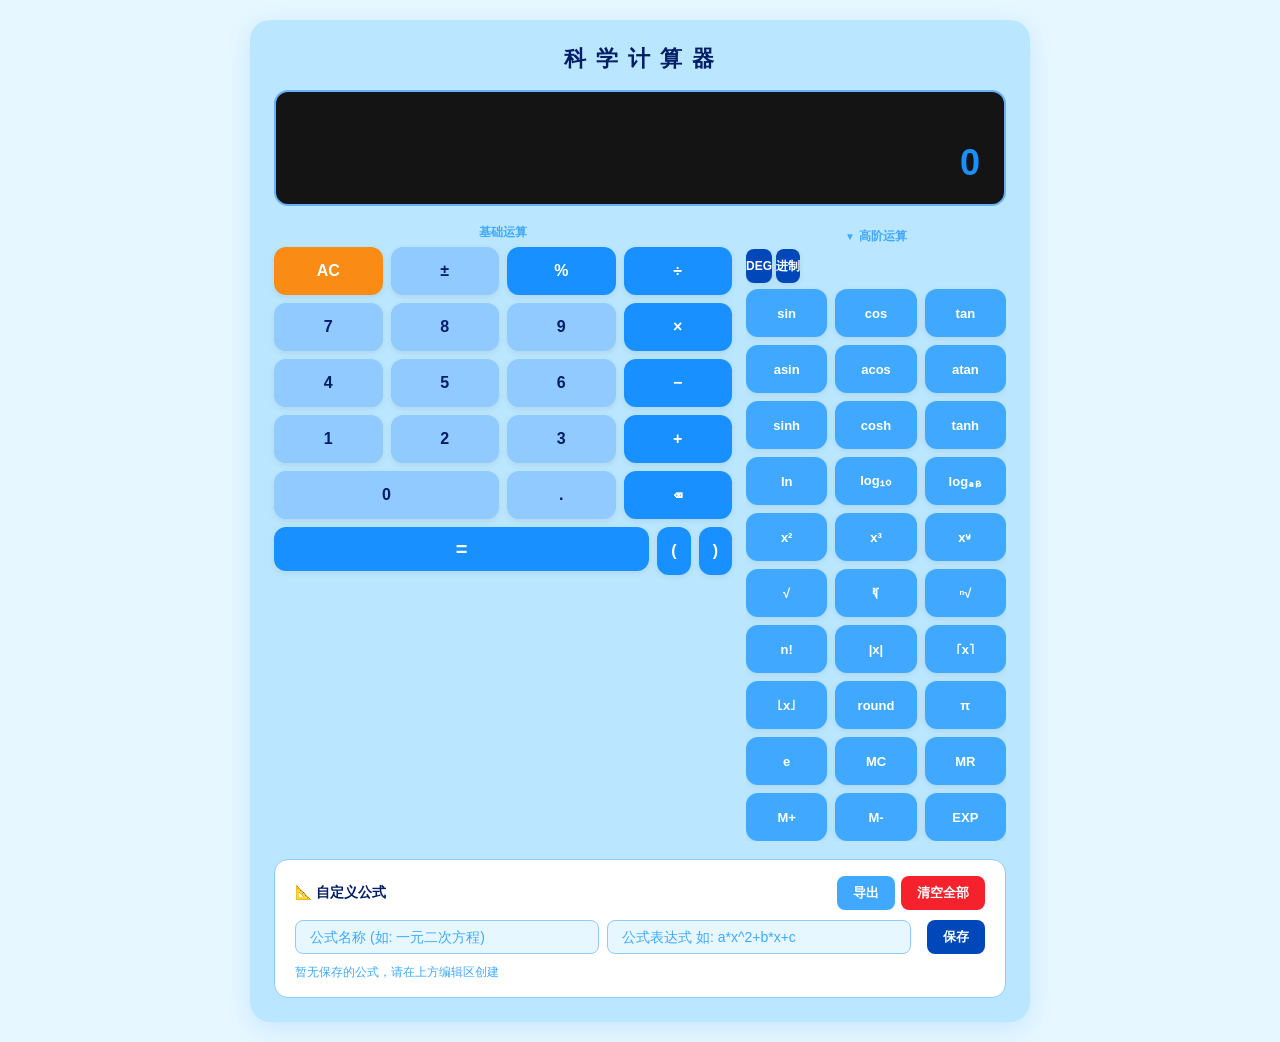
==== calculator.html @ 4d5906a1 "feat: add scientific calculator HTML" ====
<!DOCTYPE html>
<html lang="zh-CN">
<head>
<meta charset="UTF-8">
<meta name="viewport" content="width=device-width, initial-scale=1.0">
<title>科学计算器</title>
<style>
/* ==================== 全局重置与基础样式 ==================== */
* { margin: 0; padding: 0; box-sizing: border-box; }
body {
  font-family: -apple-system, BlinkMacSystemFont, "Segoe UI", Roboto, "Helvetica Neue", Arial, sans-serif;
  background: #E6F7FF; /* blue-1 全局背景 */
  display: flex; justify-content: center; align-items: center;
  min-height: 100vh; padding: 20px;
  color: #0047BA; /* blue-8 主文字 */
}

/* ==================== 计算器外框卡片 ==================== */
.calculator-wrapper {
  background: #BAE7FF; /* blue-2 */
  border-radius: 20px;
  padding: 24px;
  box-shadow: 0 6px 24px rgba(24,144,255,0.15);
  width: 100%; max-width: 780px;
}
.calc-title {
  text-align: center; font-size: 22px; font-weight: 700;
  color: #001D66; /* blue-10 */ margin-bottom: 16px; letter-spacing: 2px;
}

/* ==================== 计算显示屏 ==================== */
.display-container {
  background: #141414; border-radius: 14px; padding: 20px 24px;
  margin-bottom: 18px; border: 2px solid #69b1ff; /* blue-5 描边 */
  min-height: 100px; display: flex; flex-direction: column; justify-content: flex-end;
}
.display-history {
  font-size: 15px; color: #91CAFF; /* blue-4 */ text-align: right;
  min-height: 22px; overflow-x: auto; white-space: nowrap;
  scrollbar-width: none;
}
.display-history::-webkit-scrollbar { display: none; }
.display-result {
  font-size: 36px; font-weight: 700; color: #1890FF; /* 主色 */
  text-align: right; overflow-x: auto; white-space: nowrap;
  scrollbar-width: none; margin-top: 8px;
}
.display-result::-webkit-scrollbar { display: none; }

/* ==================== 按键网格 ==================== */
.buttons-area { display: flex; gap: 14px; }
.btn-section-basic { flex: 1; }
.btn-section-sci { width: 260px; }
.section-label {
  font-size: 12px; color: #40A9FF; /* blue-6 */ margin-bottom: 6px;
  text-align: center; font-weight: 600;
}
.btn-grid {
  display: grid; gap: 8px;
}
.btn-grid-basic {
  grid-template-columns: repeat(4, 1fr);
}
.btn-grid-sci {
  grid-template-columns: repeat(3, 1fr);
}
.btn {
  border: none; border-radius: 12px; font-size: 16px; font-weight: 600;
  cursor: pointer; transition: all 0.2s ease; outline: none;
  user-select: none; -webkit-user-select: none;
  height: 48px; display: flex; align-items: center; justify-content: center;
  box-shadow: 0 2px 6px rgba(0,0,0,0.08);
}
.btn:hover { transform: translateY(-1px); box-shadow: 0 4px 12px rgba(0,0,0,0.12); }
.btn:active { transform: translateY(1px); box-shadow: 0 1px 3px rgba(0,0,0,0.15); }

/* 数字按键 */
.btn-num {
  background: #91CAFF; /* blue-3 */ color: #001D66; /* blue-10 */
}
.btn-num:hover { background: #69b1ff; /* blue-5 */ }
.btn-num:active { background: #1890ff; /* blue-7 实际是蓝7 */ }

/* 基础四则运算 */
.btn-op {
  background: #1890FF; color: #fff;
}
.btn-op:hover { background: #0047BA; /* blue-8 */ }
.btn-op:active { background: #00358E; /* blue-9 */ }
.btn-equals {
  background: #1890FF; color: #fff; font-size: 20px; height: 48px;
}
.btn-equals:hover { background: #0047BA; }
.btn-equals:active { background: #00358E; }

/* AC 清空键 - 橙色区分 */
.btn-ac {
  background: #fa8c16; color: #fff;
}
.btn-ac:hover { background: #fa6d1b; }
.btn-ac:active { background: #fa4e27; }

/* 科学运算按键 */
.btn-sci {
  background: #40A9FF; /* blue-6 */ color: #fff; font-size: 13px;
}
.btn-sci:hover { background: #2f9ce0; /* blue-7 */ }
.btn-sci:active { background: #1890ff; /* blue-8 */ }

/* 正负切换 */
.btn-toggle {
  background: #91CAFF; color: #001D66;
}
.btn-toggle:hover { background: #69b1ff; }
.btn-toggle:active { background: #1890ff; }

/* 进制标签 */
.btn-mode {
  background: #0047BA; color: #fff; font-size: 12px; height: 34px; border-radius: 8px;
}
.btn-mode.active { background: #1890FF; }

/* ==================== 底部公式面板 ==================== */
.formula-panel {
  margin-top: 18px; background: #fff; border-radius: 14px;
  padding: 16px 20px; border: 1px solid #91CAFF; /* blue-4 */
}
.formula-header {
  display: flex; justify-content: space-between; align-items: center;
  margin-bottom: 10px;
}
.formula-header-title {
  font-size: 14px; font-weight: 700; color: #001D66;
}
.formula-edit-row {
  display: flex; gap: 8px; margin-bottom: 10px; align-items: center;
}
.formula-input {
  flex: 1; padding: 8px 14px; border-radius: 8px; border: 1px solid #91CAFF;
  background: #E6F7FF; /* blue-1 */ font-size: 14px; outline: none;
  color: #0047BA; transition: border-color 0.2s;
}
.formula-input:focus { border-color: #1890FF; }
.formula-input.error { border-color: #f5222d; }
.formula-input::placeholder { color: #40A9FF; }
.formula-btn {
  padding: 8px 16px; border-radius: 8px; border: none; font-size: 13px;
  font-weight: 600; cursor: pointer; transition: all 0.2s; color: #fff;
  white-space: nowrap;
}
.formula-btn-save { background: #0047BA; }
.formula-btn-save:hover { background: #00358e; }
.formula-btn-clear { background: #f5222d; }
.formula-btn-clear:hover { background: #cf1322; }
.formula-btn-export { background: #40A9FF; }
.formula-btn-export:hover { background: #1890FF; }
.formula-btn-del { background: #ff4d4f; padding: 3px 8px; font-size: 11px; border-radius: 6px; }
.formula-btn-del:hover { background: #cf1322; }
.formula-error {
  font-size: 12px; color: #f5222d; min-height: 18px; margin-bottom: 6px;
}
.formula-list {
  display: flex; flex-wrap: wrap; gap: 6px;
}
.formula-tag {
  background: #E6F7FF; /* blue-2 */ border: 1px solid #91CAFF;
  border-radius: 8px; padding: 5px 12px; font-size: 13px;
  color: #0047BA; cursor: pointer; transition: all 0.2s;
  display: flex; align-items: center; gap: 6px;
}
.formula-tag:hover { background: #BAE7FF; }
.formula-tag-name { font-weight: 600; }

/* ==================== 弹窗 ==================== */
.modal-overlay {
  position: fixed; top: 0; left: 0; right: 0; bottom: 0;
  background: rgba(0,0,0,0.4); display: flex; align-items: center;
  justify-content: center; z-index: 1000;
}
.modal-overlay.hidden { display: none; }
.modal-box {
  background: #fff; border-radius: 16px; padding: 28px 32px;
  min-width: 340px; max-width: 90vw; box-shadow: 0 8px 32px rgba(0,0,0,0.2);
}
.modal-title {
  font-size: 17px; font-weight: 700; color: #001D66; margin-bottom: 16px;
}
.modal-body { margin-bottom: 20px; }
.modal-body label {
  display: block; font-size: 13px; color: #0047BA; margin-bottom: 4px;
  margin-top: 10px; font-weight: 600;
}
.modal-body input {
  width: 100%; padding: 8px 12px; border-radius: 8px;
  border: 1px solid #91CAFF; background: #E6F7FF;
  font-size: 14px; outline: none; color: #0047BA;
}
.modal-body input:focus { border-color: #1890FF; }
.modal-actions { display: flex; gap: 10px; justify-content: flex-end; }
.modal-btn {
  padding: 8px 22px; border-radius: 8px; border: none;
  font-size: 14px; font-weight: 600; cursor: pointer; transition: all 0.2s;
}
.modal-btn-confirm { background: #1890FF; color: #fff; }
.modal-btn-confirm:hover { background: #0047BA; }
.modal-btn-cancel { background: #91CAFF; color: #001D66; }
.modal-btn-cancel:hover { background: #69b1ff; }

/* ==================== 折叠开关 ==================== */
.sci-collapse-toggle {
  display: flex; align-items: center; justify-content: center; gap: 4px;
  width: 100%; cursor: pointer; border: none; background: transparent;
  color: #40A9FF; font-size: 12px; font-weight: 600; padding: 4px 0;
  transition: color 0.2s;
}
.sci-collapse-toggle:hover { color: #1890FF; }
.sci-collapse-toggle .arrow {
  display: inline-block; transition: transform 0.3s ease;
  font-size: 10px;
}
.sci-collapse-toggle .arrow.collapsed { transform: rotate(-90deg); }
.sci-collapsible {
  overflow: hidden; transition: max-height 0.35s ease, opacity 0.25s ease;
}
.sci-collapsible.collapsed {
  max-height: 0 !important;
  opacity: 0;
  pointer-events: none;
}

/* ==================== 进制转换面板 ==================== */
.base-panel {
  margin-top: 10px; background: #E6F7FF; border-radius: 10px;
  padding: 10px 14px; display: none;
}
.base-panel.show { display: block; }
.base-row {
  display: flex; align-items: center; gap: 8px; margin-bottom: 4px;
  font-size: 12px; color: #0047BA;
}
.base-row:last-child { margin-bottom: 0; }
.base-label { min-width: 56px; font-weight: 600; }
.base-value {
  flex: 1; background: #fff; border-radius: 6px; padding: 4px 8px;
  font-family: "Courier New", monospace; font-size: 12px; color: #1890FF;
  border: 1px solid #91CAFF; overflow-x: auto; white-space: nowrap;
}

/* ==================== 响应式 ==================== */
@media (max-width: 700px) {
  .buttons-area { flex-direction: column; }
  .btn-section-sci { width: 100%; }
  .btn-grid-sci { grid-template-columns: repeat(5, 1fr); }
  .btn { height: 42px; font-size: 14px; }
  .btn-sci { font-size: 11px; }
}
</style>
</head>
<body>

<div class="calculator-wrapper">
  <!-- 标题 -->
  <div class="calc-title">科 学 计 算 器</div>

  <!-- 显示屏 -->
  <div class="display-container">
    <div class="display-history" id="displayHistory"></div>
    <div class="display-result" id="displayResult">0</div>
  </div>

  <!-- 按键区域 -->
  <div class="buttons-area">
    <!-- 左侧基础按键 -->
    <div class="btn-section-basic">
      <div class="section-label">基础运算</div>
      <div class="btn-grid btn-grid-basic">
        <button class="btn btn-ac" onclick="clearAll()">AC</button>
        <button class="btn btn-toggle" onclick="toggleSign()">±</button>
        <button class="btn btn-op" onclick="inputOp('%')">%</button>
        <button class="btn btn-op" onclick="inputOp('÷')">÷</button>

        <button class="btn btn-num" onclick="inputNum('7')">7</button>
        <button class="btn btn-num" onclick="inputNum('8')">8</button>
        <button class="btn btn-num" onclick="inputNum('9')">9</button>
        <button class="btn btn-op" onclick="inputOp('×')">×</button>

        <button class="btn btn-num" onclick="inputNum('4')">4</button>
        <button class="btn btn-num" onclick="inputNum('5')">5</button>
        <button class="btn btn-num" onclick="inputNum('6')">6</button>
        <button class="btn btn-op" onclick="inputOp('-')">−</button>

        <button class="btn btn-num" onclick="inputNum('1')">1</button>
        <button class="btn btn-num" onclick="inputNum('2')">2</button>
        <button class="btn btn-num" onclick="inputNum('3')">3</button>
        <button class="btn btn-op" onclick="inputOp('+')">+</button>

        <button class="btn btn-num" onclick="inputNum('0')" style="grid-column: span 2;">0</button>
        <button class="btn btn-num" onclick="inputDot()">.</button>
        <button class="btn btn-op" onclick="backspace()">⌫</button>
      </div>
      <div style="margin-top:8px;display:flex;gap:8px;">
        <button class="btn btn-op btn-equals" onclick="calculate()" style="flex:1;height:44px;font-size:20px;">=</button>
        <button class="btn btn-op" onclick="inputParen('(')" style="width:auto;padding:0 14px;">(</button>
        <button class="btn btn-op" onclick="inputParen(')')" style="width:auto;padding:0 14px;">)</button>
      </div>
    </div>

    <!-- 右侧科学运算按键 -->
    <div class="btn-section-sci">
      <button class="sci-collapse-toggle" onclick="toggleSciPanel()" id="sciToggleBtn">
        <span class="arrow" id="sciArrow">▼</span> 高阶运算
      </button>
      <div class="sci-collapsible" id="sciPanel" style="max-height:600px;">
        <div style="display:flex;gap:4px;margin-bottom:6px;">
          <button class="btn btn-mode" id="degRadBtn" onclick="toggleDegRad()">DEG</button>
          <button class="btn btn-mode" id="baseToggleBtn" onclick="toggleBasePanel()">进制</button>
        </div>
        <div class="btn-grid btn-grid-sci">
          <button class="btn btn-sci" onclick="sciFunc('sin')">sin</button>
          <button class="btn btn-sci" onclick="sciFunc('cos')">cos</button>
          <button class="btn btn-sci" onclick="sciFunc('tan')">tan</button>

          <button class="btn btn-sci" onclick="sciFunc('asin')">asin</button>
          <button class="btn btn-sci" onclick="sciFunc('acos')">acos</button>
          <button class="btn btn-sci" onclick="sciFunc('atan')">atan</button>

          <button class="btn btn-sci" onclick="sciFunc('sinh')">sinh</button>
          <button class="btn btn-sci" onclick="sciFunc('cosh')">cosh</button>
          <button class="btn btn-sci" onclick="sciFunc('tanh')">tanh</button>

          <button class="btn btn-sci" onclick="sciFunc('ln')">ln</button>
          <button class="btn btn-sci" onclick="sciFunc('log10')">log₁₀</button>
          <button class="btn btn-sci" onclick="sciFunc('log')">logₐᵦ</button>

          <button class="btn btn-sci" onclick="sciFunc('sq')">x²</button>
          <button class="btn btn-sci" onclick="sciFunc('cube')">x³</button>
          <button class="btn btn-sci" onclick="sciFunc('pow')">xʸ</button>

          <button class="btn btn-sci" onclick="sciFunc('sqrt')">√</button>
          <button class="btn btn-sci" onclick="sciFunc('cbrt')">∛</button>
          <button class="btn btn-sci" onclick="sciFunc('nthroot')">ⁿ√</button>

          <button class="btn btn-sci" onclick="sciFunc('fact')">n!</button>
          <button class="btn btn-sci" onclick="sciFunc('abs')">|x|</button>
          <button class="btn btn-sci" onclick="sciFunc('ceil')">⌈x⌉</button>

          <button class="btn btn-sci" onclick="sciFunc('floor')">⌊x⌋</button>
          <button class="btn btn-sci" onclick="sciFunc('round')">round</button>
          <button class="btn btn-sci" onclick="sciFunc('pi')">π</button>

          <button class="btn btn-sci" onclick="sciFunc('e')">e</button>
          <button class="btn btn-sci" onclick="memoryFunc('mc')">MC</button>
          <button class="btn btn-sci" onclick="memoryFunc('mr')">MR</button>

          <button class="btn btn-sci" onclick="memoryFunc('m+')">M+</button>
          <button class="btn btn-sci" onclick="memoryFunc('m-')">M-</button>
          <button class="btn btn-sci" onclick="sciFunc('exp')">EXP</button>
        </div>
      </div>

      <!-- 进制转换面板 -->
      <div class="base-panel" id="basePanel">
        <div class="base-row"><span class="base-label">十进制:</span><span class="base-value" id="baseDec">0</span></div>
        <div class="base-row"><span class="base-label">二进制:</span><span class="base-value" id="baseBin">0</span></div>
        <div class="base-row"><span class="base-label">八进制:</span><span class="base-value" id="baseOct">0</span></div>
        <div class="base-row"><span class="base-label">十六进制:</span><span class="base-value" id="baseHex">0</span></div>
      </div>
    </div>
  </div>

  <!-- 底部自定义公式面板 -->
  <div class="formula-panel">
    <div class="formula-header">
      <span class="formula-header-title">📐 自定义公式</span>
      <div style="display:flex;gap:6px;">
        <button class="formula-btn formula-btn-export" onclick="exportFormulas()">导出</button>
        <button class="formula-btn formula-btn-clear" onclick="clearAllFormulas()">清空全部</button>
      </div>
    </div>
    <div class="formula-edit-row">
      <input class="formula-input" id="formulaNameInput" placeholder="公式名称 (如: 一元二次方程)" style="width:160px;">
      <input class="formula-input" id="formulaExprInput" placeholder="公式表达式 如: a*x^2+b*x+c" oninput="validateFormulaInput()">
      <span class="formula-error" id="formulaError"></span>
      <button class="formula-btn formula-btn-save" onclick="saveFormula()">保存</button>
    </div>
    <div class="formula-list" id="formulaList"></div>
  </div>
</div>

<!-- 变量输入弹窗 -->
<div class="modal-overlay hidden" id="varModal">
  <div class="modal-box">
    <div class="modal-title" id="varModalTitle">输入变量</div>
    <div class="modal-body" id="varModalBody"></div>
    <div class="modal-actions">
      <button class="modal-btn modal-btn-cancel" onclick="closeVarModal()">取消</button>
      <button class="modal-btn modal-btn-confirm" onclick="confirmVarModal()">确认</button>
    </div>
  </div>
</div>

<!-- 通用弹窗 -->
<div class="modal-overlay hidden" id="simpleModal">
  <div class="modal-box">
    <div class="modal-title" id="simpleModalTitle"></div>
    <div class="modal-body" id="simpleModalBody"></div>
    <div class="modal-actions">
      <button class="modal-btn modal-btn-confirm" onclick="closeSimpleModal()">确定</button>
    </div>
  </div>
</div>

<script>
/* ================================================================
   全局状态
   ================================================================ */
let expression = '';       // 当前输入的表达式（内部用标准符号: + - * / ^ %）
let displayExpr = '';      // 显示屏上显示的表达式（用 × ÷ − 等符号）
let lastResult = '';       // 上一次计算结果（字符串）
let isDegree = true;       // 角度制(true) / 弧度制(false)
let memory = 0;            // 内存值
let formulas = [];         // 自定义公式数组
let currentVarModal = null; // 当前变量弹窗信息
let sciCollapsed = false;  // 科学面板折叠状态

/* ================================================================
   初始化
   ================================================================ */
(function init() {
  try {
    const saved = localStorage.getItem('sci_calc_formulas');
    if (saved) formulas = JSON.parse(saved);
  } catch(e) { formulas = []; }
  renderFormulaList();
  document.addEventListener('keydown', handleKeyboard);
  updateDisplay();
})();

/* ================================================================
   科学面板折叠
   ================================================================ */
function toggleSciPanel() {
  sciCollapsed = !sciCollapsed;
  const panel = document.getElementById('sciPanel');
  const arrow = document.getElementById('sciArrow');
  if (sciCollapsed) {
    panel.style.maxHeight = '0px';
    panel.style.opacity = '0';
    panel.style.pointerEvents = 'none';
    arrow.classList.add('collapsed');
  } else {
    panel.style.maxHeight = '600px';
    panel.style.opacity = '1';
    panel.style.pointerEvents = 'auto';
    arrow.classList.remove('collapsed');
  }
}

/* ================================================================
   显示屏更新
   ================================================================ */
function updateDisplay() {
  document.getElementById('displayHistory').textContent = displayExpr;
  const resultEl = document.getElementById('displayResult');
  if (expression === '' && lastResult === '') {
    resultEl.textContent = '0';
  } else if (lastResult !== '') {
    resultEl.textContent = lastResult;
  } else {
    resultEl.textContent = displayExpr || '0';
  }
  resultEl.scrollLeft = resultEl.scrollWidth;
  document.getElementById('displayHistory').scrollLeft =
    document.getElementById('displayHistory').scrollWidth;
}

function refreshDisplay() {
  updateDisplay();
  updateBasePanel();
}

/* ================================================================
   数字输入
   ================================================================ */
function inputNum(n) {
  expression += n;
  displayExpr += n;
  lastResult = '';
  refreshDisplay();
}

function inputDot() {
  const parts = expression.split(/[\+\-\*\/\%\(\)\^]/);
  const lastPart = parts[parts.length - 1];
  if (lastPart.includes('.')) return;
  if (expression === '' || /[+\-*/%^()]$/.test(expression.trim())) {
    expression += '0.';
    displayExpr += '.';
  } else {
    expression += '.';
    displayExpr += '.';
  }
  lastResult = '';
  refreshDisplay();
}

/* ================================================================
   运算符输入
   ================================================================ */
function inputOp(op) {
  if (lastResult !== '') {
    expression = lastResult;
    displayExpr = lastResult;
    lastResult = '';
  }
  // 如果表达式末尾已有运算符，替换它
  const trimmedEnd = expression.trimEnd();
  if (trimmedEnd.length > 0 && /[+\-*/%^()]$/.test(trimmedEnd)) {
    expression = trimmedEnd.slice(0, -1) + ' ' + op + ' ';
  } else {
    expression += ' ' + op + ' ';
  }
  // displayExpr 同步
  const dOp = op === '-' ? '−' : op;
  const dTrimmed = displayExpr.trimEnd();
  if (dTrimmed.length > 0 && /[\+−\-*/×÷%^()]$/.test(dTrimmed)) {
    displayExpr = dTrimmed.slice(0, -1) + ' ' + dOp + ' ';
  } else {
    displayExpr += dOp + ' ';
  }
  refreshDisplay();
}

/* ================================================================
   括号输入
   ================================================================ */
function inputParen(p) {
  if (lastResult !== '') {
    expression = p === '(' ? lastResult : '';
    displayExpr = p === '(' ? lastResult : '';
    lastResult = '';
  }
  expression += p;
  displayExpr += p;
  refreshDisplay();
}

/* ================================================================
   退格 & 清空
   ================================================================ */
function backspace() {
  if (lastResult !== '') {
    expression = '';
    displayExpr = '';
    lastResult = '';
    refreshDisplay();
    return;
  }
  if (expression.length === 0) return;
  // 去掉 expression 最后一个非空格字符
  const trimmed = expression.trimEnd();
  if (trimmed.length === 0) {
    expression = '';
    displayExpr = '';
  } else {
    expression = trimmed.slice(0, -1).trimStart();
    // displayExpr 同步去掉最后一个非空格字符
    const dTrimmed = displayExpr.trimEnd();
    displayExpr = dTrimmed.slice(0, -1).trimStart();
    if (displayExpr === '' && dTrimmed.length > 0) displayExpr = '';
  }
  refreshDisplay();
}

function clearAll() {
  expression = '';
  displayExpr = '';
  lastResult = '';
  refreshDisplay();
}

/* ================================================================
   正负切换
   ================================================================ */
function toggleSign() {
  let val;
  if (lastResult !== '') {
    val = parseFloat(lastResult);
  } else if (expression) {
    try { val = evaluateExpression(expression); } catch(e) { return; }
  } else {
    return;
  }
  val = -val;
  lastResult = formatNumber(val);
  expression = lastResult;
  displayExpr = lastResult;
  refreshDisplay();
}

/* ================================================================
   科学函数
   ================================================================ */
function sciFunc(func) {
  let operand;
  if (lastResult !== '') {
    operand = parseFloat(lastResult);
  } else if (expression) {
    try { operand = evaluateExpression(expression); } catch(e) { return; }
  } else {
    if (func === 'pi') {
      lastResult = String(Math.PI);
      displayExpr = 'π';
      expression = lastResult;
      refreshDisplay();
      return;
    }
    if (func === 'e') {
      lastResult = String(Math.E);
      displayExpr = 'e';
      expression = lastResult;
      refreshDisplay();
      return;
    }
    return;
  }

  let result;
  let dispLabel = '';

  switch(func) {
    case 'sin':
      result = Math.sin(toRadians(operand, isDegree));
      dispLabel = `sin(${operand})`;
      break;
    case 'cos':
      result = Math.cos(toRadians(operand, isDegree));
      dispLabel = `cos(${operand})`;
      break;
    case 'tan':
      result = Math.tan(toRadians(operand, isDegree));
      dispLabel = `tan(${operand})`;
      break;
    case 'asin':
      result = Math.asin(operand) / (isDegree ? Math.PI / 180 : 1);
      dispLabel = `asin(${operand})`;
      break;
    case 'acos':
      result = Math.acos(operand) / (isDegree ? Math.PI / 180 : 1);
      dispLabel = `acos(${operand})`;
      break;
    case 'atan':
      result = Math.atan(operand) / (isDegree ? Math.PI / 180 : 1);
      dispLabel = `atan(${operand})`;
      break;
    case 'sinh':
      result = Math.sinh(operand);
      dispLabel = `sinh(${operand})`;
      break;
    case 'cosh':
      result = Math.cosh(operand);
      dispLabel = `cosh(${operand})`;
      break;
    case 'tanh':
      result = Math.tanh(operand);
      dispLabel = `tanh(${operand})`;
      break;
    case 'ln':
      result = Math.log(operand);
      dispLabel = `ln(${operand})`;
      break;
    case 'log10':
      result = Math.log10(operand);
      dispLabel = `log(${operand})`;
      break;
    case 'log':
      showModalInput('自定义底数对数', '请输入底数 a:', (aStr) => {
        const a = parseFloat(aStr);
        if (a <= 0 || a === 1) { showError('底数必须大于0且不等于1'); return; }
        const b = operand;
        if (b <= 0) { showError('真数必须大于0'); return; }
        const r = Math.log(b) / Math.log(a);
        lastResult = formatNumber(r);
        displayExpr = `log_${a}(${b}) = ${lastResult}`;
        expression = lastResult;
        refreshDisplay();
      });
      return;
    case 'sq':
      result = operand * operand;
      dispLabel = `${operand}²`;
      break;
    case 'cube':
      result = operand * operand * operand;
      dispLabel = `${operand}³`;
      break;
    case 'pow':
      showModalInput('任意幂 x^y', '请输入指数 y:', (yStr) => {
        const y = parseFloat(yStr);
        const r = Math.pow(operand, y);
        lastResult = formatNumber(r);
        displayExpr = `${operand}^${y} = ${lastResult}`;
        expression = lastResult;
        refreshDisplay();
      });
      return;
    case 'sqrt':
      result = Math.sqrt(operand);
      dispLabel = `√(${operand})`;
      break;
    case 'cbrt':
      result = Math.cbrt(operand);
      dispLabel = `∛(${operand})`;
      break;
    case 'nthroot':
      showModalInput('n次开方', '请输入 n:', (nStr) => {
        const n = parseFloat(nStr);
        if (n === 0) { showError('n不能为0'); return; }
        const r = Math.pow(operand, 1/n);
        lastResult = formatNumber(r);
        displayExpr = `${n}√(${operand}) = ${lastResult}`;
        expression = lastResult;
        refreshDisplay();
      });
      return;
    case 'fact':
      result = factorial(operand);
      dispLabel = `${operand}!`;
      break;
    case 'abs':
      result = Math.abs(operand);
      dispLabel = `|${operand}|`;
      break;
    case 'ceil':
      result = Math.ceil(operand);
      dispLabel = `⌈${operand}⌉`;
      break;
    case 'floor':
      result = Math.floor(operand);
      dispLabel = `⌊${operand}⌋`;
      break;
    case 'round':
      result = Math.round(operand);
      dispLabel = `round(${operand})`;
      break;
    case 'exp':
      result = Math.exp(operand);
      dispLabel = `e^(${operand})`;
      break;
    default:
      return;
  }

  if (isNaN(result) || !isFinite(result)) {
    showError(`计算错误: ${dispLabel} 结果无效`);
    return;
  }

  lastResult = formatNumber(result);
  displayExpr = dispLabel + ' = ' + lastResult;
  expression = lastResult;
  refreshDisplay();
}

function toRadians(val, deg) {
  return deg ? val * Math.PI / 180 : val;
}

function factorial(n) {
  if (n < 0 || !Number.isInteger(n)) {
    return gamma(n + 1);
  }
  if (n > 170) return Infinity;
  let r = 1;
  for (let i = 2; i <= n; i++) r *= i;
  return r;
}

function gamma(z) {
  if (z < 0.5) return Math.PI / (Math.sin(Math.PI * z) * gamma(1 - z));
  z -= 1;
  const g = 7;
  const c = [0.99999999999980993,676.5203681218851,-1259.1392167224028,
    771.32342877765313,-176.61502916214059,12.507343278686905,
    -0.13857109526572012,9.9843695780195716e-6,1.5056327351493116e-7];
  let x = c[0];
  for (let i = 1; i < g + 2; i++) x += c[i] / (z + i);
  const t = z + g + 0.5;
  return Math.sqrt(2 * Math.PI) * Math.pow(t, z + 0.5) * Math.exp(-t) * x;
}

/* ================================================================
   角度/弧度切换
   ================================================================ */
function toggleDegRad() {
  isDegree = !isDegree;
  const btn = document.getElementById('degRadBtn');
  btn.textContent = isDegree ? 'DEG' : 'RAD';
  btn.classList.toggle('active', isDegree);
}

/* ================================================================
   进制转换面板
   ================================================================ */
function toggleBasePanel() {
  document.getElementById('basePanel').classList.toggle('show');
}

function updateBasePanel() {
  let num;
  if (lastResult !== '') {
    num = parseInt(lastResult) || 0;
  } else if (expression) {
    try { num = parseInt(evaluateExpression(expression)) || 0; } catch(e) { num = 0; }
  } else {
    num = 0;
  }
  document.getElementById('baseDec').textContent = num.toString(10);
  document.getElementById('baseBin').textContent = (num >>> 0).toString(2);
  document.getElementById('baseOct').textContent = (num >>> 0).toString(8);
  document.getElementById('baseHex').textContent = (num >>> 0).toString(16).toUpperCase();
}

/* ================================================================
   记忆功能
   ================================================================ */
function memoryFunc(fn) {
  let val;
  if (lastResult !== '') {
    val = parseFloat(lastResult);
  } else if (expression) {
    try { val = evaluateExpression(expression); } catch(e) { val = 0; }
  } else {
    val = 0;
  }
  switch(fn) {
    case 'mc': memory = 0; break;
    case 'mr':
      lastResult = formatNumber(memory);
      displayExpr = 'MR = ' + lastResult;
      expression = lastResult;
      refreshDisplay();
      return;
    case 'm+': memory += val; break;
    case 'm-': memory -= val; break;
  }
}

/* ================================================================
   表达式求值引擎
   ================================================================ */
function evaluateExpression(expr) {
  if (!expr || expr.trim() === '') return null;
  // 标准化符号
  let cleaned = expr.replace(/−/g, '-').replace(/×/g, '*').replace(/÷/g, '/');
  cleaned = cleaned.replace(/\s+/g, ' ').trim();
  // 检查括号匹配
  let openCount = 0;
  for (const ch of cleaned) {
    if (ch === '(') openCount++;
    if (ch === ')') openCount--;
    if (openCount < 0) throw new Error('括号不匹配');
  }
  if (openCount > 0) throw new Error('括号未闭合');

  const tokens = tokenize(cleaned);
  const result = parseExpression(tokens, { pos: 0 });
  if (result === null || result === undefined || !isFinite(result)) {
    throw new Error('计算结果为空或无穷大');
  }
  return result;
}

function tokenize(str) {
  const tokens = [];
  let i = 0;
  while (i < str.length) {
    if (str[i] === ' ') { i++; continue; }
    if (/[0-9.]/.test(str[i])) {
      let num = '';
      while (i < str.length && /[0-9.eE]/.test(str[i])) {
        num += str[i++];
      }
      tokens.push({ type: 'number', value: parseFloat(num) });
      continue;
    }
    if ('+-*/%^()'.includes(str[i])) {
      if (str[i] === '-') {
        const prev = tokens[tokens.length - 1];
        if (!prev || prev.type === 'op' || prev.value === '(') {
          i++;
          let num = '-';
          while (i < str.length && /[0-9.]/.test(str[i])) num += str[i++];
          if (num.length > 1) {
            tokens.push({ type: 'number', value: parseFloat(num) });
            continue;
          }
        }
      }
      tokens.push({ type: 'op', value: str[i++] });
      continue;
    }
    throw new Error('非法字符: ' + str[i]);
  }
  return tokens;
}

// 递归下降解析器
function parseExpression(tokens, ctx) {
  let left = parseTerm(tokens, ctx);
  while (ctx.pos < tokens.length && tokens[ctx.pos].type === 'op' &&
         (tokens[ctx.pos].value === '+' || tokens[ctx.pos].value === '-')) {
    const op = tokens[ctx.pos++].value;
    const right = parseTerm(tokens, ctx);
    left = op === '+' ? left + right : left - right;
  }
  return left;
}

function parseTerm(tokens, ctx) {
  let left = parsePow(tokens, ctx);
  while (ctx.pos < tokens.length && tokens[ctx.pos].type === 'op' &&
         (tokens[ctx.pos].value === '*' || tokens[ctx.pos].value === '/' || tokens[ctx.pos].value === '%')) {
    const op = tokens[ctx.pos++].value;
    const right = parsePow(tokens, ctx);
    if (op === '*') left *= right;
    else if (op === '/') {
      if (right === 0) throw new Error('除零错误');
      left /= right;
    } else {
      left %= right;
    }
  }
  return left;
}

function parsePow(tokens, ctx) {
  let base = parseAtom(tokens, ctx);
  while (ctx.pos < tokens.length && tokens[ctx.pos].type === 'op' && tokens[ctx.pos].value === '^') {
    ctx.pos++;
    const exp = parseAtom(tokens, ctx);
    base = Math.pow(base, exp);
  }
  return base;
}

function parseAtom(tokens, ctx) {
  if (ctx.pos >= tokens.length) return null;
  const tok = tokens[ctx.pos];
  if (tok.type === 'number') {
    ctx.pos++;
    return tok.value;
  }
  if (tok.value === '(') {
    ctx.pos++;
    const val = parseExpression(tokens, ctx);
    if (ctx.pos < tokens.length && tokens[ctx.pos].value === ')') ctx.pos++;
    return val;
  }
  if (tok.type === 'op' && tok.value === '-') {
    ctx.pos++;
    return -parseAtom(tokens, ctx);
  }
  if (tok.type === 'op' && tok.value === '+') {
    ctx.pos++;
    return parseAtom(tokens, ctx);
  }
  throw new Error('无法解析的令牌: ' + tok.value);
}

/* ================================================================
   等于计算
   ================================================================ */
function calculate() {
  if (!expression) return;
  try {
    const result = evaluateExpression(expression);
    if (result === null || result === undefined) {
      showError('计算结果为空');
      return;
    }
    lastResult = formatNumber(result);
    displayExpr = displayExpr + ' =';
    expression = lastResult;
    refreshDisplay();
  } catch(e) {
    showError(e.message || '表达式语法错误');
  }
}

function formatNumber(n) {
  if (typeof n === 'string') n = parseFloat(n);
  if (Number.isInteger(n) && Math.abs(n) < 1e15) return n.toString();
  if (Math.abs(n) < 1e-10 && n !== 0) return n.toExponential(6);
  if (Math.abs(n) >= 1e15) return n.toExponential(6);
  let s = parseFloat(n.toFixed(10)).toString();
  return s;
}

/* ================================================================
   错误提示
   ================================================================ */
function showError(msg) {
  document.getElementById('displayResult').style.color = '#f5222d';
  document.getElementById('displayResult').textContent = msg;
  setTimeout(() => {
    document.getElementById('displayResult').style.color = '#1890FF';
    refreshDisplay();
  }, 2500);
}

/* ================================================================
   键盘处理
   ================================================================ */
function handleKeyboard(e) {
  if (e.target.tagName === 'INPUT') return;
  const key = e.key;
  if (/^[0-9]$/.test(key)) { inputNum(key); e.preventDefault(); }
  else if (key === '.') { inputDot(); e.preventDefault(); }
  else if (key === '+') { inputOp('+'); e.preventDefault(); }
  else if (key === '-') { inputOp('-'); e.preventDefault(); }
  else if (key === '*') { inputOp('×'); e.preventDefault(); }
  else if (key === '/') { inputOp('÷'); e.preventDefault(); }
  else if (key === '%') { inputOp('%'); e.preventDefault(); }
  else if (key === '(' || key === ')') { inputParen(key); e.preventDefault(); }
  else if (key === 'Enter' || key === '=') { calculate(); e.preventDefault(); }
  else if (key === 'Backspace') { backspace(); e.preventDefault(); }
  else if (key === 'Escape' || key === 'Delete') { clearAll(); e.preventDefault(); }
}

/* ================================================================
   弹窗系统
   ================================================================ */
function showModalInput(title, question, onConfirm) {
  const body = `<div style="margin-bottom:10px;">${question}</div>
    <input id="simpleModalInput" type="number" placeholder="请输入数值"
      style="width:100%;padding:8px 12px;border-radius:8px;border:1px solid #91CAFF;background:#E6F7FF;font-size:14px;outline:none;color:#0047BA;">`;
  document.getElementById('simpleModalTitle').textContent = title;
  document.getElementById('simpleModalBody').innerHTML = body;
  document.getElementById('simpleModal').classList.remove('hidden');

  // 绑定确认按钮
  const confirmBtn = document.querySelector('#simpleModal .modal-btn-confirm');
  confirmBtn.onclick = function() {
    const input = document.getElementById('simpleModalInput');
    onConfirm(input ? input.value : '');
    closeSimpleModal();
  };

  // 回车确认
  setTimeout(() => {
    const input = document.getElementById('simpleModalInput');
    if (input) {
      input.focus();
      input.onkeydown = function(e) {
        if (e.key === 'Enter') {
          confirmBtn.click();
        }
      };
    }
  }, 50);
}

function closeSimpleModal() {
  document.getElementById('simpleModal').classList.add('hidden');
  // 清除 confirm 按钮的 onclick 避免重复绑定
  const confirmBtn = document.querySelector('#simpleModal .modal-btn-confirm');
  if (confirmBtn) confirmBtn.onclick = null;
}

/* ================================================================
   自定义公式管理
   ================================================================ */
function validateFormulaInput() {
  const name = document.getElementById('formulaNameInput').value.trim();
  const expr = document.getElementById('formulaExprInput').value.trim();
  const errEl = document.getElementById('formulaError');
  const inputEl = document.getElementById('formulaExprInput');

  if (!expr) {
    errEl.textContent = '';
    inputEl.classList.remove('error');
    return;
  }

  const vars = extractVariables(expr);
  let testExpr = expr;
  vars.forEach(v => { testExpr = testExpr.replace(new RegExp('\\b' + v + '\\b', 'g'), '1'); });
  testExpr = testExpr.replace(/\b(sin|cos|tan|asin|acos|atan|sinh|cosh|tanh|ln|log10|log|sqrt|cbrt|nthroot|abs|ceil|floor|round|pow|exp|pi|e)\b/g, '1');
  testExpr = testExpr.replace(/(\d+)!/g, '$1');

  try {
    evaluateExpression(testExpr);
    errEl.textContent = '';
    inputEl.classList.remove('error');
  } catch(e) {
    errEl.textContent = '语法错误: ' + e.message;
    inputEl.classList.add('error');
  }
}

function extractVariables(expr) {
  const reserved = ['sin','cos','tan','asin','acos','atan','sinh','cosh','tanh',
    'ln','log10','log','sqrt','cbrt','nthroot','abs','ceil','floor','round',
    'pow','exp','pi','e','x','y','z','n','a','b','c','d','f','m'];
  const matches = expr.match(/[a-zA-Z_][a-zA-Z0-9_]*/g) || [];
  const vars = [...new Set(matches)];
  return vars.filter(v => !reserved.includes(v.toLowerCase()));
}

function saveFormula() {
  const nameInput = document.getElementById('formulaNameInput');
  const exprInput = document.getElementById('formulaExprInput');
  const errEl = document.getElementById('formulaError');

  const name = nameInput.value.trim();
  const expr = exprInput.value.trim();

  if (!name) { errEl.textContent = '请输入公式名称'; nameInput.focus(); return; }
  if (!expr) { errEl.textContent = '请输入公式表达式'; exprInput.focus(); return; }
  if (formulas.some(f => f.name === name)) {
    errEl.textContent = '公式名称已存在'; return;
  }

  validateFormulaInput();
  if (exprInput.classList.contains('error')) return;

  const vars = extractVariables(expr);
  formulas.push({ name, expr, vars });
  saveFormulasToStorage();
  renderFormulaList();

  nameInput.value = '';
  exprInput.value = '';
  errEl.textContent = '';
}

function deleteFormula(index) {
  formulas.splice(index, 1);
  saveFormulasToStorage();
  renderFormulaList();
}

function callFormula(index) {
  const f = formulas[index];
  if (!f || f.vars.length === 0) {
    try {
      let testExpr = f.expr;
      testExpr = testExpr.replace(/\b(sin|cos|tan|asin|acos|atan|sinh|cosh|tanh|ln|log10|log|sqrt|cbrt|nthroot|abs|ceil|floor|round|pow|exp|pi|e)\b/g, '1');
      const result = evaluateExpression(testExpr);
      lastResult = formatNumber(result);
      displayExpr = f.name + ' = ' + lastResult;
      expression = lastResult;
      refreshDisplay();
    } catch(e) { showError(e.message); }
    return;
  }

  currentVarModal = { formulaIndex: index, values: {} };
  const body = document.getElementById('varModalBody');
  document.getElementById('varModalTitle').textContent = '公式: ' + f.name;
  body.innerHTML = '';
  f.vars.forEach((v) => {
    const label = document.createElement('label');
    label.textContent = `变量 ${v}:`;
    body.appendChild(label);
    const input = document.createElement('input');
    input.type = 'number';
    input.id = 'var_' + v;
    input.placeholder = '请输入 ' + v + ' 的值';
    body.appendChild(input);
  });

  document.getElementById('varModal').classList.remove('hidden');
  const firstInput = body.querySelector('input');
  if (firstInput) firstInput.focus();
}

function closeVarModal() {
  document.getElementById('varModal').classList.add('hidden');
  currentVarModal = null;
}

function confirmVarModal() {
  if (!currentVarModal) return;
  const f = formulas[currentVarModal.formulaIndex];
  if (!f) { closeVarModal(); return; }

  for (const v of f.vars) {
    const el = document.getElementById('var_' + v);
    if (!el || !el.value) {
      showError('请填写所有变量');
      if (el) el.focus();
      return;
    }
    currentVarModal.values[v] = parseFloat(el.value);
  }

  try {
    let testExpr = f.expr;
    f.vars.forEach(v => {
      testExpr = testExpr.replace(new RegExp('\\b' + v + '\\b', 'g'), '(' + currentVarModal.values[v] + ')');
    });
    testExpr = testExpr.replace(/\b(sin|cos|tan|asin|acos|atan|sinh|cosh|tanh|ln|log10|log|sqrt|cbrt|nthroot|abs|ceil|floor|round|pow|exp)\b/g, '1');
    testExpr = testExpr.replace(/\bpi\b/g, String(Math.PI));
    testExpr = testExpr.replace(/\be\b/g, String(Math.E));
    testExpr = testExpr.replace(/\(([^)]+)\)!/g, (_, n) => factorial(parseFloat(n)).toString());

    const result = evaluateExpression(testExpr);
    lastResult = formatNumber(result);
    displayExpr = f.name + ' = ' + lastResult;
    expression = lastResult;
    refreshDisplay();
    closeVarModal();
  } catch(e) {
    showError(e.message || '公式计算错误');
  }
}

document.addEventListener('keydown', function(e) {
  if (e.key === 'Enter' && currentVarModal) {
    e.preventDefault();
    confirmVarModal();
  }
});

function renderFormulaList() {
  const container = document.getElementById('formulaList');
  if (formulas.length === 0) {
    container.innerHTML = '<span style="font-size:12px;color:#40A9FF;">暂无保存的公式，请在上方编辑区创建</span>';
    return;
  }
  container.innerHTML = formulas.map((f, i) =>
    `<span class="formula-tag" onclick="callFormula(${i})">
      <span class="formula-tag-name">${escapeHtml(f.name)}</span>
      <button class="formula-btn formula-btn-del" onclick="event.stopPropagation();deleteFormula(${i})">✕</button>
    </span>`
  ).join('');
}

function saveFormulasToStorage() {
  try { localStorage.setItem('sci_calc_formulas', JSON.stringify(formulas)); } catch(e) {}
}

function clearAllFormulas() {
  if (formulas.length === 0) return;
  if (confirm('确定要清空全部自定义公式吗？此操作不可撤销。')) {
    formulas = [];
    saveFormulasToStorage();
    renderFormulaList();
  }
}

function exportFormulas() {
  if (formulas.length === 0) { showError('没有可导出的公式'); return; }
  let text = '=== 科学计算器 - 自定义公式导出 ===\n\n';
  formulas.forEach((f, i) => {
    text += `${i+1}. ${f.name}\n   表达式: ${f.expr}\n   变量: ${f.vars.join(', ') || '无'}\n\n`;
  });
  if (navigator.clipboard) {
    navigator.clipboard.writeText(text).then(() => {
      showModalInput('导出成功', `已复制 ${formulas.length} 条公式到剪贴板。`, () => {});
      document.getElementById('simpleModalBody').innerHTML = `已复制 ${formulas.length} 条公式到剪贴板。`;
    });
  } else {
    showModalInput('公式内容', '<pre style="font-size:12px;white-space:pre-wrap;max-height:300px;overflow:auto;">' + escapeHtml(text) + '</pre>', () => {});
    document.getElementById('simpleModalBody').innerHTML = '<pre style="font-size:12px;white-space:pre-wrap;max-height:300px;overflow:auto;">' + escapeHtml(text) + '</pre>';
  }
}

/* ================================================================
   工具函数
   ================================================================ */
function escapeHtml(str) {
  const div = document.createElement('div');
  div.textContent = str;
  return div.innerHTML;
}
</script>
</body>
</html>
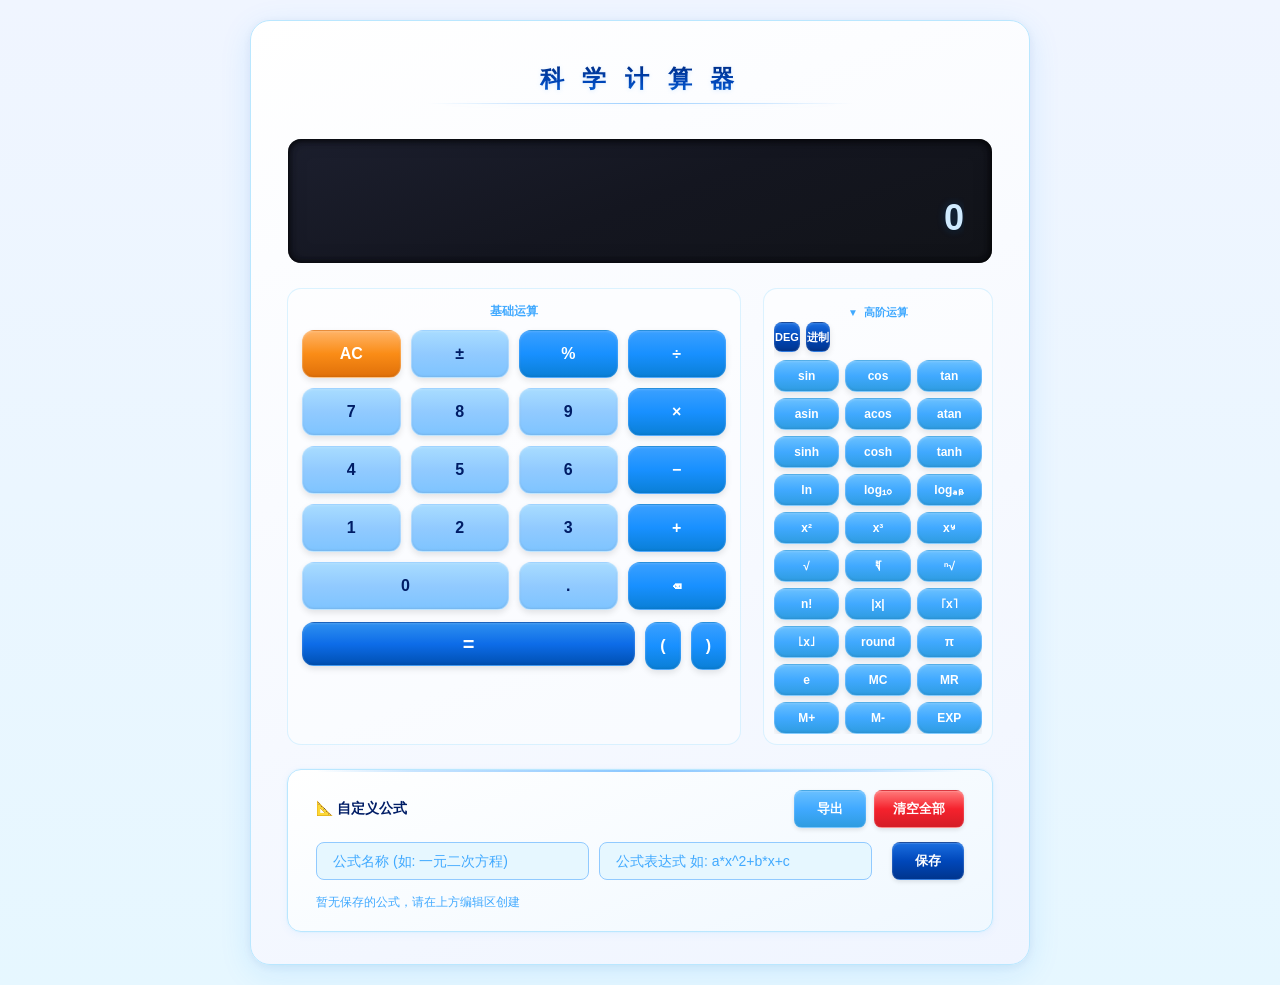
==== commit a12581bb: "Update calculator.html" ====
--- a/calculator.html
+++ b/calculator.html
@@ -9,7 +9,7 @@
 * { margin: 0; padding: 0; box-sizing: border-box; }
 body {
   font-family: -apple-system, BlinkMacSystemFont, "Segoe UI", Roboto, "Helvetica Neue", Arial, sans-serif;
-  background: #E6F7FF; /* blue-1 全局背景 */
+  background: linear-gradient(180deg, #F0F5FF 0%, #E6F7FF 100%); /* 浅灰蓝渐变背景层 */
   display: flex; justify-content: center; align-items: center;
   min-height: 100vh; padding: 20px;
   color: #0047BA; /* blue-8 主文字 */
@@ -17,126 +17,399 @@
 
 /* ==================== 计算器外框卡片 ==================== */
 .calculator-wrapper {
-  background: #BAE7FF; /* blue-2 */
+  background: linear-gradient(160deg, #FFFFFF 0%, #F0F5FF 100%); /* 外壳层：白→浅灰蓝 */
   border-radius: 20px;
-  padding: 24px;
-  box-shadow: 0 6px 24px rgba(24,144,255,0.15);
+  padding: 32px 36px;
+  box-shadow: 0 8px 32px rgba(24,144,255,0.12), 0 2px 8px rgba(0,29,102,0.06);
+  border: 1px solid #BAE7FF; /* blue-2 微描边 */
   width: 100%; max-width: 780px;
 }
+/* ==================== 页面标题 ==================== */
 .calc-title {
-  text-align: center; font-size: 22px; font-weight: 700;
-  color: #001D66; /* blue-10 */ margin-bottom: 16px; letter-spacing: 2px;
+  text-align: center;
+  font-size: 24px;
+  font-weight: 800;
+  letter-spacing: 6px;
+  margin-bottom: 26px;
+  padding: 10px 0 8px;
+  /* 蓝色渐变文字 */
+  background: linear-gradient(180deg, #001D66 0%, #0047BA 50%, #1890FF 100%);
+  -webkit-background-clip: text;
+  -webkit-text-fill-color: transparent;
+  background-clip: text;
+  /* 细微发光阴影 */
+  filter: drop-shadow(0 1px 2px rgba(24,144,255,0.15));
+  position: relative;
+}
+/* 标题下方装饰线 */
+.calc-title::after {
+  content: '';
+  display: block;
+  width: 60%;
+  margin: 8px auto 0;
+  height: 1px;
+  background: linear-gradient(90deg, transparent 0%, #91CAFF 20%, #1890FF 50%, #91CAFF 80%, transparent 100%);
+  opacity: 0.4;
+  border-radius: 1px;
 }
 
 /* ==================== 计算显示屏 ==================== */
 .display-container {
-  background: #141414; border-radius: 14px; padding: 20px 24px;
-  margin-bottom: 18px; border: 2px solid #69b1ff; /* blue-5 描边 */
+  background: linear-gradient(160deg, #1c1f2e 0%, #141620 50%, #111318 100%); /* 哑光深色面板 */
+  border-radius: 14px; padding: 24px 28px;
+  margin-bottom: 24px;
+  border: 1.5px solid transparent; /* 渐变边框占位 */
+  background-clip: padding-box; /* 让 border 渐变不被 padding-box 裁切 */
   min-height: 100px; display: flex; flex-direction: column; justify-content: flex-end;
+  /* 内凹立体效果：多层内阴影模拟凹陷深度 */
+  box-shadow:
+    inset 0 2px 6px rgba(0,0,0,0.5),     /* 顶部深凹 */
+    inset 0 -1px 4px rgba(0,0,0,0.3),     /* 底部微反光 */
+    inset 2px 0 6px rgba(0,0,0,0.25),     /* 左侧凹影 */
+    inset -2px 0 6px rgba(0,0,0,0.25),    /* 右侧凹影 */
+    inset 0 0 20px rgba(0,0,0,0.15);      /* 全局柔暗 */
+  /* 屏幕外发光 */
+  position: relative;
+}
+/* 渐变边框高光（伪元素实现） */
+.display-container::before {
+  content: '';
+  position: absolute;
+  inset: -1.5px;
+  border-radius: 15px;
+  background: linear-gradient(160deg, rgba(105,177,255,0.5) 0%, rgba(64,169,255,0.15) 40%, rgba(24,144,255,0.08) 60%, rgba(105,177,255,0.3) 100%);
+  z-index: -1;
+}
+/* 柔光外发光层 */
+.display-container::after {
+  content: '';
+  position: absolute;
+  inset: -4px;
+  border-radius: 18px;
+  background: transparent;
+  box-shadow: 0 0 18px rgba(24,144,255,0.08), 0 0 40px rgba(24,144,255,0.04);
+  z-index: -2;
+  pointer-events: none;
 }
 .display-history {
-  font-size: 15px; color: #91CAFF; /* blue-4 */ text-align: right;
+  font-size: 15px; color: rgba(145,202,255,0.65); /* 降低对比度作历史行 */
+  text-align: right;
   min-height: 22px; overflow-x: auto; white-space: nowrap;
   scrollbar-width: none;
 }
 .display-history::-webkit-scrollbar { display: none; }
 .display-result {
-  font-size: 36px; font-weight: 700; color: #1890FF; /* 主色 */
+  font-size: 36px; font-weight: 700; color: #d0ebff; /* 柔和亮蓝白 */
   text-align: right; overflow-x: auto; white-space: nowrap;
-  scrollbar-width: none; margin-top: 8px;
+  scrollbar-width: none; margin-top: 12px;
+  /* 数字柔和阴影 */
+  text-shadow: 0 0 8px rgba(24,144,255,0.25), 0 1px 2px rgba(0,0,0,0.4);
 }
 .display-result::-webkit-scrollbar { display: none; }
 
 /* ==================== 按键网格 ==================== */
-.buttons-area { display: flex; gap: 14px; }
-.btn-section-basic { flex: 1; }
-.btn-section-sci { width: 260px; }
+.buttons-area { display: flex; gap: 22px; }
+.btn-section-basic {
+  flex: 1;
+  background: rgba(255,255,255,0.45);
+  border-radius: 14px;
+  padding: 14px 14px 10px;
+  border: 1px solid rgba(186,231,255,0.5);
+}
+.btn-section-sci {
+  width: 230px;
+  background: rgba(255,255,255,0.45);
+  border-radius: 14px;
+  padding: 14px 10px 10px;
+  border: 1px solid rgba(186,231,255,0.5);
+}
 .section-label {
-  font-size: 12px; color: #40A9FF; /* blue-6 */ margin-bottom: 6px;
+  font-size: 12px; color: #40A9FF; /* blue-6 */ margin-bottom: 10px;
   text-align: center; font-weight: 600;
 }
 .btn-grid {
-  display: grid; gap: 8px;
+  display: grid; gap: 10px;
 }
 .btn-grid-basic {
   grid-template-columns: repeat(4, 1fr);
 }
 .btn-grid-sci {
   grid-template-columns: repeat(3, 1fr);
-}
+  gap: 6px;
+}
+/* ==================== 交互动效 ==================== */
+/* 按键通用过渡 */
 .btn {
   border: none; border-radius: 12px; font-size: 16px; font-weight: 600;
-  cursor: pointer; transition: all 0.2s ease; outline: none;
+  cursor: pointer; outline: none;
   user-select: none; -webkit-user-select: none;
   height: 48px; display: flex; align-items: center; justify-content: center;
-  box-shadow: 0 2px 6px rgba(0,0,0,0.08);
-}
-.btn:hover { transform: translateY(-1px); box-shadow: 0 4px 12px rgba(0,0,0,0.12); }
-.btn:active { transform: translateY(1px); box-shadow: 0 1px 3px rgba(0,0,0,0.15); }
-
-/* 数字按键 */
+  /* 塑料实体基底：外凸起 + 顶部高光 + 底部投影 */
+  box-shadow:
+    0 3px 6px rgba(0,0,0,0.10),
+    0 1px 2px rgba(255,255,255,0.15) inset,
+    0 -1px 2px rgba(0,0,0,0.08) inset;
+  transition: transform 0.18s ease, box-shadow 0.18s ease, background 0.18s ease, border-color 0.18s ease, filter 0.18s ease;
+}
+/* 重点功能键（AC、等号）反馈更强 */
+.btn-ac,
+.btn-equals {
+  transition: transform 0.15s ease, box-shadow 0.15s ease, background 0.15s ease, border-color 0.15s ease;
+}
+
+/* 数字按键 hover 亮度提升 */
+.btn-num:hover {
+  filter: brightness(1.08);
+}
+.btn-num:active {
+  transform: translateY(1px) scale(0.98);
+  box-shadow:
+    0 1px 2px rgba(0,0,0,0.12),
+    0 3px 6px rgba(0,0,0,0.15) inset,
+    0 1px 2px rgba(255,255,255,0.10) inset;
+}
+
+/* 运算符键 hover 亮度提升 */
+.btn-op:hover {
+  filter: brightness(1.12);
+}
+.btn-op:active {
+  transform: translateY(1px) scale(0.98);
+  box-shadow:
+    0 1px 2px rgba(0,0,0,0.12),
+    0 3px 6px rgba(0,0,0,0.18) inset;
+}
+
+/* AC 键 — 最强按压反馈 */
+.btn-ac:hover {
+  filter: brightness(1.15);
+}
+.btn-ac:active {
+  transform: translateY(1px) scale(0.97);
+  box-shadow:
+    0 1px 2px rgba(0,0,0,0.12),
+    0 4px 8px rgba(0,0,0,0.20) inset;
+}
+
+/* 等号键 — 强按压反馈 */
+.btn-equals:hover {
+  filter: brightness(1.15);
+}
+.btn-equals:active {
+  transform: translateY(1px) scale(0.97);
+  box-shadow:
+    0 1px 2px rgba(0,0,0,0.12),
+    0 4px 8px rgba(0,0,0,0.20) inset;
+}
+
+/* 科学键 hover 亮度提升 */
+.btn-sci:hover {
+  filter: brightness(1.10);
+}
+.btn-sci:active {
+  transform: translateY(1px) scale(0.98);
+  box-shadow:
+    0 1px 2px rgba(0,0,0,0.12),
+    0 3px 5px rgba(0,0,0,0.15) inset;
+}
+
+/* 正负切换键 */
+.btn-toggle:hover {
+  filter: brightness(1.08);
+}
+.btn-toggle:active {
+  transform: translateY(1px) scale(0.98);
+  box-shadow:
+    0 1px 2px rgba(0,0,0,0.12),
+    0 3px 6px rgba(0,0,0,0.15) inset;
+}
+
+/* 模式键 hover */
+.btn-mode:hover {
+  filter: brightness(1.12);
+}
+.btn-mode:active {
+  transform: translateY(1px) scale(0.98);
+  box-shadow:
+    0 1px 2px rgba(0,0,0,0.12),
+    0 3px 5px rgba(0,0,0,0.18) inset;
+}
+
+/* 公式面板按钮过渡 */
+.formula-btn {
+  transition: transform 0.18s ease, box-shadow 0.18s ease, background 0.18s ease, filter 0.18s ease;
+}
+.formula-btn:hover {
+  filter: brightness(1.12);
+  transform: translateY(-1px);
+}
+.formula-btn:active {
+  transform: translateY(1px) scale(0.97);
+  box-shadow: 0 1px 2px rgba(0,0,0,0.15) inset;
+}
+
+/* 公式标签 hover */
+.formula-tag {
+  transition: background 0.2s ease, transform 0.15s ease, box-shadow 0.15s ease;
+}
+.formula-tag:hover {
+  background: #BAE7FF;
+  transform: translateY(-1px);
+  box-shadow: 0 2px 6px rgba(24,144,255,0.12);
+}
+.formula-tag:active {
+  transform: translateY(0) scale(0.98);
+}
+
+/* 分区标签 hover */
+.section-label {
+  transition: color 0.2s ease;
+}
+.section-label:hover {
+  color: #1890FF;
+}
+
+/* 折叠开关 hover */
+.sci-collapse-toggle {
+  transition: color 0.2s ease, background 0.2s ease;
+}
+.sci-collapse-toggle:hover {
+  background: rgba(64,169,255,0.06);
+  border-radius: 6px;
+}
+
+/* 显示屏数字淡入动画 */
+@keyframes displayFadeIn {
+  0% { opacity: 0.3; transform: translateY(2px); }
+  100% { opacity: 1; transform: translateY(0); }
+}
+.display-animate {
+  animation: displayFadeIn 0.18s ease-out;
+}
+
+/* 弹窗淡入 */
+@keyframes modalFadeIn {
+  from { opacity: 0; transform: scale(0.96); }
+  to { opacity: 1; transform: scale(1); }
+}
+.modal-box {
+  animation: modalFadeIn 0.2s ease-out;
+}
+
+/* 公式面板顶部装饰线呼吸效果 */
+@keyframes borderGlow {
+  0%, 100% { opacity: 0.5; }
+  50% { opacity: 0.8; }
+}
+.formula-panel::before {
+  animation: borderGlow 4s ease-in-out infinite;
+}
+
+/* 数字按键 — 浅蓝渐变 + 细腻高光 */
 .btn-num {
-  background: #91CAFF; /* blue-3 */ color: #001D66; /* blue-10 */
-}
-.btn-num:hover { background: #69b1ff; /* blue-5 */ }
-.btn-num:active { background: #1890ff; /* blue-7 实际是蓝7 */ }
-
-/* 基础四则运算 */
+  background: linear-gradient(180deg, #a8dcff 0%, #91CAFF 50%, #7ec4ff 100%);
+  color: #001D66;
+  border: 1px solid rgba(255,255,255,0.25);
+}
+.btn-num:hover {
+  background: linear-gradient(180deg, #b8e4ff 0%, #a0d4ff 50%, #8ed0ff 100%);
+}
+
+/* 基础四则运算 — 深蓝渐变 + 强对比高光 */
 .btn-op {
-  background: #1890FF; color: #fff;
-}
-.btn-op:hover { background: #0047BA; /* blue-8 */ }
-.btn-op:active { background: #00358E; /* blue-9 */ }
+  background: linear-gradient(180deg, #3aa0ff 0%, #1890FF 50%, #0a7fd6 100%);
+  color: #fff;
+  border: 1px solid rgba(255,255,255,0.12);
+}
+.btn-op:hover {
+  background: linear-gradient(180deg, #5ab8ff 0%, #3aa0ff 50%, #1a8ae0 100%);
+}
+
+/* 等号键 — 与运算键同色系但更深 */
 .btn-equals {
-  background: #1890FF; color: #fff; font-size: 20px; height: 48px;
-}
-.btn-equals:hover { background: #0047BA; }
-.btn-equals:active { background: #00358E; }
-
-/* AC 清空键 - 橙色区分 */
+  background: linear-gradient(180deg, #2e90f0 0%, #0d6ce8 50%, #0050b3 100%);
+  color: #fff; font-size: 20px; height: 48px;
+  border: 1px solid rgba(255,255,255,0.10);
+}
+.btn-equals:hover {
+  background: linear-gradient(180deg, #4aa0ff 0%, #2e80f0 50%, #0a6cd8 100%);
+}
+
+/* AC 清空键 — 暖橙渐变 */
 .btn-ac {
-  background: #fa8c16; color: #fff;
-}
-.btn-ac:hover { background: #fa6d1b; }
-.btn-ac:active { background: #fa4e27; }
-
-/* 科学运算按键 */
+  background: linear-gradient(180deg, #ffb366 0%, #fa8c16 50%, #e0700a 100%);
+  color: #fff;
+  border: 1px solid rgba(255,255,255,0.20);
+}
+.btn-ac:hover {
+  background: linear-gradient(180deg, #ffc88a 0%, #ffb040 50%, #f08a20 100%);
+}
+
+/* 科学运算按键 — 中蓝渐变 + 微高光（缩小尺寸适配3列网格） */
 .btn-sci {
-  background: #40A9FF; /* blue-6 */ color: #fff; font-size: 13px;
-}
-.btn-sci:hover { background: #2f9ce0; /* blue-7 */ }
-.btn-sci:active { background: #1890ff; /* blue-8 */ }
-
-/* 正负切换 */
+  background: linear-gradient(180deg, #69c0ff 0%, #40A9FF 50%, #2e9ce0 100%);
+  color: #fff; font-size: 12px; height: 32px;
+  border: 1px solid rgba(255,255,255,0.18);
+}
+.btn-sci:hover {
+  background: linear-gradient(180deg, #82ccff 0%, #5ab8ff 50%, #3aa0f0 100%);
+}
+
+/* 正负切换 — 与数字键同色系 */
 .btn-toggle {
-  background: #91CAFF; color: #001D66;
-}
-.btn-toggle:hover { background: #69b1ff; }
-.btn-toggle:active { background: #1890ff; }
-
-/* 进制标签 */
+  background: linear-gradient(180deg, #a8dcff 0%, #91CAFF 50%, #7ec4ff 100%);
+  color: #001D66;
+  border: 1px solid rgba(255,255,255,0.25);
+}
+.btn-toggle:hover {
+  background: linear-gradient(180deg, #b8e4ff 0%, #a0d4ff 50%, #8ed0ff 100%);
+}
+
+/* 进制标签 — 深蓝渐变（缩小适配右侧紧凑布局） */
 .btn-mode {
-  background: #0047BA; color: #fff; font-size: 12px; height: 34px; border-radius: 8px;
-}
-.btn-mode.active { background: #1890FF; }
+  background: linear-gradient(180deg, #1a6ee0 0%, #0047BA 50%, #00358e 100%);
+  color: #fff; font-size: 11px; height: 30px; border-radius: 8px;
+  border: 1px solid rgba(255,255,255,0.10);
+}
+.btn-mode:hover {
+  background: linear-gradient(180deg, #2e80f0 0%, #1a6ee0 50%, #0a5cb8 100%);
+}
+.btn-mode.active {
+  background: linear-gradient(180deg, #5ab8ff 0%, #1890FF 50%, #0a7fd6 100%);
+}
 
 /* ==================== 底部公式面板 ==================== */
 .formula-panel {
-  margin-top: 18px; background: #fff; border-radius: 14px;
-  padding: 16px 20px; border: 1px solid #91CAFF; /* blue-4 */
+  margin-top: 24px;
+  background: linear-gradient(160deg, #FFFFFF 0%, #F0F8FF 100%);
+  border-radius: 14px;
+  padding: 20px 28px;
+  border: 1px solid #BAE7FF;
+  box-shadow: 0 2px 10px rgba(24,144,255,0.06), 0 0 0 1px rgba(186,231,255,0.15);
+  position: relative;
+}
+/* 公式面板顶部装饰线 */
+.formula-panel::before {
+  content: '';
+  position: absolute;
+  top: 0; left: 28px; right: 28px;
+  height: 2px;
+  border-radius: 0 0 2px 2px;
+  background: linear-gradient(90deg, transparent 0%, #91CAFF 15%, #1890FF 50%, #91CAFF 85%, transparent 100%);
+  opacity: 0.5;
 }
 .formula-header {
   display: flex; justify-content: space-between; align-items: center;
-  margin-bottom: 10px;
+  margin-bottom: 14px;
 }
 .formula-header-title {
   font-size: 14px; font-weight: 700; color: #001D66;
 }
 .formula-edit-row {
-  display: flex; gap: 8px; margin-bottom: 10px; align-items: center;
+  display: flex; gap: 10px; margin-bottom: 14px; align-items: center;
 }
 .formula-input {
-  flex: 1; padding: 8px 14px; border-radius: 8px; border: 1px solid #91CAFF;
+  flex: 1; padding: 10px 16px; border-radius: 8px; border: 1px solid #91CAFF;
   background: #E6F7FF; /* blue-1 */ font-size: 14px; outline: none;
   color: #0047BA; transition: border-color 0.2s;
 }
@@ -144,27 +417,39 @@
 .formula-input.error { border-color: #f5222d; }
 .formula-input::placeholder { color: #40A9FF; }
 .formula-btn {
-  padding: 8px 16px; border-radius: 8px; border: none; font-size: 13px;
+  padding: 9px 18px; border-radius: 8px; font-size: 13px;
   font-weight: 600; cursor: pointer; transition: all 0.2s; color: #fff;
   white-space: nowrap;
-}
-.formula-btn-save { background: #0047BA; }
-.formula-btn-save:hover { background: #00358e; }
-.formula-btn-clear { background: #f5222d; }
-.formula-btn-clear:hover { background: #cf1322; }
-.formula-btn-export { background: #40A9FF; }
-.formula-btn-export:hover { background: #1890FF; }
-.formula-btn-del { background: #ff4d4f; padding: 3px 8px; font-size: 11px; border-radius: 6px; }
-.formula-btn-del:hover { background: #cf1322; }
+  box-shadow: 0 2px 4px rgba(0,0,0,0.10), 0 1px 1px rgba(255,255,255,0.15) inset;
+  border: 1px solid rgba(255,255,255,0.12);
+  min-width: 72px; text-align: center;
+}
+.formula-btn-save {
+  background: linear-gradient(180deg, #1a6ee0 0%, #0047BA 50%, #00358e 100%);
+}
+.formula-btn-save:hover { background: linear-gradient(180deg, #2e80f0 0%, #00358e 50%, #002870 100%); }
+.formula-btn-clear {
+  background: linear-gradient(180deg, #ff7a7a 0%, #f5222d 50%, #d41c26 100%);
+}
+.formula-btn-clear:hover { background: linear-gradient(180deg, #ff5555 0%, #d41c26 50%, #b01520 100%); }
+.formula-btn-export {
+  background: linear-gradient(180deg, #69c0ff 0%, #40A9FF 50%, #2e9ce0 100%);
+}
+.formula-btn-export:hover { background: linear-gradient(180deg, #82ccff 0%, #2e9ce0 50%, #1a8ad4 100%); }
+.formula-btn-del {
+  background: linear-gradient(180deg, #ff7a7a 0%, #ff4d4f 50%, #e04042 100%);
+  padding: 3px 8px; font-size: 11px; border-radius: 6px;
+}
+.formula-btn-del:hover { background: linear-gradient(180deg, #ff5555 0%, #e04042 50%, #c03032 100%); }
 .formula-error {
-  font-size: 12px; color: #f5222d; min-height: 18px; margin-bottom: 6px;
+  font-size: 12px; color: #f5222d; min-height: 18px; margin-bottom: 10px;
 }
 .formula-list {
-  display: flex; flex-wrap: wrap; gap: 6px;
+  display: flex; flex-wrap: wrap; gap: 8px;
 }
 .formula-tag {
   background: #E6F7FF; /* blue-2 */ border: 1px solid #91CAFF;
-  border-radius: 8px; padding: 5px 12px; font-size: 13px;
+  border-radius: 8px; padding: 6px 14px; font-size: 13px;
   color: #0047BA; cursor: pointer; transition: all 0.2s;
   display: flex; align-items: center; gap: 6px;
 }
@@ -179,7 +464,7 @@
 }
 .modal-overlay.hidden { display: none; }
 .modal-box {
-  background: #fff; border-radius: 16px; padding: 28px 32px;
+  background: #fff; border-radius: 16px; padding: 32px 36px;
   min-width: 340px; max-width: 90vw; box-shadow: 0 8px 32px rgba(0,0,0,0.2);
 }
 .modal-title {
@@ -187,30 +472,44 @@
 }
 .modal-body { margin-bottom: 20px; }
 .modal-body label {
-  display: block; font-size: 13px; color: #0047BA; margin-bottom: 4px;
-  margin-top: 10px; font-weight: 600;
+  display: block; font-size: 13px; color: #0047BA; margin-bottom: 5px;
+  margin-top: 12px; font-weight: 600;
 }
 .modal-body input {
-  width: 100%; padding: 8px 12px; border-radius: 8px;
+  width: 100%; padding: 10px 14px; border-radius: 8px;
   border: 1px solid #91CAFF; background: #E6F7FF;
   font-size: 14px; outline: none; color: #0047BA;
 }
 .modal-body input:focus { border-color: #1890FF; }
-.modal-actions { display: flex; gap: 10px; justify-content: flex-end; }
+.modal-actions { display: flex; gap: 12px; justify-content: flex-end; }
 .modal-btn {
-  padding: 8px 22px; border-radius: 8px; border: none;
-  font-size: 14px; font-weight: 600; cursor: pointer; transition: all 0.2s;
-}
-.modal-btn-confirm { background: #1890FF; color: #fff; }
-.modal-btn-confirm:hover { background: #0047BA; }
-.modal-btn-cancel { background: #91CAFF; color: #001D66; }
-.modal-btn-cancel:hover { background: #69b1ff; }
+  transition: transform 0.18s ease, box-shadow 0.18s ease, background 0.18s ease, filter 0.18s ease;
+  padding: 10px 24px; border-radius: 8px; font-size: 14px; font-weight: 600; cursor: pointer;
+  box-shadow: 0 2px 4px rgba(0,0,0,0.10), 0 1px 1px rgba(255,255,255,0.15) inset;
+  border: 1px solid rgba(255,255,255,0.12);
+}
+.modal-btn:hover {
+  filter: brightness(1.10);
+  transform: translateY(-1px);
+}
+.modal-btn:active {
+  transform: translateY(1px) scale(0.98);
+  box-shadow: 0 1px 2px rgba(0,0,0,0.15) inset;
+}
+.modal-btn-confirm {
+  background: linear-gradient(180deg, #3aa0ff 0%, #1890FF 50%, #0a7fd6 100%);
+  color: #fff;
+}
+.modal-btn-cancel {
+  background: linear-gradient(180deg, #a8dcff 0%, #91CAFF 50%, #7ec4ff 100%);
+  color: #001D66;
+}
 
 /* ==================== 折叠开关 ==================== */
 .sci-collapse-toggle {
-  display: flex; align-items: center; justify-content: center; gap: 4px;
+  display: flex; align-items: center; justify-content: center; gap: 6px;
   width: 100%; cursor: pointer; border: none; background: transparent;
-  color: #40A9FF; font-size: 12px; font-weight: 600; padding: 4px 0;
+  color: #40A9FF; font-size: 11px; font-weight: 600; padding: 2px 0;
   transition: color 0.2s;
 }
 .sci-collapse-toggle:hover { color: #1890FF; }
@@ -230,18 +529,18 @@
 
 /* ==================== 进制转换面板 ==================== */
 .base-panel {
-  margin-top: 10px; background: #E6F7FF; border-radius: 10px;
-  padding: 10px 14px; display: none;
+  margin-top: 12px; background: #E6F7FF; border-radius: 10px;
+  padding: 12px 16px; display: none;
 }
 .base-panel.show { display: block; }
 .base-row {
-  display: flex; align-items: center; gap: 8px; margin-bottom: 4px;
+  display: flex; align-items: center; gap: 10px; margin-bottom: 6px;
   font-size: 12px; color: #0047BA;
 }
 .base-row:last-child { margin-bottom: 0; }
 .base-label { min-width: 56px; font-weight: 600; }
 .base-value {
-  flex: 1; background: #fff; border-radius: 6px; padding: 4px 8px;
+  flex: 1; background: #fff; border-radius: 6px; padding: 6px 10px;
   font-family: "Courier New", monospace; font-size: 12px; color: #1890FF;
   border: 1px solid #91CAFF; overflow-x: auto; white-space: nowrap;
 }
@@ -252,7 +551,7 @@
   .btn-section-sci { width: 100%; }
   .btn-grid-sci { grid-template-columns: repeat(5, 1fr); }
   .btn { height: 42px; font-size: 14px; }
-  .btn-sci { font-size: 11px; }
+  .btn-sci { font-size: 10px; height: 28px; }
 }
 </style>
 </head>
@@ -298,7 +597,7 @@
         <button class="btn btn-num" onclick="inputDot()">.</button>
         <button class="btn btn-op" onclick="backspace()">⌫</button>
       </div>
-      <div style="margin-top:8px;display:flex;gap:8px;">
+      <div style="margin-top:12px;display:flex;gap:10px;">
         <button class="btn btn-op btn-equals" onclick="calculate()" style="flex:1;height:44px;font-size:20px;">=</button>
         <button class="btn btn-op" onclick="inputParen('(')" style="width:auto;padding:0 14px;">(</button>
         <button class="btn btn-op" onclick="inputParen(')')" style="width:auto;padding:0 14px;">)</button>
@@ -311,7 +610,7 @@
         <span class="arrow" id="sciArrow">▼</span> 高阶运算
       </button>
       <div class="sci-collapsible" id="sciPanel" style="max-height:600px;">
-        <div style="display:flex;gap:4px;margin-bottom:6px;">
+        <div style="display:flex;gap:6px;margin-bottom:8px;">
           <button class="btn btn-mode" id="degRadBtn" onclick="toggleDegRad()">DEG</button>
           <button class="btn btn-mode" id="baseToggleBtn" onclick="toggleBasePanel()">进制</button>
         </div>
@@ -372,7 +671,7 @@
   <div class="formula-panel">
     <div class="formula-header">
       <span class="formula-header-title">📐 自定义公式</span>
-      <div style="display:flex;gap:6px;">
+      <div style="display:flex;gap:8px;">
         <button class="formula-btn formula-btn-export" onclick="exportFormulas()">导出</button>
         <button class="formula-btn formula-btn-clear" onclick="clearAllFormulas()">清空全部</button>
       </div>
@@ -460,18 +759,26 @@
    显示屏更新
    ================================================================ */
 function updateDisplay() {
-  document.getElementById('displayHistory').textContent = displayExpr;
+  const histEl = document.getElementById('displayHistory');
+  histEl.textContent = displayExpr;
   const resultEl = document.getElementById('displayResult');
+  let newText;
   if (expression === '' && lastResult === '') {
-    resultEl.textContent = '0';
+    newText = '0';
   } else if (lastResult !== '') {
-    resultEl.textContent = lastResult;
+    newText = lastResult;
   } else {
-    resultEl.textContent = displayExpr || '0';
-  }
+    newText = displayExpr || '0';
+  }
+  if (resultEl.textContent !== newText) {
+    resultEl.classList.remove('display-animate');
+    // Force reflow to restart animation
+    void resultEl.offsetWidth;
+    resultEl.classList.add('display-animate');
+  }
+  resultEl.textContent = newText;
   resultEl.scrollLeft = resultEl.scrollWidth;
-  document.getElementById('displayHistory').scrollLeft =
-    document.getElementById('displayHistory').scrollWidth;
+  histEl.scrollLeft = histEl.scrollWidth;
 }
 
 function refreshDisplay() {
@@ -1001,10 +1308,10 @@
    错误提示
    ================================================================ */
 function showError(msg) {
-  document.getElementById('displayResult').style.color = '#f5222d';
+  document.getElementById('displayResult').style.color = '#ff8a80';
   document.getElementById('displayResult').textContent = msg;
   setTimeout(() => {
-    document.getElementById('displayResult').style.color = '#1890FF';
+    document.getElementById('displayResult').style.color = '#d0ebff';
     refreshDisplay();
   }, 2500);
 }
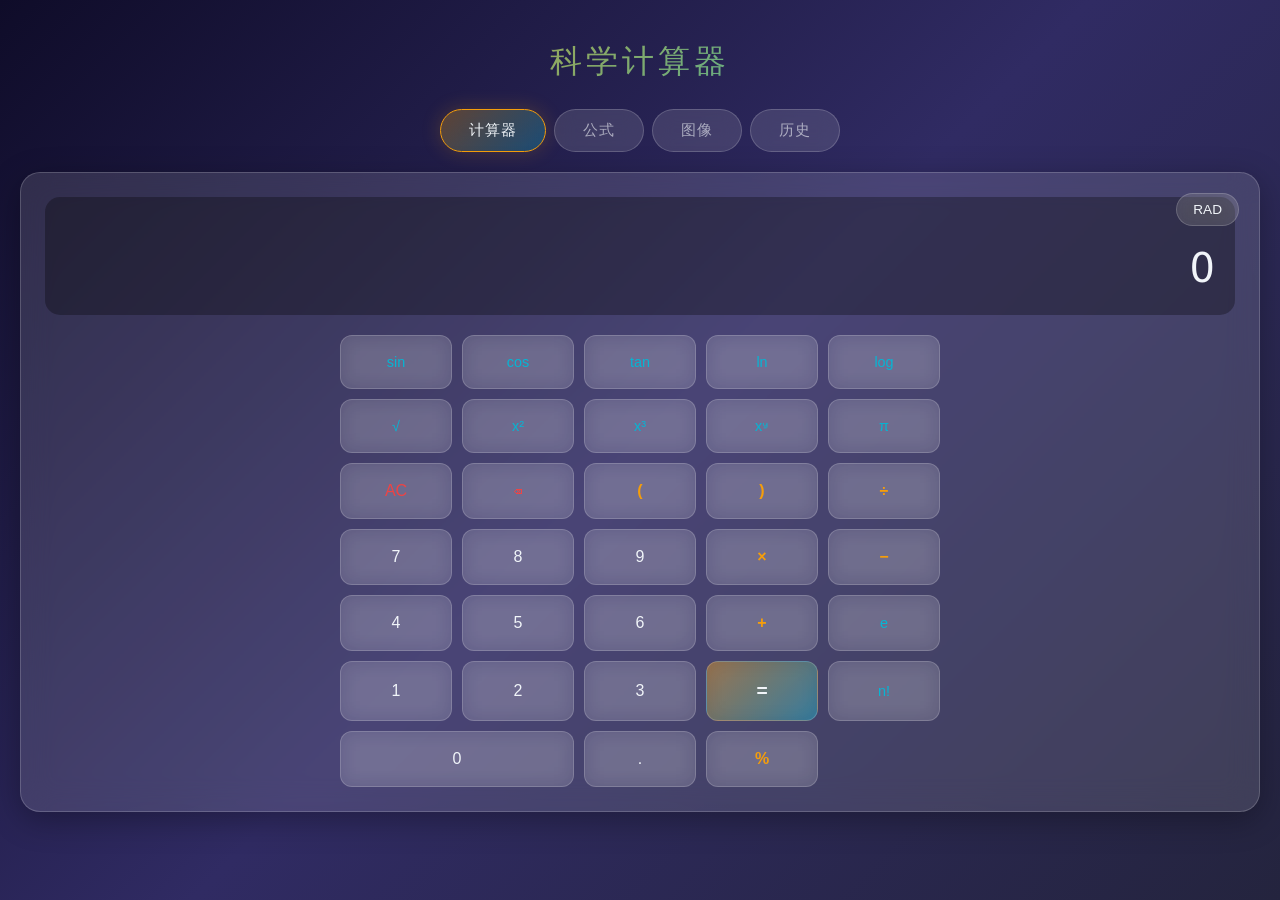
==== commit 04c425dc: "Replace calculator.html with new scientific calculator" ====
--- a/calculator.html
+++ b/calculator.html
@@ -1,1588 +1,152 @@
-<!DOCTYPE html>
+﻿<!DOCTYPE html>
 <html lang="zh-CN">
 <head>
 <meta charset="UTF-8">
 <meta name="viewport" content="width=device-width, initial-scale=1.0">
 <title>科学计算器</title>
-<style>
-/* ==================== 全局重置与基础样式 ==================== */
-* { margin: 0; padding: 0; box-sizing: border-box; }
-body {
-  font-family: -apple-system, BlinkMacSystemFont, "Segoe UI", Roboto, "Helvetica Neue", Arial, sans-serif;
-  background: linear-gradient(180deg, #F0F5FF 0%, #E6F7FF 100%); /* 浅灰蓝渐变背景层 */
-  display: flex; justify-content: center; align-items: center;
-  min-height: 100vh; padding: 20px;
-  color: #0047BA; /* blue-8 主文字 */
-}
-
-/* ==================== 计算器外框卡片 ==================== */
-.calculator-wrapper {
-  background: linear-gradient(160deg, #FFFFFF 0%, #F0F5FF 100%); /* 外壳层：白→浅灰蓝 */
-  border-radius: 20px;
-  padding: 32px 36px;
-  box-shadow: 0 8px 32px rgba(24,144,255,0.12), 0 2px 8px rgba(0,29,102,0.06);
-  border: 1px solid #BAE7FF; /* blue-2 微描边 */
-  width: 100%; max-width: 780px;
-}
-/* ==================== 页面标题 ==================== */
-.calc-title {
-  text-align: center;
-  font-size: 24px;
-  font-weight: 800;
-  letter-spacing: 6px;
-  margin-bottom: 26px;
-  padding: 10px 0 8px;
-  /* 蓝色渐变文字 */
-  background: linear-gradient(180deg, #001D66 0%, #0047BA 50%, #1890FF 100%);
-  -webkit-background-clip: text;
-  -webkit-text-fill-color: transparent;
-  background-clip: text;
-  /* 细微发光阴影 */
-  filter: drop-shadow(0 1px 2px rgba(24,144,255,0.15));
-  position: relative;
-}
-/* 标题下方装饰线 */
-.calc-title::after {
-  content: '';
-  display: block;
-  width: 60%;
-  margin: 8px auto 0;
-  height: 1px;
-  background: linear-gradient(90deg, transparent 0%, #91CAFF 20%, #1890FF 50%, #91CAFF 80%, transparent 100%);
-  opacity: 0.4;
-  border-radius: 1px;
-}
-
-/* ==================== 计算显示屏 ==================== */
-.display-container {
-  background: linear-gradient(160deg, #1c1f2e 0%, #141620 50%, #111318 100%); /* 哑光深色面板 */
-  border-radius: 14px; padding: 24px 28px;
-  margin-bottom: 24px;
-  border: 1.5px solid transparent; /* 渐变边框占位 */
-  background-clip: padding-box; /* 让 border 渐变不被 padding-box 裁切 */
-  min-height: 100px; display: flex; flex-direction: column; justify-content: flex-end;
-  /* 内凹立体效果：多层内阴影模拟凹陷深度 */
-  box-shadow:
-    inset 0 2px 6px rgba(0,0,0,0.5),     /* 顶部深凹 */
-    inset 0 -1px 4px rgba(0,0,0,0.3),     /* 底部微反光 */
-    inset 2px 0 6px rgba(0,0,0,0.25),     /* 左侧凹影 */
-    inset -2px 0 6px rgba(0,0,0,0.25),    /* 右侧凹影 */
-    inset 0 0 20px rgba(0,0,0,0.15);      /* 全局柔暗 */
-  /* 屏幕外发光 */
-  position: relative;
-}
-/* 渐变边框高光（伪元素实现） */
-.display-container::before {
-  content: '';
-  position: absolute;
-  inset: -1.5px;
-  border-radius: 15px;
-  background: linear-gradient(160deg, rgba(105,177,255,0.5) 0%, rgba(64,169,255,0.15) 40%, rgba(24,144,255,0.08) 60%, rgba(105,177,255,0.3) 100%);
-  z-index: -1;
-}
-/* 柔光外发光层 */
-.display-container::after {
-  content: '';
-  position: absolute;
-  inset: -4px;
-  border-radius: 18px;
-  background: transparent;
-  box-shadow: 0 0 18px rgba(24,144,255,0.08), 0 0 40px rgba(24,144,255,0.04);
-  z-index: -2;
-  pointer-events: none;
-}
-.display-history {
-  font-size: 15px; color: rgba(145,202,255,0.65); /* 降低对比度作历史行 */
-  text-align: right;
-  min-height: 22px; overflow-x: auto; white-space: nowrap;
-  scrollbar-width: none;
-}
-.display-history::-webkit-scrollbar { display: none; }
-.display-result {
-  font-size: 36px; font-weight: 700; color: #d0ebff; /* 柔和亮蓝白 */
-  text-align: right; overflow-x: auto; white-space: nowrap;
-  scrollbar-width: none; margin-top: 12px;
-  /* 数字柔和阴影 */
-  text-shadow: 0 0 8px rgba(24,144,255,0.25), 0 1px 2px rgba(0,0,0,0.4);
-}
-.display-result::-webkit-scrollbar { display: none; }
-
-/* ==================== 按键网格 ==================== */
-.buttons-area { display: flex; gap: 22px; }
-.btn-section-basic {
-  flex: 1;
-  background: rgba(255,255,255,0.45);
-  border-radius: 14px;
-  padding: 14px 14px 10px;
-  border: 1px solid rgba(186,231,255,0.5);
-}
-.btn-section-sci {
-  width: 230px;
-  background: rgba(255,255,255,0.45);
-  border-radius: 14px;
-  padding: 14px 10px 10px;
-  border: 1px solid rgba(186,231,255,0.5);
-}
-.section-label {
-  font-size: 12px; color: #40A9FF; /* blue-6 */ margin-bottom: 10px;
-  text-align: center; font-weight: 600;
-}
-.btn-grid {
-  display: grid; gap: 10px;
-}
-.btn-grid-basic {
-  grid-template-columns: repeat(4, 1fr);
-}
-.btn-grid-sci {
-  grid-template-columns: repeat(3, 1fr);
-  gap: 6px;
-}
-/* ==================== 交互动效 ==================== */
-/* 按键通用过渡 */
-.btn {
-  border: none; border-radius: 12px; font-size: 16px; font-weight: 600;
-  cursor: pointer; outline: none;
-  user-select: none; -webkit-user-select: none;
-  height: 48px; display: flex; align-items: center; justify-content: center;
-  /* 塑料实体基底：外凸起 + 顶部高光 + 底部投影 */
-  box-shadow:
-    0 3px 6px rgba(0,0,0,0.10),
-    0 1px 2px rgba(255,255,255,0.15) inset,
-    0 -1px 2px rgba(0,0,0,0.08) inset;
-  transition: transform 0.18s ease, box-shadow 0.18s ease, background 0.18s ease, border-color 0.18s ease, filter 0.18s ease;
-}
-/* 重点功能键（AC、等号）反馈更强 */
-.btn-ac,
-.btn-equals {
-  transition: transform 0.15s ease, box-shadow 0.15s ease, background 0.15s ease, border-color 0.15s ease;
-}
-
-/* 数字按键 hover 亮度提升 */
-.btn-num:hover {
-  filter: brightness(1.08);
-}
-.btn-num:active {
-  transform: translateY(1px) scale(0.98);
-  box-shadow:
-    0 1px 2px rgba(0,0,0,0.12),
-    0 3px 6px rgba(0,0,0,0.15) inset,
-    0 1px 2px rgba(255,255,255,0.10) inset;
-}
-
-/* 运算符键 hover 亮度提升 */
-.btn-op:hover {
-  filter: brightness(1.12);
-}
-.btn-op:active {
-  transform: translateY(1px) scale(0.98);
-  box-shadow:
-    0 1px 2px rgba(0,0,0,0.12),
-    0 3px 6px rgba(0,0,0,0.18) inset;
-}
-
-/* AC 键 — 最强按压反馈 */
-.btn-ac:hover {
-  filter: brightness(1.15);
-}
-.btn-ac:active {
-  transform: translateY(1px) scale(0.97);
-  box-shadow:
-    0 1px 2px rgba(0,0,0,0.12),
-    0 4px 8px rgba(0,0,0,0.20) inset;
-}
-
-/* 等号键 — 强按压反馈 */
-.btn-equals:hover {
-  filter: brightness(1.15);
-}
-.btn-equals:active {
-  transform: translateY(1px) scale(0.97);
-  box-shadow:
-    0 1px 2px rgba(0,0,0,0.12),
-    0 4px 8px rgba(0,0,0,0.20) inset;
-}
-
-/* 科学键 hover 亮度提升 */
-.btn-sci:hover {
-  filter: brightness(1.10);
-}
-.btn-sci:active {
-  transform: translateY(1px) scale(0.98);
-  box-shadow:
-    0 1px 2px rgba(0,0,0,0.12),
-    0 3px 5px rgba(0,0,0,0.15) inset;
-}
-
-/* 正负切换键 */
-.btn-toggle:hover {
-  filter: brightness(1.08);
-}
-.btn-toggle:active {
-  transform: translateY(1px) scale(0.98);
-  box-shadow:
-    0 1px 2px rgba(0,0,0,0.12),
-    0 3px 6px rgba(0,0,0,0.15) inset;
-}
-
-/* 模式键 hover */
-.btn-mode:hover {
-  filter: brightness(1.12);
-}
-.btn-mode:active {
-  transform: translateY(1px) scale(0.98);
-  box-shadow:
-    0 1px 2px rgba(0,0,0,0.12),
-    0 3px 5px rgba(0,0,0,0.18) inset;
-}
-
-/* 公式面板按钮过渡 */
-.formula-btn {
-  transition: transform 0.18s ease, box-shadow 0.18s ease, background 0.18s ease, filter 0.18s ease;
-}
-.formula-btn:hover {
-  filter: brightness(1.12);
-  transform: translateY(-1px);
-}
-.formula-btn:active {
-  transform: translateY(1px) scale(0.97);
-  box-shadow: 0 1px 2px rgba(0,0,0,0.15) inset;
-}
-
-/* 公式标签 hover */
-.formula-tag {
-  transition: background 0.2s ease, transform 0.15s ease, box-shadow 0.15s ease;
-}
-.formula-tag:hover {
-  background: #BAE7FF;
-  transform: translateY(-1px);
-  box-shadow: 0 2px 6px rgba(24,144,255,0.12);
-}
-.formula-tag:active {
-  transform: translateY(0) scale(0.98);
-}
-
-/* 分区标签 hover */
-.section-label {
-  transition: color 0.2s ease;
-}
-.section-label:hover {
-  color: #1890FF;
-}
-
-/* 折叠开关 hover */
-.sci-collapse-toggle {
-  transition: color 0.2s ease, background 0.2s ease;
-}
-.sci-collapse-toggle:hover {
-  background: rgba(64,169,255,0.06);
-  border-radius: 6px;
-}
-
-/* 显示屏数字淡入动画 */
-@keyframes displayFadeIn {
-  0% { opacity: 0.3; transform: translateY(2px); }
-  100% { opacity: 1; transform: translateY(0); }
-}
-.display-animate {
-  animation: displayFadeIn 0.18s ease-out;
-}
-
-/* 弹窗淡入 */
-@keyframes modalFadeIn {
-  from { opacity: 0; transform: scale(0.96); }
-  to { opacity: 1; transform: scale(1); }
-}
-.modal-box {
-  animation: modalFadeIn 0.2s ease-out;
-}
-
-/* 公式面板顶部装饰线呼吸效果 */
-@keyframes borderGlow {
-  0%, 100% { opacity: 0.5; }
-  50% { opacity: 0.8; }
-}
-.formula-panel::before {
-  animation: borderGlow 4s ease-in-out infinite;
-}
-
-/* 数字按键 — 浅蓝渐变 + 细腻高光 */
-.btn-num {
-  background: linear-gradient(180deg, #a8dcff 0%, #91CAFF 50%, #7ec4ff 100%);
-  color: #001D66;
-  border: 1px solid rgba(255,255,255,0.25);
-}
-.btn-num:hover {
-  background: linear-gradient(180deg, #b8e4ff 0%, #a0d4ff 50%, #8ed0ff 100%);
-}
-
-/* 基础四则运算 — 深蓝渐变 + 强对比高光 */
-.btn-op {
-  background: linear-gradient(180deg, #3aa0ff 0%, #1890FF 50%, #0a7fd6 100%);
-  color: #fff;
-  border: 1px solid rgba(255,255,255,0.12);
-}
-.btn-op:hover {
-  background: linear-gradient(180deg, #5ab8ff 0%, #3aa0ff 50%, #1a8ae0 100%);
-}
-
-/* 等号键 — 与运算键同色系但更深 */
-.btn-equals {
-  background: linear-gradient(180deg, #2e90f0 0%, #0d6ce8 50%, #0050b3 100%);
-  color: #fff; font-size: 20px; height: 48px;
-  border: 1px solid rgba(255,255,255,0.10);
-}
-.btn-equals:hover {
-  background: linear-gradient(180deg, #4aa0ff 0%, #2e80f0 50%, #0a6cd8 100%);
-}
-
-/* AC 清空键 — 暖橙渐变 */
-.btn-ac {
-  background: linear-gradient(180deg, #ffb366 0%, #fa8c16 50%, #e0700a 100%);
-  color: #fff;
-  border: 1px solid rgba(255,255,255,0.20);
-}
-.btn-ac:hover {
-  background: linear-gradient(180deg, #ffc88a 0%, #ffb040 50%, #f08a20 100%);
-}
-
-/* 科学运算按键 — 中蓝渐变 + 微高光（缩小尺寸适配3列网格） */
-.btn-sci {
-  background: linear-gradient(180deg, #69c0ff 0%, #40A9FF 50%, #2e9ce0 100%);
-  color: #fff; font-size: 12px; height: 32px;
-  border: 1px solid rgba(255,255,255,0.18);
-}
-.btn-sci:hover {
-  background: linear-gradient(180deg, #82ccff 0%, #5ab8ff 50%, #3aa0f0 100%);
-}
-
-/* 正负切换 — 与数字键同色系 */
-.btn-toggle {
-  background: linear-gradient(180deg, #a8dcff 0%, #91CAFF 50%, #7ec4ff 100%);
-  color: #001D66;
-  border: 1px solid rgba(255,255,255,0.25);
-}
-.btn-toggle:hover {
-  background: linear-gradient(180deg, #b8e4ff 0%, #a0d4ff 50%, #8ed0ff 100%);
-}
-
-/* 进制标签 — 深蓝渐变（缩小适配右侧紧凑布局） */
-.btn-mode {
-  background: linear-gradient(180deg, #1a6ee0 0%, #0047BA 50%, #00358e 100%);
-  color: #fff; font-size: 11px; height: 30px; border-radius: 8px;
-  border: 1px solid rgba(255,255,255,0.10);
-}
-.btn-mode:hover {
-  background: linear-gradient(180deg, #2e80f0 0%, #1a6ee0 50%, #0a5cb8 100%);
-}
-.btn-mode.active {
-  background: linear-gradient(180deg, #5ab8ff 0%, #1890FF 50%, #0a7fd6 100%);
-}
-
-/* ==================== 底部公式面板 ==================== */
-.formula-panel {
-  margin-top: 24px;
-  background: linear-gradient(160deg, #FFFFFF 0%, #F0F8FF 100%);
-  border-radius: 14px;
-  padding: 20px 28px;
-  border: 1px solid #BAE7FF;
-  box-shadow: 0 2px 10px rgba(24,144,255,0.06), 0 0 0 1px rgba(186,231,255,0.15);
-  position: relative;
-}
-/* 公式面板顶部装饰线 */
-.formula-panel::before {
-  content: '';
-  position: absolute;
-  top: 0; left: 28px; right: 28px;
-  height: 2px;
-  border-radius: 0 0 2px 2px;
-  background: linear-gradient(90deg, transparent 0%, #91CAFF 15%, #1890FF 50%, #91CAFF 85%, transparent 100%);
-  opacity: 0.5;
-}
-.formula-header {
-  display: flex; justify-content: space-between; align-items: center;
-  margin-bottom: 14px;
-}
-.formula-header-title {
-  font-size: 14px; font-weight: 700; color: #001D66;
-}
-.formula-edit-row {
-  display: flex; gap: 10px; margin-bottom: 14px; align-items: center;
-}
-.formula-input {
-  flex: 1; padding: 10px 16px; border-radius: 8px; border: 1px solid #91CAFF;
-  background: #E6F7FF; /* blue-1 */ font-size: 14px; outline: none;
-  color: #0047BA; transition: border-color 0.2s;
-}
-.formula-input:focus { border-color: #1890FF; }
-.formula-input.error { border-color: #f5222d; }
-.formula-input::placeholder { color: #40A9FF; }
-.formula-btn {
-  padding: 9px 18px; border-radius: 8px; font-size: 13px;
-  font-weight: 600; cursor: pointer; transition: all 0.2s; color: #fff;
-  white-space: nowrap;
-  box-shadow: 0 2px 4px rgba(0,0,0,0.10), 0 1px 1px rgba(255,255,255,0.15) inset;
-  border: 1px solid rgba(255,255,255,0.12);
-  min-width: 72px; text-align: center;
-}
-.formula-btn-save {
-  background: linear-gradient(180deg, #1a6ee0 0%, #0047BA 50%, #00358e 100%);
-}
-.formula-btn-save:hover { background: linear-gradient(180deg, #2e80f0 0%, #00358e 50%, #002870 100%); }
-.formula-btn-clear {
-  background: linear-gradient(180deg, #ff7a7a 0%, #f5222d 50%, #d41c26 100%);
-}
-.formula-btn-clear:hover { background: linear-gradient(180deg, #ff5555 0%, #d41c26 50%, #b01520 100%); }
-.formula-btn-export {
-  background: linear-gradient(180deg, #69c0ff 0%, #40A9FF 50%, #2e9ce0 100%);
-}
-.formula-btn-export:hover { background: linear-gradient(180deg, #82ccff 0%, #2e9ce0 50%, #1a8ad4 100%); }
-.formula-btn-del {
-  background: linear-gradient(180deg, #ff7a7a 0%, #ff4d4f 50%, #e04042 100%);
-  padding: 3px 8px; font-size: 11px; border-radius: 6px;
-}
-.formula-btn-del:hover { background: linear-gradient(180deg, #ff5555 0%, #e04042 50%, #c03032 100%); }
-.formula-error {
-  font-size: 12px; color: #f5222d; min-height: 18px; margin-bottom: 10px;
-}
-.formula-list {
-  display: flex; flex-wrap: wrap; gap: 8px;
-}
-.formula-tag {
-  background: #E6F7FF; /* blue-2 */ border: 1px solid #91CAFF;
-  border-radius: 8px; padding: 6px 14px; font-size: 13px;
-  color: #0047BA; cursor: pointer; transition: all 0.2s;
-  display: flex; align-items: center; gap: 6px;
-}
-.formula-tag:hover { background: #BAE7FF; }
-.formula-tag-name { font-weight: 600; }
-
-/* ==================== 弹窗 ==================== */
-.modal-overlay {
-  position: fixed; top: 0; left: 0; right: 0; bottom: 0;
-  background: rgba(0,0,0,0.4); display: flex; align-items: center;
-  justify-content: center; z-index: 1000;
-}
-.modal-overlay.hidden { display: none; }
-.modal-box {
-  background: #fff; border-radius: 16px; padding: 32px 36px;
-  min-width: 340px; max-width: 90vw; box-shadow: 0 8px 32px rgba(0,0,0,0.2);
-}
-.modal-title {
-  font-size: 17px; font-weight: 700; color: #001D66; margin-bottom: 16px;
-}
-.modal-body { margin-bottom: 20px; }
-.modal-body label {
-  display: block; font-size: 13px; color: #0047BA; margin-bottom: 5px;
-  margin-top: 12px; font-weight: 600;
-}
-.modal-body input {
-  width: 100%; padding: 10px 14px; border-radius: 8px;
-  border: 1px solid #91CAFF; background: #E6F7FF;
-  font-size: 14px; outline: none; color: #0047BA;
-}
-.modal-body input:focus { border-color: #1890FF; }
-.modal-actions { display: flex; gap: 12px; justify-content: flex-end; }
-.modal-btn {
-  transition: transform 0.18s ease, box-shadow 0.18s ease, background 0.18s ease, filter 0.18s ease;
-  padding: 10px 24px; border-radius: 8px; font-size: 14px; font-weight: 600; cursor: pointer;
-  box-shadow: 0 2px 4px rgba(0,0,0,0.10), 0 1px 1px rgba(255,255,255,0.15) inset;
-  border: 1px solid rgba(255,255,255,0.12);
-}
-.modal-btn:hover {
-  filter: brightness(1.10);
-  transform: translateY(-1px);
-}
-.modal-btn:active {
-  transform: translateY(1px) scale(0.98);
-  box-shadow: 0 1px 2px rgba(0,0,0,0.15) inset;
-}
-.modal-btn-confirm {
-  background: linear-gradient(180deg, #3aa0ff 0%, #1890FF 50%, #0a7fd6 100%);
-  color: #fff;
-}
-.modal-btn-cancel {
-  background: linear-gradient(180deg, #a8dcff 0%, #91CAFF 50%, #7ec4ff 100%);
-  color: #001D66;
-}
-
-/* ==================== 折叠开关 ==================== */
-.sci-collapse-toggle {
-  display: flex; align-items: center; justify-content: center; gap: 6px;
-  width: 100%; cursor: pointer; border: none; background: transparent;
-  color: #40A9FF; font-size: 11px; font-weight: 600; padding: 2px 0;
-  transition: color 0.2s;
-}
-.sci-collapse-toggle:hover { color: #1890FF; }
-.sci-collapse-toggle .arrow {
-  display: inline-block; transition: transform 0.3s ease;
-  font-size: 10px;
-}
-.sci-collapse-toggle .arrow.collapsed { transform: rotate(-90deg); }
-.sci-collapsible {
-  overflow: hidden; transition: max-height 0.35s ease, opacity 0.25s ease;
-}
-.sci-collapsible.collapsed {
-  max-height: 0 !important;
-  opacity: 0;
-  pointer-events: none;
-}
-
-/* ==================== 进制转换面板 ==================== */
-.base-panel {
-  margin-top: 12px; background: #E6F7FF; border-radius: 10px;
-  padding: 12px 16px; display: none;
-}
-.base-panel.show { display: block; }
-.base-row {
-  display: flex; align-items: center; gap: 10px; margin-bottom: 6px;
-  font-size: 12px; color: #0047BA;
-}
-.base-row:last-child { margin-bottom: 0; }
-.base-label { min-width: 56px; font-weight: 600; }
-.base-value {
-  flex: 1; background: #fff; border-radius: 6px; padding: 6px 10px;
-  font-family: "Courier New", monospace; font-size: 12px; color: #1890FF;
-  border: 1px solid #91CAFF; overflow-x: auto; white-space: nowrap;
-}
-
-/* ==================== 响应式 ==================== */
-@media (max-width: 700px) {
-  .buttons-area { flex-direction: column; }
-  .btn-section-sci { width: 100%; }
-  .btn-grid-sci { grid-template-columns: repeat(5, 1fr); }
-  .btn { height: 42px; font-size: 14px; }
-  .btn-sci { font-size: 10px; height: 28px; }
-}
-</style>
+<link rel="stylesheet" href="style.css">
 </head>
 <body>
-
-<div class="calculator-wrapper">
-  <!-- 标题 -->
-  <div class="calc-title">科 学 计 算 器</div>
-
-  <!-- 显示屏 -->
-  <div class="display-container">
-    <div class="display-history" id="displayHistory"></div>
-    <div class="display-result" id="displayResult">0</div>
+<div class="app-container">
+  <div class="header">
+    <h1>科学计算器</h1>
   </div>
-
-  <!-- 按键区域 -->
-  <div class="buttons-area">
-    <!-- 左侧基础按键 -->
-    <div class="btn-section-basic">
-      <div class="section-label">基础运算</div>
-      <div class="btn-grid btn-grid-basic">
-        <button class="btn btn-ac" onclick="clearAll()">AC</button>
-        <button class="btn btn-toggle" onclick="toggleSign()">±</button>
-        <button class="btn btn-op" onclick="inputOp('%')">%</button>
-        <button class="btn btn-op" onclick="inputOp('÷')">÷</button>
-
-        <button class="btn btn-num" onclick="inputNum('7')">7</button>
-        <button class="btn btn-num" onclick="inputNum('8')">8</button>
-        <button class="btn btn-num" onclick="inputNum('9')">9</button>
-        <button class="btn btn-op" onclick="inputOp('×')">×</button>
-
-        <button class="btn btn-num" onclick="inputNum('4')">4</button>
-        <button class="btn btn-num" onclick="inputNum('5')">5</button>
-        <button class="btn btn-num" onclick="inputNum('6')">6</button>
-        <button class="btn btn-op" onclick="inputOp('-')">−</button>
-
-        <button class="btn btn-num" onclick="inputNum('1')">1</button>
-        <button class="btn btn-num" onclick="inputNum('2')">2</button>
-        <button class="btn btn-num" onclick="inputNum('3')">3</button>
-        <button class="btn btn-op" onclick="inputOp('+')">+</button>
-
-        <button class="btn btn-num" onclick="inputNum('0')" style="grid-column: span 2;">0</button>
-        <button class="btn btn-num" onclick="inputDot()">.</button>
-        <button class="btn btn-op" onclick="backspace()">⌫</button>
+  <div class="tabs">
+    <button class="tab-btn active" onclick="switchTab(this,'calculator')">计算器</button>
+    <button class="tab-btn" onclick="switchTab(this,'formula')">公式</button>
+    <button class="tab-btn" onclick="switchTab(this,'plot')">图像</button>
+    <button class="tab-btn" onclick="switchTab(this,'history')">历史</button>
+  </div>
+  <div id="tab-calculator" class="tab-content active">
+    <div class="glass-card" style="position:relative">
+      <button class="angle-toggle" id="angleToggle" onclick="toggleAngle()">RAD</button>
+      <div class="calc-display">
+        <div class="expr-line" id="exprLine"></div>
+        <div class="result-line" id="resultLine">0</div>
       </div>
-      <div style="margin-top:12px;display:flex;gap:10px;">
-        <button class="btn btn-op btn-equals" onclick="calculate()" style="flex:1;height:44px;font-size:20px;">=</button>
-        <button class="btn btn-op" onclick="inputParen('(')" style="width:auto;padding:0 14px;">(</button>
-        <button class="btn btn-op" onclick="inputParen(')')" style="width:auto;padding:0 14px;">)</button>
-      </div>
-    </div>
-
-    <!-- 右侧科学运算按键 -->
-    <div class="btn-section-sci">
-      <button class="sci-collapse-toggle" onclick="toggleSciPanel()" id="sciToggleBtn">
-        <span class="arrow" id="sciArrow">▼</span> 高阶运算
-      </button>
-      <div class="sci-collapsible" id="sciPanel" style="max-height:600px;">
-        <div style="display:flex;gap:6px;margin-bottom:8px;">
-          <button class="btn btn-mode" id="degRadBtn" onclick="toggleDegRad()">DEG</button>
-          <button class="btn btn-mode" id="baseToggleBtn" onclick="toggleBasePanel()">进制</button>
-        </div>
-        <div class="btn-grid btn-grid-sci">
-          <button class="btn btn-sci" onclick="sciFunc('sin')">sin</button>
-          <button class="btn btn-sci" onclick="sciFunc('cos')">cos</button>
-          <button class="btn btn-sci" onclick="sciFunc('tan')">tan</button>
-
-          <button class="btn btn-sci" onclick="sciFunc('asin')">asin</button>
-          <button class="btn btn-sci" onclick="sciFunc('acos')">acos</button>
-          <button class="btn btn-sci" onclick="sciFunc('atan')">atan</button>
-
-          <button class="btn btn-sci" onclick="sciFunc('sinh')">sinh</button>
-          <button class="btn btn-sci" onclick="sciFunc('cosh')">cosh</button>
-          <button class="btn btn-sci" onclick="sciFunc('tanh')">tanh</button>
-
-          <button class="btn btn-sci" onclick="sciFunc('ln')">ln</button>
-          <button class="btn btn-sci" onclick="sciFunc('log10')">log₁₀</button>
-          <button class="btn btn-sci" onclick="sciFunc('log')">logₐᵦ</button>
-
-          <button class="btn btn-sci" onclick="sciFunc('sq')">x²</button>
-          <button class="btn btn-sci" onclick="sciFunc('cube')">x³</button>
-          <button class="btn btn-sci" onclick="sciFunc('pow')">xʸ</button>
-
-          <button class="btn btn-sci" onclick="sciFunc('sqrt')">√</button>
-          <button class="btn btn-sci" onclick="sciFunc('cbrt')">∛</button>
-          <button class="btn btn-sci" onclick="sciFunc('nthroot')">ⁿ√</button>
-
-          <button class="btn btn-sci" onclick="sciFunc('fact')">n!</button>
-          <button class="btn btn-sci" onclick="sciFunc('abs')">|x|</button>
-          <button class="btn btn-sci" onclick="sciFunc('ceil')">⌈x⌉</button>
-
-          <button class="btn btn-sci" onclick="sciFunc('floor')">⌊x⌋</button>
-          <button class="btn btn-sci" onclick="sciFunc('round')">round</button>
-          <button class="btn btn-sci" onclick="sciFunc('pi')">π</button>
-
-          <button class="btn btn-sci" onclick="sciFunc('e')">e</button>
-          <button class="btn btn-sci" onclick="memoryFunc('mc')">MC</button>
-          <button class="btn btn-sci" onclick="memoryFunc('mr')">MR</button>
-
-          <button class="btn btn-sci" onclick="memoryFunc('m+')">M+</button>
-          <button class="btn btn-sci" onclick="memoryFunc('m-')">M-</button>
-          <button class="btn btn-sci" onclick="sciFunc('exp')">EXP</button>
-        </div>
-      </div>
-
-      <!-- 进制转换面板 -->
-      <div class="base-panel" id="basePanel">
-        <div class="base-row"><span class="base-label">十进制:</span><span class="base-value" id="baseDec">0</span></div>
-        <div class="base-row"><span class="base-label">二进制:</span><span class="base-value" id="baseBin">0</span></div>
-        <div class="base-row"><span class="base-label">八进制:</span><span class="base-value" id="baseOct">0</span></div>
-        <div class="base-row"><span class="base-label">十六进制:</span><span class="base-value" id="baseHex">0</span></div>
+      <div class="calc-grid">
+        <button class="calc-btn function" onclick="insertFunc(`sin(`)">sin</button>
+        <button class="calc-btn function" onclick="insertFunc(`cos(`)">cos</button>
+        <button class="calc-btn function" onclick="insertFunc(`tan(`)">tan</button>
+        <button class="calc-btn function" onclick="insertFunc(`ln(`)">ln</button>
+        <button class="calc-btn function" onclick="insertFunc(`log(`)">log</button>
+        <button class="calc-btn function" onclick="insertFunc(`sqrt(`)">√</button>
+        <button class="calc-btn function" onclick="insertFunc(`^2`)">x²</button>
+        <button class="calc-btn function" onclick="insertFunc(`^3`)">x³</button>
+        <button class="calc-btn function" onclick="insertFunc(`^`)">xʸ</button>
+        <button class="calc-btn function" onclick="insertFunc(`pi`)">π</button>
+        <button class="calc-btn clear" onclick="clearAll()">AC</button>
+        <button class="calc-btn clear" onclick="deleteLast()">⌫</button>
+        <button class="calc-btn operator" onclick="insertOp(`(`)">(</button>
+        <button class="calc-btn operator" onclick="insertOp(`)`)">)</button>
+        <button class="calc-btn operator" onclick="insertOp(`/`)">÷</button>
+        <button class="calc-btn" onclick="insertNum(`7`)">7</button>
+        <button class="calc-btn" onclick="insertNum(`8`)">8</button>
+        <button class="calc-btn" onclick="insertNum(`9`)">9</button>
+        <button class="calc-btn operator" onclick="insertOp(`*`)">×</button>
+        <button class="calc-btn operator" onclick="insertOp(`-`)">−</button>
+        <button class="calc-btn" onclick="insertNum(`4`)">4</button>
+        <button class="calc-btn" onclick="insertNum(`5`)">5</button>
+        <button class="calc-btn" onclick="insertNum(`6`)">6</button>
+        <button class="calc-btn operator" onclick="insertOp(`+`)">+</button>
+        <button class="calc-btn function" onclick="insertFunc(`e`)">e</button>
+        <button class="calc-btn" onclick="insertNum(`1`)">1</button>
+        <button class="calc-btn" onclick="insertNum(`2`)">2</button>
+        <button class="calc-btn" onclick="insertNum(`3`)">3</button>
+        <button class="calc-btn equals" onclick="calculate()">=</button>
+        <button class="calc-btn function" onclick="insertFunc(`fact(`)">n!</button>
+        <button class="calc-btn" onclick="insertNum(`0`)" style="grid-column:span 2">0</button>
+        <button class="calc-btn" onclick="insertNum(`.`)">.</button>
+        <button class="calc-btn operator" onclick="insertOp(`%`)">%</button>
       </div>
     </div>
   </div>
-
-  <!-- 底部自定义公式面板 -->
-  <div class="formula-panel">
-    <div class="formula-header">
-      <span class="formula-header-title">📐 自定义公式</span>
-      <div style="display:flex;gap:8px;">
-        <button class="formula-btn formula-btn-export" onclick="exportFormulas()">导出</button>
-        <button class="formula-btn formula-btn-clear" onclick="clearAllFormulas()">清空全部</button>
+  <div id="tab-formula" class="tab-content">
+    <div class="formula-section">
+      <div class="glass-card">
+        <h3 style="font-weight:400;margin-bottom:15px;color:var(--text-dim)">自定义公式编辑器</h3>
+        <p style="font-size:0.9rem;color:var(--text-dim);margin-bottom:15px">输入数学表达式（如 a*x^2+b*x+c），系统将自动识别变量</p>
+        <div class="formula-input-group">
+          <input type="text" class="formula-input" id="formulaInput" placeholder="输入公式表达式，例如: a*x^2 + b*x + c" oninput="parseFormula()">
+        </div>
+        <div id="variablesPanel" class="variables-panel" style="display:none">
+          <h4 style="font-size:0.95rem;color:var(--text-dim);margin-bottom:10px">识别到的变量（点击可快速填入）</h4>
+          <div class="variable-list" id="variableTags"></div>
+          <div class="variable-inputs" id="variableInputs"></div>
+          <div style="display:flex;gap:10px;margin-top:15px">
+            <button class="btn btn-primary" onclick="calculateFormula()">一键计算</button>
+            <button class="btn" onclick="saveFormula()">保存公式</button>
+            <button class="btn btn-danger" onclick="resetFormula()">重置</button>
+          </div>
+        </div>
+        <div id="formulaResult" style="display:none">
+          <div class="result-display">
+            <div class="result-title">计算结果</div>
+            <div class="result-value" id="resultValue"></div>
+            <div class="result-process" id="resultProcess"></div>
+          </div>
+        </div>
+      </div>
+      <div class="glass-card saved-formulas">
+        <h3>已保存的公式</h3>
+        <div id="savedFormulasList">
+          <div class="empty-state">
+            <div class="empty-state-icon">📋</div>
+            <div class="empty-state-text">暂无保存的公式</div>
+          </div>
+        </div>
       </div>
     </div>
-    <div class="formula-edit-row">
-      <input class="formula-input" id="formulaNameInput" placeholder="公式名称 (如: 一元二次方程)" style="width:160px;">
-      <input class="formula-input" id="formulaExprInput" placeholder="公式表达式 如: a*x^2+b*x+c" oninput="validateFormulaInput()">
-      <span class="formula-error" id="formulaError"></span>
-      <button class="formula-btn formula-btn-save" onclick="saveFormula()">保存</button>
+  </div>
+  <div id="tab-plot" class="tab-content">
+    <div class="plot-section">
+      <div class="glass-card">
+        <h3 style="font-weight:400;margin-bottom:15px;color:var(--text-dim)">函数图像绘制</h3>
+        <div class="plot-controls">
+          <div class="plot-input-group" style="flex:2">
+            <label>函数表达式 y = f(x)</label>
+            <input type="text" id="plotFunctionInput" placeholder="例如: sin(x), x^2, ln(x)">
+          </div>
+          <button class="btn btn-primary" onclick="addFunction()">添加函数</button>
+        </div>
+        <div class="range-inputs">
+          <div class="range-input-group">
+            <label>X 最小值</label>
+            <input type="number" id="xMin" value="-10" onchange="redrawPlot()">
+          </div>
+          <div class="range-input-group">
+            <label>X 最大值</label>
+            <input type="number" id="xMax" value="10" onchange="redrawPlot()">
+          </div>
+          <div class="range-input-group">
+            <label>采样点数</label>
+            <input type="number" id="samplePoints" value="500" onchange="redrawPlot()">
+          </div>
+        </div>
+        <div class="functions-list" id="functionsList"></div>
+      </div>
+      <div class="plot-canvas-container">
+        <canvas id="plotCanvas"></canvas>
+      </div>
     </div>
-    <div class="formula-list" id="formulaList"></div>
   </div>
-</div>
-
-<!-- 变量输入弹窗 -->
-<div class="modal-overlay hidden" id="varModal">
-  <div class="modal-box">
-    <div class="modal-title" id="varModalTitle">输入变量</div>
-    <div class="modal-body" id="varModalBody"></div>
-    <div class="modal-actions">
-      <button class="modal-btn modal-btn-cancel" onclick="closeVarModal()">取消</button>
-      <button class="modal-btn modal-btn-confirm" onclick="confirmVarModal()">确认</button>
+  <div id="tab-history" class="tab-content">
+    <div class="history-section">
+      <div class="glass-card">
+        <div style="display:flex;justify-content:space-between;align-items:center;margin-bottom:20px">
+          <h3 style="font-weight:400;color:var(--text-dim)">计算历史</h3>
+          <button class="btn btn-danger" onclick="clearHistory()">清空历史</button>
+        </div>
+        <div id="historyList">
+          <div class="empty-state">
+            <div class="empty-state-icon">📜</div>
+            <div class="empty-state-text">暂无历史记录</div>
+          </div>
+        </div>
+      </div>
     </div>
   </div>
 </div>
-
-<!-- 通用弹窗 -->
-<div class="modal-overlay hidden" id="simpleModal">
-  <div class="modal-box">
-    <div class="modal-title" id="simpleModalTitle"></div>
-    <div class="modal-body" id="simpleModalBody"></div>
-    <div class="modal-actions">
-      <button class="modal-btn modal-btn-confirm" onclick="closeSimpleModal()">确定</button>
-    </div>
-  </div>
-</div>
-
-<script>
-/* ================================================================
-   全局状态
-   ================================================================ */
-let expression = '';       // 当前输入的表达式（内部用标准符号: + - * / ^ %）
-let displayExpr = '';      // 显示屏上显示的表达式（用 × ÷ − 等符号）
-let lastResult = '';       // 上一次计算结果（字符串）
-let isDegree = true;       // 角度制(true) / 弧度制(false)
-let memory = 0;            // 内存值
-let formulas = [];         // 自定义公式数组
-let currentVarModal = null; // 当前变量弹窗信息
-let sciCollapsed = false;  // 科学面板折叠状态
-
-/* ================================================================
-   初始化
-   ================================================================ */
-(function init() {
-  try {
-    const saved = localStorage.getItem('sci_calc_formulas');
-    if (saved) formulas = JSON.parse(saved);
-  } catch(e) { formulas = []; }
-  renderFormulaList();
-  document.addEventListener('keydown', handleKeyboard);
-  updateDisplay();
-})();
-
-/* ================================================================
-   科学面板折叠
-   ================================================================ */
-function toggleSciPanel() {
-  sciCollapsed = !sciCollapsed;
-  const panel = document.getElementById('sciPanel');
-  const arrow = document.getElementById('sciArrow');
-  if (sciCollapsed) {
-    panel.style.maxHeight = '0px';
-    panel.style.opacity = '0';
-    panel.style.pointerEvents = 'none';
-    arrow.classList.add('collapsed');
-  } else {
-    panel.style.maxHeight = '600px';
-    panel.style.opacity = '1';
-    panel.style.pointerEvents = 'auto';
-    arrow.classList.remove('collapsed');
-  }
-}
-
-/* ================================================================
-   显示屏更新
-   ================================================================ */
-function updateDisplay() {
-  const histEl = document.getElementById('displayHistory');
-  histEl.textContent = displayExpr;
-  const resultEl = document.getElementById('displayResult');
-  let newText;
-  if (expression === '' && lastResult === '') {
-    newText = '0';
-  } else if (lastResult !== '') {
-    newText = lastResult;
-  } else {
-    newText = displayExpr || '0';
-  }
-  if (resultEl.textContent !== newText) {
-    resultEl.classList.remove('display-animate');
-    // Force reflow to restart animation
-    void resultEl.offsetWidth;
-    resultEl.classList.add('display-animate');
-  }
-  resultEl.textContent = newText;
-  resultEl.scrollLeft = resultEl.scrollWidth;
-  histEl.scrollLeft = histEl.scrollWidth;
-}
-
-function refreshDisplay() {
-  updateDisplay();
-  updateBasePanel();
-}
-
-/* ================================================================
-   数字输入
-   ================================================================ */
-function inputNum(n) {
-  expression += n;
-  displayExpr += n;
-  lastResult = '';
-  refreshDisplay();
-}
-
-function inputDot() {
-  const parts = expression.split(/[\+\-\*\/\%\(\)\^]/);
-  const lastPart = parts[parts.length - 1];
-  if (lastPart.includes('.')) return;
-  if (expression === '' || /[+\-*/%^()]$/.test(expression.trim())) {
-    expression += '0.';
-    displayExpr += '.';
-  } else {
-    expression += '.';
-    displayExpr += '.';
-  }
-  lastResult = '';
-  refreshDisplay();
-}
-
-/* ================================================================
-   运算符输入
-   ================================================================ */
-function inputOp(op) {
-  if (lastResult !== '') {
-    expression = lastResult;
-    displayExpr = lastResult;
-    lastResult = '';
-  }
-  // 如果表达式末尾已有运算符，替换它
-  const trimmedEnd = expression.trimEnd();
-  if (trimmedEnd.length > 0 && /[+\-*/%^()]$/.test(trimmedEnd)) {
-    expression = trimmedEnd.slice(0, -1) + ' ' + op + ' ';
-  } else {
-    expression += ' ' + op + ' ';
-  }
-  // displayExpr 同步
-  const dOp = op === '-' ? '−' : op;
-  const dTrimmed = displayExpr.trimEnd();
-  if (dTrimmed.length > 0 && /[\+−\-*/×÷%^()]$/.test(dTrimmed)) {
-    displayExpr = dTrimmed.slice(0, -1) + ' ' + dOp + ' ';
-  } else {
-    displayExpr += dOp + ' ';
-  }
-  refreshDisplay();
-}
-
-/* ================================================================
-   括号输入
-   ================================================================ */
-function inputParen(p) {
-  if (lastResult !== '') {
-    expression = p === '(' ? lastResult : '';
-    displayExpr = p === '(' ? lastResult : '';
-    lastResult = '';
-  }
-  expression += p;
-  displayExpr += p;
-  refreshDisplay();
-}
-
-/* ================================================================
-   退格 & 清空
-   ================================================================ */
-function backspace() {
-  if (lastResult !== '') {
-    expression = '';
-    displayExpr = '';
-    lastResult = '';
-    refreshDisplay();
-    return;
-  }
-  if (expression.length === 0) return;
-  // 去掉 expression 最后一个非空格字符
-  const trimmed = expression.trimEnd();
-  if (trimmed.length === 0) {
-    expression = '';
-    displayExpr = '';
-  } else {
-    expression = trimmed.slice(0, -1).trimStart();
-    // displayExpr 同步去掉最后一个非空格字符
-    const dTrimmed = displayExpr.trimEnd();
-    displayExpr = dTrimmed.slice(0, -1).trimStart();
-    if (displayExpr === '' && dTrimmed.length > 0) displayExpr = '';
-  }
-  refreshDisplay();
-}
-
-function clearAll() {
-  expression = '';
-  displayExpr = '';
-  lastResult = '';
-  refreshDisplay();
-}
-
-/* ================================================================
-   正负切换
-   ================================================================ */
-function toggleSign() {
-  let val;
-  if (lastResult !== '') {
-    val = parseFloat(lastResult);
-  } else if (expression) {
-    try { val = evaluateExpression(expression); } catch(e) { return; }
-  } else {
-    return;
-  }
-  val = -val;
-  lastResult = formatNumber(val);
-  expression = lastResult;
-  displayExpr = lastResult;
-  refreshDisplay();
-}
-
-/* ================================================================
-   科学函数
-   ================================================================ */
-function sciFunc(func) {
-  let operand;
-  if (lastResult !== '') {
-    operand = parseFloat(lastResult);
-  } else if (expression) {
-    try { operand = evaluateExpression(expression); } catch(e) { return; }
-  } else {
-    if (func === 'pi') {
-      lastResult = String(Math.PI);
-      displayExpr = 'π';
-      expression = lastResult;
-      refreshDisplay();
-      return;
-    }
-    if (func === 'e') {
-      lastResult = String(Math.E);
-      displayExpr = 'e';
-      expression = lastResult;
-      refreshDisplay();
-      return;
-    }
-    return;
-  }
-
-  let result;
-  let dispLabel = '';
-
-  switch(func) {
-    case 'sin':
-      result = Math.sin(toRadians(operand, isDegree));
-      dispLabel = `sin(${operand})`;
-      break;
-    case 'cos':
-      result = Math.cos(toRadians(operand, isDegree));
-      dispLabel = `cos(${operand})`;
-      break;
-    case 'tan':
-      result = Math.tan(toRadians(operand, isDegree));
-      dispLabel = `tan(${operand})`;
-      break;
-    case 'asin':
-      result = Math.asin(operand) / (isDegree ? Math.PI / 180 : 1);
-      dispLabel = `asin(${operand})`;
-      break;
-    case 'acos':
-      result = Math.acos(operand) / (isDegree ? Math.PI / 180 : 1);
-      dispLabel = `acos(${operand})`;
-      break;
-    case 'atan':
-      result = Math.atan(operand) / (isDegree ? Math.PI / 180 : 1);
-      dispLabel = `atan(${operand})`;
-      break;
-    case 'sinh':
-      result = Math.sinh(operand);
-      dispLabel = `sinh(${operand})`;
-      break;
-    case 'cosh':
-      result = Math.cosh(operand);
-      dispLabel = `cosh(${operand})`;
-      break;
-    case 'tanh':
-      result = Math.tanh(operand);
-      dispLabel = `tanh(${operand})`;
-      break;
-    case 'ln':
-      result = Math.log(operand);
-      dispLabel = `ln(${operand})`;
-      break;
-    case 'log10':
-      result = Math.log10(operand);
-      dispLabel = `log(${operand})`;
-      break;
-    case 'log':
-      showModalInput('自定义底数对数', '请输入底数 a:', (aStr) => {
-        const a = parseFloat(aStr);
-        if (a <= 0 || a === 1) { showError('底数必须大于0且不等于1'); return; }
-        const b = operand;
-        if (b <= 0) { showError('真数必须大于0'); return; }
-        const r = Math.log(b) / Math.log(a);
-        lastResult = formatNumber(r);
-        displayExpr = `log_${a}(${b}) = ${lastResult}`;
-        expression = lastResult;
-        refreshDisplay();
-      });
-      return;
-    case 'sq':
-      result = operand * operand;
-      dispLabel = `${operand}²`;
-      break;
-    case 'cube':
-      result = operand * operand * operand;
-      dispLabel = `${operand}³`;
-      break;
-    case 'pow':
-      showModalInput('任意幂 x^y', '请输入指数 y:', (yStr) => {
-        const y = parseFloat(yStr);
-        const r = Math.pow(operand, y);
-        lastResult = formatNumber(r);
-        displayExpr = `${operand}^${y} = ${lastResult}`;
-        expression = lastResult;
-        refreshDisplay();
-      });
-      return;
-    case 'sqrt':
-      result = Math.sqrt(operand);
-      dispLabel = `√(${operand})`;
-      break;
-    case 'cbrt':
-      result = Math.cbrt(operand);
-      dispLabel = `∛(${operand})`;
-      break;
-    case 'nthroot':
-      showModalInput('n次开方', '请输入 n:', (nStr) => {
-        const n = parseFloat(nStr);
-        if (n === 0) { showError('n不能为0'); return; }
-        const r = Math.pow(operand, 1/n);
-        lastResult = formatNumber(r);
-        displayExpr = `${n}√(${operand}) = ${lastResult}`;
-        expression = lastResult;
-        refreshDisplay();
-      });
-      return;
-    case 'fact':
-      result = factorial(operand);
-      dispLabel = `${operand}!`;
-      break;
-    case 'abs':
-      result = Math.abs(operand);
-      dispLabel = `|${operand}|`;
-      break;
-    case 'ceil':
-      result = Math.ceil(operand);
-      dispLabel = `⌈${operand}⌉`;
-      break;
-    case 'floor':
-      result = Math.floor(operand);
-      dispLabel = `⌊${operand}⌋`;
-      break;
-    case 'round':
-      result = Math.round(operand);
-      dispLabel = `round(${operand})`;
-      break;
-    case 'exp':
-      result = Math.exp(operand);
-      dispLabel = `e^(${operand})`;
-      break;
-    default:
-      return;
-  }
-
-  if (isNaN(result) || !isFinite(result)) {
-    showError(`计算错误: ${dispLabel} 结果无效`);
-    return;
-  }
-
-  lastResult = formatNumber(result);
-  displayExpr = dispLabel + ' = ' + lastResult;
-  expression = lastResult;
-  refreshDisplay();
-}
-
-function toRadians(val, deg) {
-  return deg ? val * Math.PI / 180 : val;
-}
-
-function factorial(n) {
-  if (n < 0 || !Number.isInteger(n)) {
-    return gamma(n + 1);
-  }
-  if (n > 170) return Infinity;
-  let r = 1;
-  for (let i = 2; i <= n; i++) r *= i;
-  return r;
-}
-
-function gamma(z) {
-  if (z < 0.5) return Math.PI / (Math.sin(Math.PI * z) * gamma(1 - z));
-  z -= 1;
-  const g = 7;
-  const c = [0.99999999999980993,676.5203681218851,-1259.1392167224028,
-    771.32342877765313,-176.61502916214059,12.507343278686905,
-    -0.13857109526572012,9.9843695780195716e-6,1.5056327351493116e-7];
-  let x = c[0];
-  for (let i = 1; i < g + 2; i++) x += c[i] / (z + i);
-  const t = z + g + 0.5;
-  return Math.sqrt(2 * Math.PI) * Math.pow(t, z + 0.5) * Math.exp(-t) * x;
-}
-
-/* ================================================================
-   角度/弧度切换
-   ================================================================ */
-function toggleDegRad() {
-  isDegree = !isDegree;
-  const btn = document.getElementById('degRadBtn');
-  btn.textContent = isDegree ? 'DEG' : 'RAD';
-  btn.classList.toggle('active', isDegree);
-}
-
-/* ================================================================
-   进制转换面板
-   ================================================================ */
-function toggleBasePanel() {
-  document.getElementById('basePanel').classList.toggle('show');
-}
-
-function updateBasePanel() {
-  let num;
-  if (lastResult !== '') {
-    num = parseInt(lastResult) || 0;
-  } else if (expression) {
-    try { num = parseInt(evaluateExpression(expression)) || 0; } catch(e) { num = 0; }
-  } else {
-    num = 0;
-  }
-  document.getElementById('baseDec').textContent = num.toString(10);
-  document.getElementById('baseBin').textContent = (num >>> 0).toString(2);
-  document.getElementById('baseOct').textContent = (num >>> 0).toString(8);
-  document.getElementById('baseHex').textContent = (num >>> 0).toString(16).toUpperCase();
-}
-
-/* ================================================================
-   记忆功能
-   ================================================================ */
-function memoryFunc(fn) {
-  let val;
-  if (lastResult !== '') {
-    val = parseFloat(lastResult);
-  } else if (expression) {
-    try { val = evaluateExpression(expression); } catch(e) { val = 0; }
-  } else {
-    val = 0;
-  }
-  switch(fn) {
-    case 'mc': memory = 0; break;
-    case 'mr':
-      lastResult = formatNumber(memory);
-      displayExpr = 'MR = ' + lastResult;
-      expression = lastResult;
-      refreshDisplay();
-      return;
-    case 'm+': memory += val; break;
-    case 'm-': memory -= val; break;
-  }
-}
-
-/* ================================================================
-   表达式求值引擎
-   ================================================================ */
-function evaluateExpression(expr) {
-  if (!expr || expr.trim() === '') return null;
-  // 标准化符号
-  let cleaned = expr.replace(/−/g, '-').replace(/×/g, '*').replace(/÷/g, '/');
-  cleaned = cleaned.replace(/\s+/g, ' ').trim();
-  // 检查括号匹配
-  let openCount = 0;
-  for (const ch of cleaned) {
-    if (ch === '(') openCount++;
-    if (ch === ')') openCount--;
-    if (openCount < 0) throw new Error('括号不匹配');
-  }
-  if (openCount > 0) throw new Error('括号未闭合');
-
-  const tokens = tokenize(cleaned);
-  const result = parseExpression(tokens, { pos: 0 });
-  if (result === null || result === undefined || !isFinite(result)) {
-    throw new Error('计算结果为空或无穷大');
-  }
-  return result;
-}
-
-function tokenize(str) {
-  const tokens = [];
-  let i = 0;
-  while (i < str.length) {
-    if (str[i] === ' ') { i++; continue; }
-    if (/[0-9.]/.test(str[i])) {
-      let num = '';
-      while (i < str.length && /[0-9.eE]/.test(str[i])) {
-        num += str[i++];
-      }
-      tokens.push({ type: 'number', value: parseFloat(num) });
-      continue;
-    }
-    if ('+-*/%^()'.includes(str[i])) {
-      if (str[i] === '-') {
-        const prev = tokens[tokens.length - 1];
-        if (!prev || prev.type === 'op' || prev.value === '(') {
-          i++;
-          let num = '-';
-          while (i < str.length && /[0-9.]/.test(str[i])) num += str[i++];
-          if (num.length > 1) {
-            tokens.push({ type: 'number', value: parseFloat(num) });
-            continue;
-          }
-        }
-      }
-      tokens.push({ type: 'op', value: str[i++] });
-      continue;
-    }
-    throw new Error('非法字符: ' + str[i]);
-  }
-  return tokens;
-}
-
-// 递归下降解析器
-function parseExpression(tokens, ctx) {
-  let left = parseTerm(tokens, ctx);
-  while (ctx.pos < tokens.length && tokens[ctx.pos].type === 'op' &&
-         (tokens[ctx.pos].value === '+' || tokens[ctx.pos].value === '-')) {
-    const op = tokens[ctx.pos++].value;
-    const right = parseTerm(tokens, ctx);
-    left = op === '+' ? left + right : left - right;
-  }
-  return left;
-}
-
-function parseTerm(tokens, ctx) {
-  let left = parsePow(tokens, ctx);
-  while (ctx.pos < tokens.length && tokens[ctx.pos].type === 'op' &&
-         (tokens[ctx.pos].value === '*' || tokens[ctx.pos].value === '/' || tokens[ctx.pos].value === '%')) {
-    const op = tokens[ctx.pos++].value;
-    const right = parsePow(tokens, ctx);
-    if (op === '*') left *= right;
-    else if (op === '/') {
-      if (right === 0) throw new Error('除零错误');
-      left /= right;
-    } else {
-      left %= right;
-    }
-  }
-  return left;
-}
-
-function parsePow(tokens, ctx) {
-  let base = parseAtom(tokens, ctx);
-  while (ctx.pos < tokens.length && tokens[ctx.pos].type === 'op' && tokens[ctx.pos].value === '^') {
-    ctx.pos++;
-    const exp = parseAtom(tokens, ctx);
-    base = Math.pow(base, exp);
-  }
-  return base;
-}
-
-function parseAtom(tokens, ctx) {
-  if (ctx.pos >= tokens.length) return null;
-  const tok = tokens[ctx.pos];
-  if (tok.type === 'number') {
-    ctx.pos++;
-    return tok.value;
-  }
-  if (tok.value === '(') {
-    ctx.pos++;
-    const val = parseExpression(tokens, ctx);
-    if (ctx.pos < tokens.length && tokens[ctx.pos].value === ')') ctx.pos++;
-    return val;
-  }
-  if (tok.type === 'op' && tok.value === '-') {
-    ctx.pos++;
-    return -parseAtom(tokens, ctx);
-  }
-  if (tok.type === 'op' && tok.value === '+') {
-    ctx.pos++;
-    return parseAtom(tokens, ctx);
-  }
-  throw new Error('无法解析的令牌: ' + tok.value);
-}
-
-/* ================================================================
-   等于计算
-   ================================================================ */
-function calculate() {
-  if (!expression) return;
-  try {
-    const result = evaluateExpression(expression);
-    if (result === null || result === undefined) {
-      showError('计算结果为空');
-      return;
-    }
-    lastResult = formatNumber(result);
-    displayExpr = displayExpr + ' =';
-    expression = lastResult;
-    refreshDisplay();
-  } catch(e) {
-    showError(e.message || '表达式语法错误');
-  }
-}
-
-function formatNumber(n) {
-  if (typeof n === 'string') n = parseFloat(n);
-  if (Number.isInteger(n) && Math.abs(n) < 1e15) return n.toString();
-  if (Math.abs(n) < 1e-10 && n !== 0) return n.toExponential(6);
-  if (Math.abs(n) >= 1e15) return n.toExponential(6);
-  let s = parseFloat(n.toFixed(10)).toString();
-  return s;
-}
-
-/* ================================================================
-   错误提示
-   ================================================================ */
-function showError(msg) {
-  document.getElementById('displayResult').style.color = '#ff8a80';
-  document.getElementById('displayResult').textContent = msg;
-  setTimeout(() => {
-    document.getElementById('displayResult').style.color = '#d0ebff';
-    refreshDisplay();
-  }, 2500);
-}
-
-/* ================================================================
-   键盘处理
-   ================================================================ */
-function handleKeyboard(e) {
-  if (e.target.tagName === 'INPUT') return;
-  const key = e.key;
-  if (/^[0-9]$/.test(key)) { inputNum(key); e.preventDefault(); }
-  else if (key === '.') { inputDot(); e.preventDefault(); }
-  else if (key === '+') { inputOp('+'); e.preventDefault(); }
-  else if (key === '-') { inputOp('-'); e.preventDefault(); }
-  else if (key === '*') { inputOp('×'); e.preventDefault(); }
-  else if (key === '/') { inputOp('÷'); e.preventDefault(); }
-  else if (key === '%') { inputOp('%'); e.preventDefault(); }
-  else if (key === '(' || key === ')') { inputParen(key); e.preventDefault(); }
-  else if (key === 'Enter' || key === '=') { calculate(); e.preventDefault(); }
-  else if (key === 'Backspace') { backspace(); e.preventDefault(); }
-  else if (key === 'Escape' || key === 'Delete') { clearAll(); e.preventDefault(); }
-}
-
-/* ================================================================
-   弹窗系统
-   ================================================================ */
-function showModalInput(title, question, onConfirm) {
-  const body = `<div style="margin-bottom:10px;">${question}</div>
-    <input id="simpleModalInput" type="number" placeholder="请输入数值"
-      style="width:100%;padding:8px 12px;border-radius:8px;border:1px solid #91CAFF;background:#E6F7FF;font-size:14px;outline:none;color:#0047BA;">`;
-  document.getElementById('simpleModalTitle').textContent = title;
-  document.getElementById('simpleModalBody').innerHTML = body;
-  document.getElementById('simpleModal').classList.remove('hidden');
-
-  // 绑定确认按钮
-  const confirmBtn = document.querySelector('#simpleModal .modal-btn-confirm');
-  confirmBtn.onclick = function() {
-    const input = document.getElementById('simpleModalInput');
-    onConfirm(input ? input.value : '');
-    closeSimpleModal();
-  };
-
-  // 回车确认
-  setTimeout(() => {
-    const input = document.getElementById('simpleModalInput');
-    if (input) {
-      input.focus();
-      input.onkeydown = function(e) {
-        if (e.key === 'Enter') {
-          confirmBtn.click();
-        }
-      };
-    }
-  }, 50);
-}
-
-function closeSimpleModal() {
-  document.getElementById('simpleModal').classList.add('hidden');
-  // 清除 confirm 按钮的 onclick 避免重复绑定
-  const confirmBtn = document.querySelector('#simpleModal .modal-btn-confirm');
-  if (confirmBtn) confirmBtn.onclick = null;
-}
-
-/* ================================================================
-   自定义公式管理
-   ================================================================ */
-function validateFormulaInput() {
-  const name = document.getElementById('formulaNameInput').value.trim();
-  const expr = document.getElementById('formulaExprInput').value.trim();
-  const errEl = document.getElementById('formulaError');
-  const inputEl = document.getElementById('formulaExprInput');
-
-  if (!expr) {
-    errEl.textContent = '';
-    inputEl.classList.remove('error');
-    return;
-  }
-
-  const vars = extractVariables(expr);
-  let testExpr = expr;
-  vars.forEach(v => { testExpr = testExpr.replace(new RegExp('\\b' + v + '\\b', 'g'), '1'); });
-  testExpr = testExpr.replace(/\b(sin|cos|tan|asin|acos|atan|sinh|cosh|tanh|ln|log10|log|sqrt|cbrt|nthroot|abs|ceil|floor|round|pow|exp|pi|e)\b/g, '1');
-  testExpr = testExpr.replace(/(\d+)!/g, '$1');
-
-  try {
-    evaluateExpression(testExpr);
-    errEl.textContent = '';
-    inputEl.classList.remove('error');
-  } catch(e) {
-    errEl.textContent = '语法错误: ' + e.message;
-    inputEl.classList.add('error');
-  }
-}
-
-function extractVariables(expr) {
-  const reserved = ['sin','cos','tan','asin','acos','atan','sinh','cosh','tanh',
-    'ln','log10','log','sqrt','cbrt','nthroot','abs','ceil','floor','round',
-    'pow','exp','pi','e','x','y','z','n','a','b','c','d','f','m'];
-  const matches = expr.match(/[a-zA-Z_][a-zA-Z0-9_]*/g) || [];
-  const vars = [...new Set(matches)];
-  return vars.filter(v => !reserved.includes(v.toLowerCase()));
-}
-
-function saveFormula() {
-  const nameInput = document.getElementById('formulaNameInput');
-  const exprInput = document.getElementById('formulaExprInput');
-  const errEl = document.getElementById('formulaError');
-
-  const name = nameInput.value.trim();
-  const expr = exprInput.value.trim();
-
-  if (!name) { errEl.textContent = '请输入公式名称'; nameInput.focus(); return; }
-  if (!expr) { errEl.textContent = '请输入公式表达式'; exprInput.focus(); return; }
-  if (formulas.some(f => f.name === name)) {
-    errEl.textContent = '公式名称已存在'; return;
-  }
-
-  validateFormulaInput();
-  if (exprInput.classList.contains('error')) return;
-
-  const vars = extractVariables(expr);
-  formulas.push({ name, expr, vars });
-  saveFormulasToStorage();
-  renderFormulaList();
-
-  nameInput.value = '';
-  exprInput.value = '';
-  errEl.textContent = '';
-}
-
-function deleteFormula(index) {
-  formulas.splice(index, 1);
-  saveFormulasToStorage();
-  renderFormulaList();
-}
-
-function callFormula(index) {
-  const f = formulas[index];
-  if (!f || f.vars.length === 0) {
-    try {
-      let testExpr = f.expr;
-      testExpr = testExpr.replace(/\b(sin|cos|tan|asin|acos|atan|sinh|cosh|tanh|ln|log10|log|sqrt|cbrt|nthroot|abs|ceil|floor|round|pow|exp|pi|e)\b/g, '1');
-      const result = evaluateExpression(testExpr);
-      lastResult = formatNumber(result);
-      displayExpr = f.name + ' = ' + lastResult;
-      expression = lastResult;
-      refreshDisplay();
-    } catch(e) { showError(e.message); }
-    return;
-  }
-
-  currentVarModal = { formulaIndex: index, values: {} };
-  const body = document.getElementById('varModalBody');
-  document.getElementById('varModalTitle').textContent = '公式: ' + f.name;
-  body.innerHTML = '';
-  f.vars.forEach((v) => {
-    const label = document.createElement('label');
-    label.textContent = `变量 ${v}:`;
-    body.appendChild(label);
-    const input = document.createElement('input');
-    input.type = 'number';
-    input.id = 'var_' + v;
-    input.placeholder = '请输入 ' + v + ' 的值';
-    body.appendChild(input);
-  });
-
-  document.getElementById('varModal').classList.remove('hidden');
-  const firstInput = body.querySelector('input');
-  if (firstInput) firstInput.focus();
-}
-
-function closeVarModal() {
-  document.getElementById('varModal').classList.add('hidden');
-  currentVarModal = null;
-}
-
-function confirmVarModal() {
-  if (!currentVarModal) return;
-  const f = formulas[currentVarModal.formulaIndex];
-  if (!f) { closeVarModal(); return; }
-
-  for (const v of f.vars) {
-    const el = document.getElementById('var_' + v);
-    if (!el || !el.value) {
-      showError('请填写所有变量');
-      if (el) el.focus();
-      return;
-    }
-    currentVarModal.values[v] = parseFloat(el.value);
-  }
-
-  try {
-    let testExpr = f.expr;
-    f.vars.forEach(v => {
-      testExpr = testExpr.replace(new RegExp('\\b' + v + '\\b', 'g'), '(' + currentVarModal.values[v] + ')');
-    });
-    testExpr = testExpr.replace(/\b(sin|cos|tan|asin|acos|atan|sinh|cosh|tanh|ln|log10|log|sqrt|cbrt|nthroot|abs|ceil|floor|round|pow|exp)\b/g, '1');
-    testExpr = testExpr.replace(/\bpi\b/g, String(Math.PI));
-    testExpr = testExpr.replace(/\be\b/g, String(Math.E));
-    testExpr = testExpr.replace(/\(([^)]+)\)!/g, (_, n) => factorial(parseFloat(n)).toString());
-
-    const result = evaluateExpression(testExpr);
-    lastResult = formatNumber(result);
-    displayExpr = f.name + ' = ' + lastResult;
-    expression = lastResult;
-    refreshDisplay();
-    closeVarModal();
-  } catch(e) {
-    showError(e.message || '公式计算错误');
-  }
-}
-
-document.addEventListener('keydown', function(e) {
-  if (e.key === 'Enter' && currentVarModal) {
-    e.preventDefault();
-    confirmVarModal();
-  }
-});
-
-function renderFormulaList() {
-  const container = document.getElementById('formulaList');
-  if (formulas.length === 0) {
-    container.innerHTML = '<span style="font-size:12px;color:#40A9FF;">暂无保存的公式，请在上方编辑区创建</span>';
-    return;
-  }
-  container.innerHTML = formulas.map((f, i) =>
-    `<span class="formula-tag" onclick="callFormula(${i})">
-      <span class="formula-tag-name">${escapeHtml(f.name)}</span>
-      <button class="formula-btn formula-btn-del" onclick="event.stopPropagation();deleteFormula(${i})">✕</button>
-    </span>`
-  ).join('');
-}
-
-function saveFormulasToStorage() {
-  try { localStorage.setItem('sci_calc_formulas', JSON.stringify(formulas)); } catch(e) {}
-}
-
-function clearAllFormulas() {
-  if (formulas.length === 0) return;
-  if (confirm('确定要清空全部自定义公式吗？此操作不可撤销。')) {
-    formulas = [];
-    saveFormulasToStorage();
-    renderFormulaList();
-  }
-}
-
-function exportFormulas() {
-  if (formulas.length === 0) { showError('没有可导出的公式'); return; }
-  let text = '=== 科学计算器 - 自定义公式导出 ===\n\n';
-  formulas.forEach((f, i) => {
-    text += `${i+1}. ${f.name}\n   表达式: ${f.expr}\n   变量: ${f.vars.join(', ') || '无'}\n\n`;
-  });
-  if (navigator.clipboard) {
-    navigator.clipboard.writeText(text).then(() => {
-      showModalInput('导出成功', `已复制 ${formulas.length} 条公式到剪贴板。`, () => {});
-      document.getElementById('simpleModalBody').innerHTML = `已复制 ${formulas.length} 条公式到剪贴板。`;
-    });
-  } else {
-    showModalInput('公式内容', '<pre style="font-size:12px;white-space:pre-wrap;max-height:300px;overflow:auto;">' + escapeHtml(text) + '</pre>', () => {});
-    document.getElementById('simpleModalBody').innerHTML = '<pre style="font-size:12px;white-space:pre-wrap;max-height:300px;overflow:auto;">' + escapeHtml(text) + '</pre>';
-  }
-}
-
-/* ================================================================
-   工具函数
-   ================================================================ */
-function escapeHtml(str) {
-  const div = document.createElement('div');
-  div.textContent = str;
-  return div.innerHTML;
-}
-</script>
+<script src="script.js"></script>
 </body>
-</html>+</html>
--- a/style.css
+++ b/style.css
@@ -0,0 +1,98 @@
+﻿*{margin:0;padding:0;box-sizing:border-box}
+:root{--glass-bg:rgba(255,255,255,0.12);--glass-border:rgba(255,255,255,0.18);--glass-shadow:0 8px 32px rgba(0,0,0,0.3);--accent:#f59e0b;--accent2:#06b6d4;--text:#f1f5f9;--text-dim:rgba(241,245,249,0.6);--danger:#ef4444;--success:#22c55e}
+body{min-height:100vh;background:linear-gradient(135deg,#0f0c29 0%,#302b63 50%,#24243e 100%);font-family:'Segoe UI',system-ui,-apple-system,sans-serif;color:var(--text);overflow-x:hidden}
+.app-container{max-width:1400px;margin:0 auto;padding:20px;min-height:100vh;display:flex;flex-direction:column}
+.header{text-align:center;padding:20px 0 10px}
+.header h1{font-size:2rem;font-weight:300;letter-spacing:4px;background:linear-gradient(135deg,var(--accent),var(--accent2));-webkit-background-clip:text;-webkit-text-fill-color:transparent;text-transform:uppercase}
+.tabs{display:flex;justify-content:center;gap:8px;margin:15px 0 20px}
+.tab-btn{padding:10px 28px;border:1px solid var(--glass-border);background:var(--glass-bg);backdrop-filter:blur(10px);color:var(--text-dim);border-radius:25px;cursor:pointer;font-size:0.95rem;transition:all 0.3s ease;letter-spacing:1px}
+.tab-btn:hover{background:rgba(255,255,255,0.2);color:var(--text)}
+.tab-btn.active{background:linear-gradient(135deg,rgba(245,158,11,0.3),rgba(6,182,212,0.3));border-color:var(--accent);color:var(--text);box-shadow:0 0 20px rgba(245,158,11,0.2)}
+.tab-content{display:none;animation:fadeIn 0.4s ease}
+.tab-content.active{display:block}
+@keyframes fadeIn{from{opacity:0;transform:translateY(10px)}to{opacity:1;transform:translateY(0)}}
+.glass-card{background:var(--glass-bg);backdrop-filter:blur(16px);border:1px solid var(--glass-border);border-radius:20px;padding:24px;margin-bottom:20px;box-shadow:var(--glass-shadow)}
+.calc-display{background:rgba(0,0,0,0.3);border-radius:15px;padding:20px;margin-bottom:20px;min-height:100px;display:flex;flex-direction:column;justify-content:flex-end}
+.expr-line{font-size:1.1rem;color:var(--text-dim);text-align:right;min-height:28px;word-break:break-all}
+.result-line{font-size:2.5rem;font-weight:300;text-align:right;color:var(--text);min-height:50px;word-break:break-all}
+.angle-toggle{position:absolute;top:20px;right:20px;padding:8px 16px;border:1px solid var(--glass-border);background:var(--glass-bg);backdrop-filter:blur(10px);color:var(--text);border-radius:20px;cursor:pointer;font-size:0.85rem;transition:all 0.3s}
+.angle-toggle:hover{background:rgba(255,255,255,0.2)}
+.calc-grid{display:grid;grid-template-columns:repeat(5,1fr);gap:10px;max-width:600px;margin:0 auto}
+.calc-btn{padding:18px 8px;border:1px solid var(--glass-border);background:var(--glass-bg);backdrop-filter:blur(10px);color:var(--text);border-radius:12px;cursor:pointer;font-size:1rem;transition:all 0.2s ease;user-select:none}
+.calc-btn:hover{background:rgba(255,255,255,0.25);transform:translateY(-2px)}
+.calc-btn:active{transform:scale(0.95);background:rgba(255,255,255,0.3)}
+.calc-btn.operator{color:var(--accent);font-weight:600}
+.calc-btn.function{color:var(--accent2);font-size:0.9rem}
+.calc-btn.equals{background:linear-gradient(135deg,rgba(245,158,11,0.4),rgba(6,182,212,0.4));font-weight:700;font-size:1.2rem}
+.calc-btn.clear{color:var(--danger)}
+.formula-section{max-width:800px;margin:0 auto}
+.formula-input-group{display:flex;gap:10px;margin-bottom:20px}
+.formula-input{flex:1;padding:14px 18px;border:1px solid var(--glass-border);background:rgba(0,0,0,0.2);backdrop-filter:blur(10px);color:var(--text);border-radius:12px;font-size:1rem;outline:none;transition:border-color 0.3s}
+.formula-input:focus{border-color:var(--accent)}
+.formula-input::placeholder{color:var(--text-dim)}
+.btn{padding:12px 24px;border:1px solid var(--glass-border);background:var(--glass-bg);backdrop-filter:blur(10px);color:var(--text);border-radius:12px;cursor:pointer;font-size:0.95rem;transition:all 0.3s;white-space:nowrap}
+.btn:hover{background:rgba(255,255,255,0.2);transform:translateY(-1px)}
+.btn-primary{background:linear-gradient(135deg,rgba(245,158,11,0.3),rgba(6,182,212,0.3));border-color:var(--accent)}
+.btn-danger{color:var(--danger);border-color:var(--danger)}
+.variables-panel{margin-top:20px}
+.variable-list{display:flex;flex-wrap:wrap;gap:8px;margin-bottom:15px}
+.variable-tag{padding:8px 16px;border:1px solid var(--accent);background:rgba(245,158,11,0.15);border-radius:20px;cursor:pointer;font-size:0.9rem;transition:all 0.3s;color:var(--accent)}
+.variable-tag:hover{background:rgba(245,158,11,0.3);transform:scale(1.05)}
+.variable-inputs{display:grid;grid-template-columns:repeat(auto-fill,minmax(200px,1fr));gap:12px;margin-bottom:20px}
+.var-input-group{display:flex;flex-direction:column;gap:6px}
+.var-input-group label{font-size:0.85rem;color:var(--text-dim);padding-left:4px}
+.var-input-group input{padding:10px 14px;border:1px solid var(--glass-border);background:rgba(0,0,0,0.2);backdrop-filter:blur(10px);color:var(--text);border-radius:10px;font-size:0.95rem;outline:none;transition:border-color 0.3s}
+.var-input-group input:focus{border-color:var(--accent2)}
+.result-display{background:rgba(0,0,0,0.3);border-radius:12px;padding:20px;margin-top:20px}
+.result-title{font-size:0.9rem;color:var(--text-dim);margin-bottom:10px}
+.result-value{font-size:2rem;font-weight:300;color:var(--accent)}
+.result-process{margin-top:15px;padding-top:15px;border-top:1px solid var(--glass-border);font-size:0.9rem;color:var(--text-dim);line-height:1.8;white-space:pre-wrap}
+.saved-formulas{margin-top:30px}
+.saved-formulas h3{font-size:1.1rem;font-weight:400;margin-bottom:15px;color:var(--text-dim)}
+.formula-item{display:flex;justify-content:space-between;align-items:center;padding:12px 16px;border:1px solid var(--glass-border);background:rgba(0,0,0,0.15);border-radius:10px;margin-bottom:8px;transition:all 0.3s}
+.formula-item:hover{background:rgba(255,255,255,0.1)}
+.formula-info{flex:1}
+.formula-name{font-weight:500;color:var(--text);margin-bottom:4px}
+.formula-expr{font-size:0.85rem;color:var(--text-dim)}
+.formula-actions{display:flex;gap:8px}
+.formula-actions button{padding:6px 12px;font-size:0.8rem;border-radius:8px}
+.plot-section{max-width:1000px;margin:0 auto}
+.plot-controls{display:flex;flex-wrap:wrap;gap:10px;margin-bottom:20px;align-items:flex-end}
+.plot-input-group{display:flex;flex-direction:column;gap:6px;flex:1;min-width:200px}
+.plot-input-group label{font-size:0.85rem;color:var(--text-dim)}
+.plot-input-group input{padding:10px 14px;border:1px solid var(--glass-border);background:rgba(0,0,0,0.2);backdrop-filter:blur(10px);color:var(--text);border-radius:10px;font-size:0.95rem;outline:none}
+.plot-input-group input:focus{border-color:var(--accent2)}
+.plot-canvas-container{position:relative;width:100%;height:500px;background:rgba(0,0,0,0.2);border-radius:15px;overflow:hidden;border:1px solid var(--glass-border)}
+.plot-canvas-container canvas{width:100%!important;height:100%!important}
+.functions-list{margin-top:15px}
+.function-entry{display:flex;align-items:center;gap:10px;padding:10px 14px;border:1px solid var(--glass-border);background:rgba(0,0,0,0.15);border-radius:10px;margin-bottom:8px}
+.function-color{width:20px;height:20px;border-radius:50%;flex-shrink:0}
+.function-text{flex:1;font-size:0.95rem;color:var(--text)}
+.function-delete{padding:4px 10px;font-size:0.8rem;color:var(--danger);cursor:pointer;border:1px solid var(--danger);background:transparent;border-radius:6px;transition:all 0.3s}
+.function-delete:hover{background:rgba(239,68,68,0.2)}
+.history-section{max-width:800px;margin:0 auto}
+.history-list{display:flex;flex-direction:column;gap:10px}
+.history-item{display:flex;justify-content:space-between;align-items:center;padding:14px 18px;border:1px solid var(--glass-border);background:rgba(0,0,0,0.15);border-radius:12px;transition:all 0.3s}
+.history-item:hover{background:rgba(255,255,255,0.1)}
+.history-info{flex:1}
+.history-type{font-size:0.75rem;color:var(--text-dim);margin-bottom:4px;text-transform:uppercase;letter-spacing:1px}
+.history-expr{font-size:0.95rem;color:var(--text);margin-bottom:4px}
+.history-result{font-size:1.1rem;color:var(--accent);font-weight:500}
+.history-time{font-size:0.8rem;color:var(--text-dim)}
+.history-actions{display:flex;gap:6px}
+.history-actions button{padding:6px 12px;font-size:0.8rem;border-radius:8px}
+.empty-state{text-align:center;padding:60px 20px;color:var(--text-dim)}
+.empty-state-icon{font-size:3rem;margin-bottom:15px;opacity:0.5}
+.empty-state-text{font-size:1rem}
+.range-inputs{display:flex;gap:10px;flex-wrap:wrap;margin-bottom:15px}
+.range-input-group{display:flex;flex-direction:column;gap:4px}
+.range-input-group label{font-size:0.8rem;color:var(--text-dim)}
+.range-input-group input{padding:8px 12px;border:1px solid var(--glass-border);background:rgba(0,0,0,0.2);backdrop-filter:blur(10px);color:var(--text);border-radius:8px;font-size:0.9rem;width:100px;outline:none}
+.modal-overlay{position:fixed;top:0;left:0;right:0;bottom:0;background:rgba(0,0,0,0.6);backdrop-filter:blur(5px);display:flex;align-items:center;justify-content:center;z-index:1000;animation:fadeIn 0.3s}
+.modal{background:rgba(30,30,60,0.95);border:1px solid var(--glass-border);border-radius:20px;padding:30px;max-width:500px;width:90%;box-shadow:0 20px 60px rgba(0,0,0,0.5)}
+.modal h3{font-size:1.3rem;font-weight:400;margin-bottom:20px;color:var(--text)}
+.modal-input{width:100%;padding:12px 16px;border:1px solid var(--glass-border);background:rgba(0,0,0,0.3);backdrop-filter:blur(10px);color:var(--text);border-radius:10px;font-size:1rem;margin-bottom:15px;outline:none}
+.modal-buttons{display:flex;gap:10px;justify-content:flex-end}
+.toast{position:fixed;bottom:30px;left:50%;transform:translateX(-50%);padding:12px 24px;background:linear-gradient(135deg,rgba(245,158,11,0.9),rgba(6,182,212,0.9));border-radius:25px;font-size:0.95rem;z-index:2000;animation:slideUp 0.3s ease;box-shadow:0 10px 30px rgba(0,0,0,0.3)}
+@keyframes slideUp{from{opacity:0;transform:translateX(-50%) translateY(20px)}to{opacity:1;transform:translateX(-50%) translateY(0)}}
+@media(max-width:768px){.calc-grid{grid-template-columns:repeat(4,1fr)}.calc-btn{padding:14px 6px;font-size:0.9rem}.result-line{font-size:2rem}.plot-canvas-container{height:350px}}
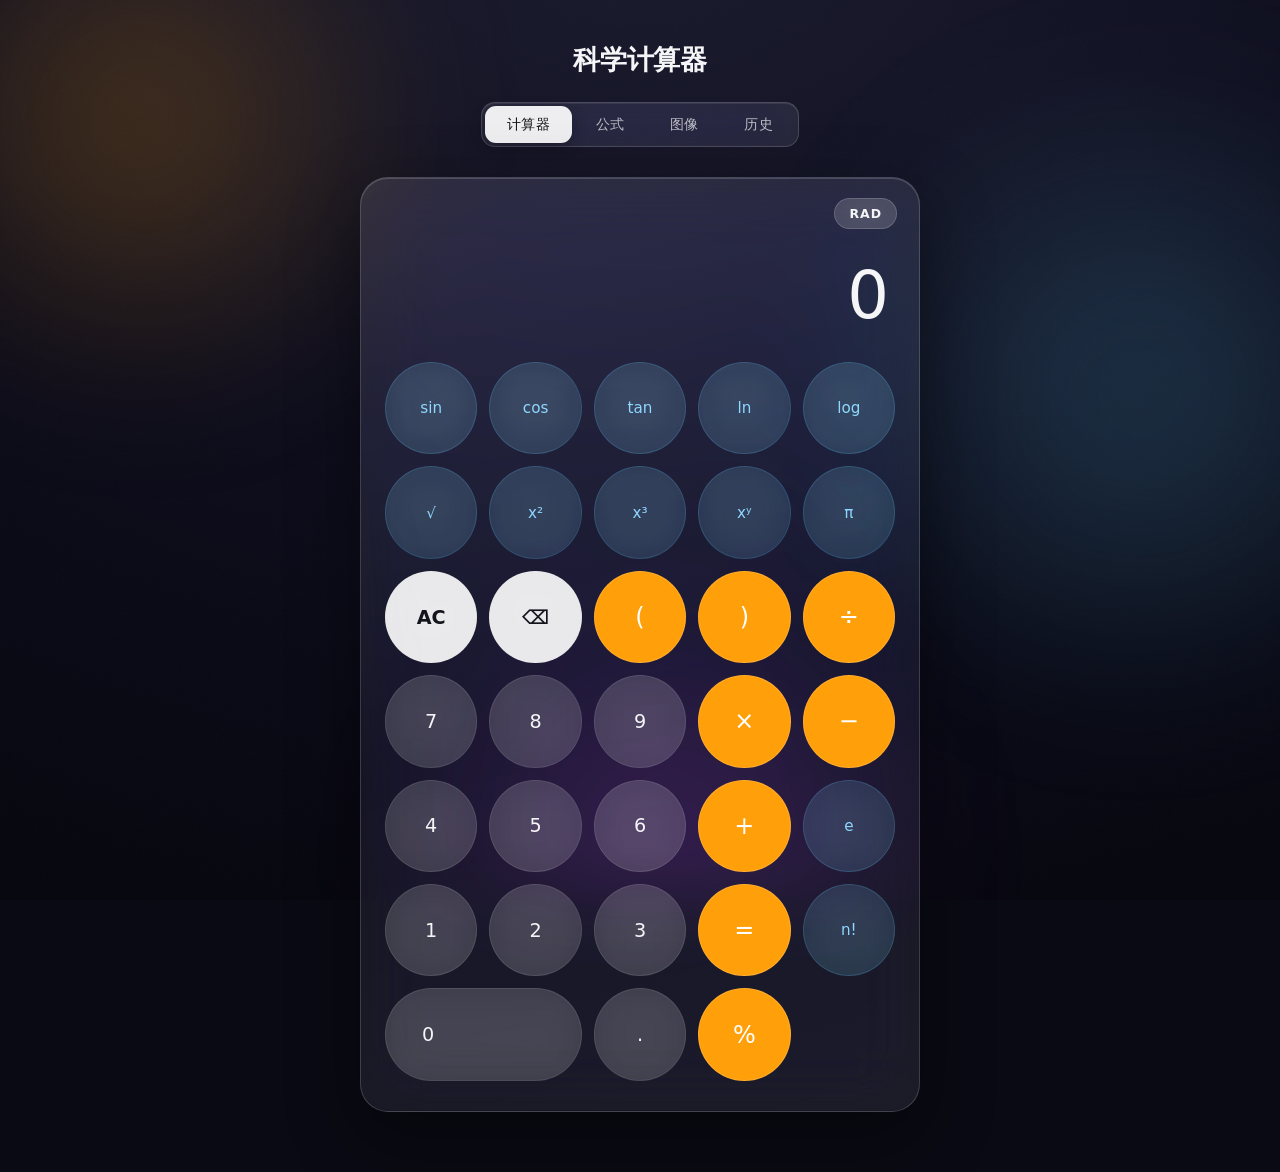
==== commit ab4f4307: "feat: replace calculator with Apple-style glass UI" ====
--- a/calculator.html
+++ b/calculator.html
@@ -7,6 +7,11 @@
 <link rel="stylesheet" href="style.css">
 </head>
 <body>
+<div class="bg" aria-hidden="true">
+  <div class="blob blob-1"></div>
+  <div class="blob blob-2"></div>
+  <div class="blob blob-3"></div>
+</div>
 <div class="app-container">
   <div class="header">
     <h1>科学计算器</h1>
@@ -18,7 +23,7 @@
     <button class="tab-btn" onclick="switchTab(this,'history')">历史</button>
   </div>
   <div id="tab-calculator" class="tab-content active">
-    <div class="glass-card" style="position:relative">
+    <div class="glass-card calc-panel">
       <button class="angle-toggle" id="angleToggle" onclick="toggleAngle()">RAD</button>
       <div class="calc-display">
         <div class="expr-line" id="exprLine"></div>
@@ -55,7 +60,7 @@
         <button class="calc-btn" onclick="insertNum(`3`)">3</button>
         <button class="calc-btn equals" onclick="calculate()">=</button>
         <button class="calc-btn function" onclick="insertFunc(`fact(`)">n!</button>
-        <button class="calc-btn" onclick="insertNum(`0`)" style="grid-column:span 2">0</button>
+        <button class="calc-btn zero" onclick="insertNum(`0`)">0</button>
         <button class="calc-btn" onclick="insertNum(`.`)">.</button>
         <button class="calc-btn operator" onclick="insertOp(`%`)">%</button>
       </div>
@@ -66,6 +71,13 @@
       <div class="glass-card">
         <h3 style="font-weight:400;margin-bottom:15px;color:var(--text-dim)">自定义公式编辑器</h3>
         <p style="font-size:0.9rem;color:var(--text-dim);margin-bottom:15px">输入数学表达式（如 a*x^2+b*x+c），系统将自动识别变量</p>
+        <div class="preset-block">
+          <div class="preset-head">
+            <h3>预设公式</h3>
+            <span class="preset-hint">点击即可填入并演示计算</span>
+          </div>
+          <div class="preset-list" id="presetList"></div>
+        </div>
         <div class="formula-input-group">
           <input type="text" class="formula-input" id="formulaInput" placeholder="输入公式表达式，例如: a*x^2 + b*x + c" oninput="parseFormula()">
         </div>
--- a/style.css
+++ b/style.css
@@ -1,98 +1,216 @@
 ﻿*{margin:0;padding:0;box-sizing:border-box}
-:root{--glass-bg:rgba(255,255,255,0.12);--glass-border:rgba(255,255,255,0.18);--glass-shadow:0 8px 32px rgba(0,0,0,0.3);--accent:#f59e0b;--accent2:#06b6d4;--text:#f1f5f9;--text-dim:rgba(241,245,249,0.6);--danger:#ef4444;--success:#22c55e}
-body{min-height:100vh;background:linear-gradient(135deg,#0f0c29 0%,#302b63 50%,#24243e 100%);font-family:'Segoe UI',system-ui,-apple-system,sans-serif;color:var(--text);overflow-x:hidden}
-.app-container{max-width:1400px;margin:0 auto;padding:20px;min-height:100vh;display:flex;flex-direction:column}
-.header{text-align:center;padding:20px 0 10px}
-.header h1{font-size:2rem;font-weight:300;letter-spacing:4px;background:linear-gradient(135deg,var(--accent),var(--accent2));-webkit-background-clip:text;-webkit-text-fill-color:transparent;text-transform:uppercase}
-.tabs{display:flex;justify-content:center;gap:8px;margin:15px 0 20px}
-.tab-btn{padding:10px 28px;border:1px solid var(--glass-border);background:var(--glass-bg);backdrop-filter:blur(10px);color:var(--text-dim);border-radius:25px;cursor:pointer;font-size:0.95rem;transition:all 0.3s ease;letter-spacing:1px}
-.tab-btn:hover{background:rgba(255,255,255,0.2);color:var(--text)}
-.tab-btn.active{background:linear-gradient(135deg,rgba(245,158,11,0.3),rgba(6,182,212,0.3));border-color:var(--accent);color:var(--text);box-shadow:0 0 20px rgba(245,158,11,0.2)}
-.tab-content{display:none;animation:fadeIn 0.4s ease}
+:root{
+  --text:#f5f5f7;
+  --text-dim:rgba(245,245,247,0.72);
+  --text-faint:rgba(245,245,247,0.5);
+  --accent:#ff9f0a;
+  --accent-hover:#ffb340;
+  --cyan:#64d2ff;
+  --danger:#ff453a;
+  --success:#32d74b;
+  --glass-bg:rgba(255,255,255,0.08);
+  --glass-strong:rgba(255,255,255,0.14);
+  --glass-border:rgba(255,255,255,0.16);
+  --glass-shadow:0 24px 70px rgba(0,0,0,0.45);
+}
+html{color-scheme:dark}
+body{
+  min-height:100vh;
+  background:#0a0a14;
+  font-family:-apple-system,BlinkMacSystemFont,"SF Pro Display","SF Pro Text","Segoe UI",system-ui,sans-serif;
+  color:var(--text);
+  overflow-x:hidden;
+  -webkit-font-smoothing:antialiased;
+  font-optical-sizing:auto;
+  text-rendering:optimizeLegibility;
+}
+.bg{position:fixed;inset:0;z-index:-1;overflow:hidden;background:radial-gradient(120% 120% at 50% -10%,#1c1c30 0%,#0d0d1c 55%,#07070f 100%)}
+.blob{position:absolute;border-radius:50%;filter:blur(90px);opacity:0.55;will-change:transform}
+.blob-1{width:560px;height:560px;left:-140px;top:-160px;background:radial-gradient(circle,rgba(255,159,10,0.5),transparent 70%)}
+.blob-2{width:640px;height:640px;right:-180px;top:8%;background:radial-gradient(circle,rgba(100,210,255,0.42),transparent 70%)}
+.blob-3{width:520px;height:520px;left:32%;bottom:-220px;background:radial-gradient(circle,rgba(191,90,242,0.4),transparent 70%)}
+.bg::after{content:"";position:absolute;inset:0;background-image:url("data:image/svg+xml,%3Csvg xmlns='http://www.w3.org/2000/svg' width='160' height='160'%3E%3Cfilter id='n'%3E%3CfeTurbulence type='fractalNoise' baseFrequency='0.9' numOctaves='2'/%3E%3C/filter%3E%3Crect width='100%25' height='100%25' filter='url(%23n)' opacity='0.05'/%3E%3C/svg%3E");opacity:0.4;mix-blend-mode:overlay;pointer-events:none}
+.app-container{max-width:1200px;margin:0 auto;padding:32px 20px 60px;min-height:100vh;display:flex;flex-direction:column}
+.header{text-align:center;padding:10px 0 2px}
+.header h1{font-size:1.7rem;font-weight:600;letter-spacing:-0.01em;color:var(--text)}
+.tabs{display:flex;justify-content:center;gap:2px;margin:22px auto 30px;width:fit-content;max-width:100%;padding:3px;background:var(--glass-bg);border:1px solid var(--glass-border);border-radius:14px;backdrop-filter:blur(24px) saturate(180%);-webkit-backdrop-filter:blur(24px) saturate(180%);box-shadow:inset 0 1px 0 rgba(255,255,255,0.08)}
+.tab-btn{flex:1;border:none;background:transparent;color:var(--text-dim);padding:9px 22px;border-radius:11px;cursor:pointer;font:inherit;font-size:0.9rem;font-weight:500;letter-spacing:0.01em;white-space:nowrap;transition:background-color 0.22s ease,color 0.22s ease}
+.tab-btn:hover{color:var(--text)}
+.tab-btn:active{color:var(--text)}
+.tab-btn.active{background:rgba(255,255,255,0.92);color:#111;box-shadow:0 4px 14px rgba(0,0,0,0.3)}
+.tab-content{display:none;animation:tabIn 0.32s cubic-bezier(0.25,0.46,0.45,0.94)}
 .tab-content.active{display:block}
-@keyframes fadeIn{from{opacity:0;transform:translateY(10px)}to{opacity:1;transform:translateY(0)}}
-.glass-card{background:var(--glass-bg);backdrop-filter:blur(16px);border:1px solid var(--glass-border);border-radius:20px;padding:24px;margin-bottom:20px;box-shadow:var(--glass-shadow)}
-.calc-display{background:rgba(0,0,0,0.3);border-radius:15px;padding:20px;margin-bottom:20px;min-height:100px;display:flex;flex-direction:column;justify-content:flex-end}
-.expr-line{font-size:1.1rem;color:var(--text-dim);text-align:right;min-height:28px;word-break:break-all}
-.result-line{font-size:2.5rem;font-weight:300;text-align:right;color:var(--text);min-height:50px;word-break:break-all}
-.angle-toggle{position:absolute;top:20px;right:20px;padding:8px 16px;border:1px solid var(--glass-border);background:var(--glass-bg);backdrop-filter:blur(10px);color:var(--text);border-radius:20px;cursor:pointer;font-size:0.85rem;transition:all 0.3s}
-.angle-toggle:hover{background:rgba(255,255,255,0.2)}
-.calc-grid{display:grid;grid-template-columns:repeat(5,1fr);gap:10px;max-width:600px;margin:0 auto}
-.calc-btn{padding:18px 8px;border:1px solid var(--glass-border);background:var(--glass-bg);backdrop-filter:blur(10px);color:var(--text);border-radius:12px;cursor:pointer;font-size:1rem;transition:all 0.2s ease;user-select:none}
-.calc-btn:hover{background:rgba(255,255,255,0.25);transform:translateY(-2px)}
-.calc-btn:active{transform:scale(0.95);background:rgba(255,255,255,0.3)}
-.calc-btn.operator{color:var(--accent);font-weight:600}
-.calc-btn.function{color:var(--accent2);font-size:0.9rem}
-.calc-btn.equals{background:linear-gradient(135deg,rgba(245,158,11,0.4),rgba(6,182,212,0.4));font-weight:700;font-size:1.2rem}
-.calc-btn.clear{color:var(--danger)}
+@keyframes tabIn{from{opacity:0;transform:translateY(8px)}to{opacity:1;transform:none}}
+.glass-card{
+  position:relative;
+  background:linear-gradient(165deg,rgba(255,255,255,0.105) 0%,rgba(255,255,255,0.05) 55%,rgba(255,255,255,0.075) 100%);
+  backdrop-filter:blur(34px) saturate(180%);
+  -webkit-backdrop-filter:blur(34px) saturate(180%);
+  border:1px solid var(--glass-border);
+  border-radius:28px;
+  padding:28px;
+  margin-bottom:24px;
+  box-shadow:var(--glass-shadow),inset 0 1px 0 rgba(255,255,255,0.16),inset 0 -1px 0 rgba(0,0,0,0.12);
+}
+.calc-panel{max-width:560px;margin:0 auto;padding:24px 24px 30px}
+.calc-display{display:flex;flex-direction:column;justify-content:flex-end;align-items:flex-end;min-height:150px;padding:14px 8px 22px;overflow:hidden}
+.expr-line{font-size:1.15rem;color:var(--text-faint);text-align:right;min-height:28px;word-break:break-all;letter-spacing:0.01em;font-variant-numeric:tabular-nums;line-height:1.4}
+.result-line{font-size:clamp(2.7rem,8vw,4.1rem);font-weight:200;letter-spacing:-0.03em;text-align:right;color:var(--text);min-height:1.05em;word-break:break-all;font-variant-numeric:tabular-nums;line-height:1.05}
+.angle-toggle{position:absolute;top:20px;right:22px;z-index:2;padding:7px 14px;border:1px solid var(--glass-border);background:var(--glass-strong);backdrop-filter:blur(20px);-webkit-backdrop-filter:blur(20px);color:var(--text);border-radius:999px;cursor:pointer;font:inherit;font-size:0.78rem;font-weight:600;letter-spacing:0.08em;transition:background-color 0.2s ease,transform 0.12s ease}
+.angle-toggle:hover{background:rgba(255,255,255,0.24)}
+.angle-toggle:active{transform:scale(0.92)}
+.calc-grid{display:grid;grid-template-columns:repeat(5,1fr);gap:12px;margin-top:10px}
+.calc-btn{
+  aspect-ratio:1;
+  border:1px solid rgba(255,255,255,0.1);
+  background:var(--glass-strong);
+  backdrop-filter:blur(18px) saturate(160%);
+  -webkit-backdrop-filter:blur(18px) saturate(160%);
+  color:var(--text);
+  border-radius:50%;
+  cursor:pointer;
+  font:inherit;
+  font-size:1.2rem;
+  display:flex;align-items:center;justify-content:center;
+  user-select:none;-webkit-user-select:none;
+  -webkit-tap-highlight-color:transparent;
+  font-variant-numeric:tabular-nums;
+  transition:background-color 0.15s ease,transform 0.12s ease,border-color 0.15s ease;
+}
+.calc-btn:hover{background:rgba(255,255,255,0.22);border-color:rgba(255,255,255,0.16)}
+.calc-btn:active{transform:scale(0.9);background:rgba(255,255,255,0.3)}
+.calc-btn.operator,.calc-btn.equals{background:var(--accent);border-color:rgba(255,255,255,0.14);color:#fff;font-size:1.5rem;font-weight:500}
+.calc-btn.operator:hover,.calc-btn.equals:hover{background:var(--accent-hover)}
+.calc-btn.operator:active,.calc-btn.equals:active{background:#ffc467}
+.calc-btn.function{background:rgba(100,210,255,0.13);border-color:rgba(100,210,255,0.18);color:#8fd8ff;font-size:0.95rem;font-weight:500}
+.calc-btn.function:hover{background:rgba(100,210,255,0.22)}
+.calc-btn.function:active{background:rgba(100,210,255,0.3)}
+.calc-btn.clear{background:rgba(255,255,255,0.9);border-color:transparent;color:#14141c;font-weight:600}
+.calc-btn.clear:hover{background:#fff}
+.calc-btn.clear:active{background:rgba(255,255,255,0.72)}
+.calc-btn.zero{grid-column:span 2;aspect-ratio:auto;border-radius:999px;justify-content:flex-start;padding-left:36px}
+.btn{padding:11px 22px;border:1px solid var(--glass-border);background:var(--glass-strong);backdrop-filter:blur(20px);-webkit-backdrop-filter:blur(20px);color:var(--text);border-radius:999px;cursor:pointer;font:inherit;font-size:0.92rem;font-weight:500;transition:background-color 0.2s ease,transform 0.12s ease;white-space:nowrap}
+.btn:hover{background:rgba(255,255,255,0.22)}
+.btn:active{transform:scale(0.96)}
+.btn-primary{background:var(--accent);border-color:transparent;color:#fff;font-weight:600}
+.btn-primary:hover{background:var(--accent-hover)}
+.btn-danger{color:var(--danger);border-color:rgba(255,69,58,0.4);background:rgba(255,69,58,0.12)}
+.btn-danger:hover{background:rgba(255,69,58,0.22)}
 .formula-section{max-width:800px;margin:0 auto}
 .formula-input-group{display:flex;gap:10px;margin-bottom:20px}
-.formula-input{flex:1;padding:14px 18px;border:1px solid var(--glass-border);background:rgba(0,0,0,0.2);backdrop-filter:blur(10px);color:var(--text);border-radius:12px;font-size:1rem;outline:none;transition:border-color 0.3s}
-.formula-input:focus{border-color:var(--accent)}
-.formula-input::placeholder{color:var(--text-dim)}
-.btn{padding:12px 24px;border:1px solid var(--glass-border);background:var(--glass-bg);backdrop-filter:blur(10px);color:var(--text);border-radius:12px;cursor:pointer;font-size:0.95rem;transition:all 0.3s;white-space:nowrap}
-.btn:hover{background:rgba(255,255,255,0.2);transform:translateY(-1px)}
-.btn-primary{background:linear-gradient(135deg,rgba(245,158,11,0.3),rgba(6,182,212,0.3));border-color:var(--accent)}
-.btn-danger{color:var(--danger);border-color:var(--danger)}
+.formula-input,.plot-input-group input,.range-input-group input,.var-input-group input,.modal-input{
+  border:1px solid var(--glass-border);
+  background:rgba(0,0,0,0.28);
+  backdrop-filter:blur(12px);
+  -webkit-backdrop-filter:blur(12px);
+  color:var(--text);
+  border-radius:14px;
+  font:inherit;
+  outline:none;
+  transition:border-color 0.2s ease,box-shadow 0.2s ease;
+}
+.formula-input:focus,.plot-input-group input:focus,.range-input-group input:focus,.var-input-group input:focus,.modal-input:focus{
+  border-color:rgba(100,210,255,0.55);
+  box-shadow:0 0 0 3px rgba(100,210,255,0.16);
+}
+.formula-input{flex:1;padding:14px 18px;font-size:1rem}
+.formula-input::placeholder,.plot-input-group input::placeholder{color:var(--text-faint)}
 .variables-panel{margin-top:20px}
-.variable-list{display:flex;flex-wrap:wrap;gap:8px;margin-bottom:15px}
-.variable-tag{padding:8px 16px;border:1px solid var(--accent);background:rgba(245,158,11,0.15);border-radius:20px;cursor:pointer;font-size:0.9rem;transition:all 0.3s;color:var(--accent)}
-.variable-tag:hover{background:rgba(245,158,11,0.3);transform:scale(1.05)}
+.variable-tag{padding:8px 16px;border:1px solid rgba(255,159,10,0.35);background:rgba(255,159,10,0.12);border-radius:999px;cursor:pointer;font-size:0.9rem;font-weight:500;transition:background-color 0.2s ease,transform 0.15s ease;color:#ffb340;display:inline-block}
+.variable-tag:hover{background:rgba(255,159,10,0.24);transform:scale(1.04)}
 .variable-inputs{display:grid;grid-template-columns:repeat(auto-fill,minmax(200px,1fr));gap:12px;margin-bottom:20px}
 .var-input-group{display:flex;flex-direction:column;gap:6px}
 .var-input-group label{font-size:0.85rem;color:var(--text-dim);padding-left:4px}
-.var-input-group input{padding:10px 14px;border:1px solid var(--glass-border);background:rgba(0,0,0,0.2);backdrop-filter:blur(10px);color:var(--text);border-radius:10px;font-size:0.95rem;outline:none;transition:border-color 0.3s}
-.var-input-group input:focus{border-color:var(--accent2)}
-.result-display{background:rgba(0,0,0,0.3);border-radius:12px;padding:20px;margin-top:20px}
-.result-title{font-size:0.9rem;color:var(--text-dim);margin-bottom:10px}
-.result-value{font-size:2rem;font-weight:300;color:var(--accent)}
-.result-process{margin-top:15px;padding-top:15px;border-top:1px solid var(--glass-border);font-size:0.9rem;color:var(--text-dim);line-height:1.8;white-space:pre-wrap}
+.var-input-group input{padding:10px 14px;font-size:0.95rem}
+.result-display{background:rgba(0,0,0,0.25);border:1px solid var(--glass-border);border-radius:18px;padding:20px;margin-top:20px;box-shadow:inset 0 1px 0 rgba(255,255,255,0.06)}
+.result-title{font-size:0.85rem;color:var(--text-dim);margin-bottom:10px;letter-spacing:0.02em}
+.result-value{font-size:2rem;font-weight:300;color:#ffb340;letter-spacing:-0.01em}
+.result-process{margin-top:15px;padding-top:15px;border-top:1px solid rgba(255,255,255,0.08);font-size:0.9rem;color:var(--text-dim);line-height:1.8;white-space:pre-wrap}
 .saved-formulas{margin-top:30px}
-.saved-formulas h3{font-size:1.1rem;font-weight:400;margin-bottom:15px;color:var(--text-dim)}
-.formula-item{display:flex;justify-content:space-between;align-items:center;padding:12px 16px;border:1px solid var(--glass-border);background:rgba(0,0,0,0.15);border-radius:10px;margin-bottom:8px;transition:all 0.3s}
-.formula-item:hover{background:rgba(255,255,255,0.1)}
+.saved-formulas h3{font-size:1.05rem;font-weight:600;margin-bottom:15px;color:var(--text);letter-spacing:-0.005em}
+.formula-item{display:flex;justify-content:space-between;align-items:center;padding:13px 16px;border:1px solid rgba(255,255,255,0.1);background:rgba(255,255,255,0.05);border-radius:14px;margin-bottom:8px;transition:background-color 0.2s ease}
+.formula-item:hover{background:rgba(255,255,255,0.09)}
 .formula-info{flex:1}
-.formula-name{font-weight:500;color:var(--text);margin-bottom:4px}
+.formula-name{font-weight:600;color:var(--text);margin-bottom:4px}
 .formula-expr{font-size:0.85rem;color:var(--text-dim)}
 .formula-actions{display:flex;gap:8px}
-.formula-actions button{padding:6px 12px;font-size:0.8rem;border-radius:8px}
+.formula-actions button{padding:6px 14px;font-size:0.8rem}
 .plot-section{max-width:1000px;margin:0 auto}
 .plot-controls{display:flex;flex-wrap:wrap;gap:10px;margin-bottom:20px;align-items:flex-end}
 .plot-input-group{display:flex;flex-direction:column;gap:6px;flex:1;min-width:200px}
-.plot-input-group label{font-size:0.85rem;color:var(--text-dim)}
-.plot-input-group input{padding:10px 14px;border:1px solid var(--glass-border);background:rgba(0,0,0,0.2);backdrop-filter:blur(10px);color:var(--text);border-radius:10px;font-size:0.95rem;outline:none}
-.plot-input-group input:focus{border-color:var(--accent2)}
-.plot-canvas-container{position:relative;width:100%;height:500px;background:rgba(0,0,0,0.2);border-radius:15px;overflow:hidden;border:1px solid var(--glass-border)}
+.plot-input-group label,.range-input-group label{font-size:0.82rem;color:var(--text-dim)}
+.plot-input-group input{padding:10px 14px;font-size:0.95rem}
+.plot-canvas-container{position:relative;width:100%;height:500px;background:rgba(0,0,0,0.28);border-radius:24px;overflow:hidden;border:1px solid var(--glass-border);box-shadow:inset 0 1px 0 rgba(255,255,255,0.06)}
 .plot-canvas-container canvas{width:100%!important;height:100%!important}
 .functions-list{margin-top:15px}
-.function-entry{display:flex;align-items:center;gap:10px;padding:10px 14px;border:1px solid var(--glass-border);background:rgba(0,0,0,0.15);border-radius:10px;margin-bottom:8px}
+.function-entry{display:flex;align-items:center;gap:10px;padding:10px 14px;border:1px solid rgba(255,255,255,0.1);background:rgba(255,255,255,0.05);border-radius:12px;margin-bottom:8px}
 .function-color{width:20px;height:20px;border-radius:50%;flex-shrink:0}
 .function-text{flex:1;font-size:0.95rem;color:var(--text)}
-.function-delete{padding:4px 10px;font-size:0.8rem;color:var(--danger);cursor:pointer;border:1px solid var(--danger);background:transparent;border-radius:6px;transition:all 0.3s}
-.function-delete:hover{background:rgba(239,68,68,0.2)}
+.function-delete{padding:4px 10px;font-size:0.8rem;color:var(--danger);cursor:pointer;border:1px solid rgba(255,69,58,0.4);background:transparent;border-radius:999px;transition:background-color 0.2s ease}
+.function-delete:hover{background:rgba(255,69,58,0.2)}
+.range-inputs{display:flex;gap:10px;flex-wrap:wrap;margin-bottom:15px}
+.range-input-group{display:flex;flex-direction:column;gap:4px}
+.range-input-group input{padding:8px 12px;font-size:0.9rem;width:100px;border-radius:10px}
 .history-section{max-width:800px;margin:0 auto}
-.history-list{display:flex;flex-direction:column;gap:10px}
-.history-item{display:flex;justify-content:space-between;align-items:center;padding:14px 18px;border:1px solid var(--glass-border);background:rgba(0,0,0,0.15);border-radius:12px;transition:all 0.3s}
-.history-item:hover{background:rgba(255,255,255,0.1)}
+.history-item{display:flex;justify-content:space-between;align-items:center;padding:14px 18px;border:1px solid rgba(255,255,255,0.1);background:rgba(255,255,255,0.05);border-radius:16px;margin-bottom:8px;transition:background-color 0.2s ease}
+.history-item:hover{background:rgba(255,255,255,0.09)}
 .history-info{flex:1}
-.history-type{font-size:0.75rem;color:var(--text-dim);margin-bottom:4px;text-transform:uppercase;letter-spacing:1px}
+.history-type{font-size:0.72rem;color:var(--text-faint);margin-bottom:4px;text-transform:uppercase;letter-spacing:0.08em;font-weight:600}
 .history-expr{font-size:0.95rem;color:var(--text);margin-bottom:4px}
-.history-result{font-size:1.1rem;color:var(--accent);font-weight:500}
-.history-time{font-size:0.8rem;color:var(--text-dim)}
+.history-result{font-size:1.05rem;color:#ffb340;font-weight:600}
+.history-time{font-size:0.78rem;color:var(--text-faint)}
 .history-actions{display:flex;gap:6px}
-.history-actions button{padding:6px 12px;font-size:0.8rem;border-radius:8px}
+.history-actions button{padding:6px 14px;font-size:0.8rem}
 .empty-state{text-align:center;padding:60px 20px;color:var(--text-dim)}
 .empty-state-icon{font-size:3rem;margin-bottom:15px;opacity:0.5}
 .empty-state-text{font-size:1rem}
-.range-inputs{display:flex;gap:10px;flex-wrap:wrap;margin-bottom:15px}
-.range-input-group{display:flex;flex-direction:column;gap:4px}
-.range-input-group label{font-size:0.8rem;color:var(--text-dim)}
-.range-input-group input{padding:8px 12px;border:1px solid var(--glass-border);background:rgba(0,0,0,0.2);backdrop-filter:blur(10px);color:var(--text);border-radius:8px;font-size:0.9rem;width:100px;outline:none}
-.modal-overlay{position:fixed;top:0;left:0;right:0;bottom:0;background:rgba(0,0,0,0.6);backdrop-filter:blur(5px);display:flex;align-items:center;justify-content:center;z-index:1000;animation:fadeIn 0.3s}
-.modal{background:rgba(30,30,60,0.95);border:1px solid var(--glass-border);border-radius:20px;padding:30px;max-width:500px;width:90%;box-shadow:0 20px 60px rgba(0,0,0,0.5)}
-.modal h3{font-size:1.3rem;font-weight:400;margin-bottom:20px;color:var(--text)}
-.modal-input{width:100%;padding:12px 16px;border:1px solid var(--glass-border);background:rgba(0,0,0,0.3);backdrop-filter:blur(10px);color:var(--text);border-radius:10px;font-size:1rem;margin-bottom:15px;outline:none}
+.modal-overlay{position:fixed;inset:0;background:rgba(5,5,14,0.55);backdrop-filter:blur(18px);-webkit-backdrop-filter:blur(18px);display:flex;align-items:center;justify-content:center;z-index:1000;animation:overlayIn 0.25s ease}
+@keyframes overlayIn{from{opacity:0}to{opacity:1}}
+.modal{background:rgba(30,30,48,0.78);backdrop-filter:blur(40px) saturate(180%);-webkit-backdrop-filter:blur(40px) saturate(180%);border:1px solid var(--glass-border);border-radius:24px;padding:28px;max-width:500px;width:90%;box-shadow:0 30px 80px rgba(0,0,0,0.5),inset 0 1px 0 rgba(255,255,255,0.14);animation:modalIn 0.28s cubic-bezier(0.25,0.46,0.45,0.94)}
+@keyframes modalIn{from{opacity:0;transform:scale(0.96) translateY(8px)}to{opacity:1;transform:none}}
+.modal h3{font-size:1.25rem;font-weight:600;margin-bottom:20px;color:var(--text);letter-spacing:-0.01em}
+.modal-input{width:100%;padding:12px 16px;font-size:1rem;margin-bottom:15px}
 .modal-buttons{display:flex;gap:10px;justify-content:flex-end}
-.toast{position:fixed;bottom:30px;left:50%;transform:translateX(-50%);padding:12px 24px;background:linear-gradient(135deg,rgba(245,158,11,0.9),rgba(6,182,212,0.9));border-radius:25px;font-size:0.95rem;z-index:2000;animation:slideUp 0.3s ease;box-shadow:0 10px 30px rgba(0,0,0,0.3)}
-@keyframes slideUp{from{opacity:0;transform:translateX(-50%) translateY(20px)}to{opacity:1;transform:translateX(-50%) translateY(0)}}
-@media(max-width:768px){.calc-grid{grid-template-columns:repeat(4,1fr)}.calc-btn{padding:14px 6px;font-size:0.9rem}.result-line{font-size:2rem}.plot-canvas-container{height:350px}}
+.toast{position:fixed;bottom:32px;left:50%;transform:translateX(-50%);padding:12px 24px;background:rgba(36,36,56,0.72);backdrop-filter:blur(24px) saturate(180%);-webkit-backdrop-filter:blur(24px) saturate(180%);border:1px solid var(--glass-border);color:var(--text);border-radius:999px;font-size:0.92rem;z-index:2000;box-shadow:0 12px 36px rgba(0,0,0,0.4),inset 0 1px 0 rgba(255,255,255,0.12);animation:slideUp 0.3s cubic-bezier(0.25,0.46,0.45,0.94)}
+@keyframes slideUp{from{opacity:0;transform:translateX(-50%) translateY(16px)}to{opacity:1;transform:translateX(-50%) translateY(0)}}
+button:focus-visible,input:focus-visible{outline:2px solid rgba(100,210,255,0.7);outline-offset:2px}
+@supports not ((backdrop-filter:blur(1px)) or (-webkit-backdrop-filter:blur(1px))){
+  .glass-card,.tabs,.calc-btn,.angle-toggle,.btn,.modal,.toast{background:rgba(26,26,40,0.97)}
+}
+@media(max-width:768px){
+  .app-container{padding:20px 12px 40px}
+  .header h1{font-size:1.4rem}
+  .tabs{width:100%;max-width:420px}
+  .tab-btn{padding:9px 0;font-size:0.85rem}
+  .glass-card{border-radius:22px;padding:20px}
+  .calc-panel{padding:20px 14px 24px}
+  .calc-grid{grid-template-columns:repeat(4,1fr);gap:10px}
+  .calc-btn{font-size:1.05rem}
+  .calc-btn.operator,.calc-btn.equals{font-size:1.3rem}
+  .calc-btn.function{font-size:0.85rem}
+  .result-line{font-size:2.6rem}
+  .plot-canvas-container{height:350px}
+}
+@media(prefers-reduced-motion:reduce){
+  *,*::before,*::after{animation:none!important;transition:none!important}
+}
+@media(prefers-reduced-transparency:reduce){
+  .blob{display:none}
+  .glass-card,.tabs,.calc-btn,.angle-toggle,.btn,.modal,.toast{background:#1b1b28;backdrop-filter:none;-webkit-backdrop-filter:none;box-shadow:0 8px 24px rgba(0,0,0,0.4)}
+  .calc-btn.clear{background:#e8e8ed;color:#14141c}
+  .calc-btn.operator,.calc-btn.equals{background:var(--accent);color:#fff}
+}
+
+/* ---- 预设公式 ---- */
+.preset-block{margin-bottom:20px}
+.preset-head{display:flex;align-items:baseline;gap:10px;margin-bottom:12px}
+.preset-head h3{font-size:0.95rem;font-weight:600;color:var(--text)}
+.preset-hint{font-size:0.78rem;color:var(--text-faint)}
+.preset-list{display:flex;flex-wrap:wrap;gap:10px}
+.preset-chip{display:flex;align-items:center;gap:12px;padding:10px 16px;border:1px solid rgba(100,210,255,0.25);background:rgba(100,210,255,0.08);border-radius:16px;cursor:pointer;font:inherit;text-align:left;color:var(--text);transition:background-color 0.2s ease,transform 0.12s ease}
+.preset-chip:hover{background:rgba(100,210,255,0.16)}
+.preset-chip:active{transform:scale(0.97)}
+.preset-icon{width:34px;height:34px;border-radius:50%;display:flex;align-items:center;justify-content:center;background:var(--accent);color:#fff;font-size:0.95rem;flex-shrink:0}
+.preset-text{display:flex;flex-direction:column}
+.preset-name{font-size:0.92rem;font-weight:600;color:var(--text)}
+.preset-desc{font-size:0.78rem;color:var(--text-dim);margin-top:2px}
